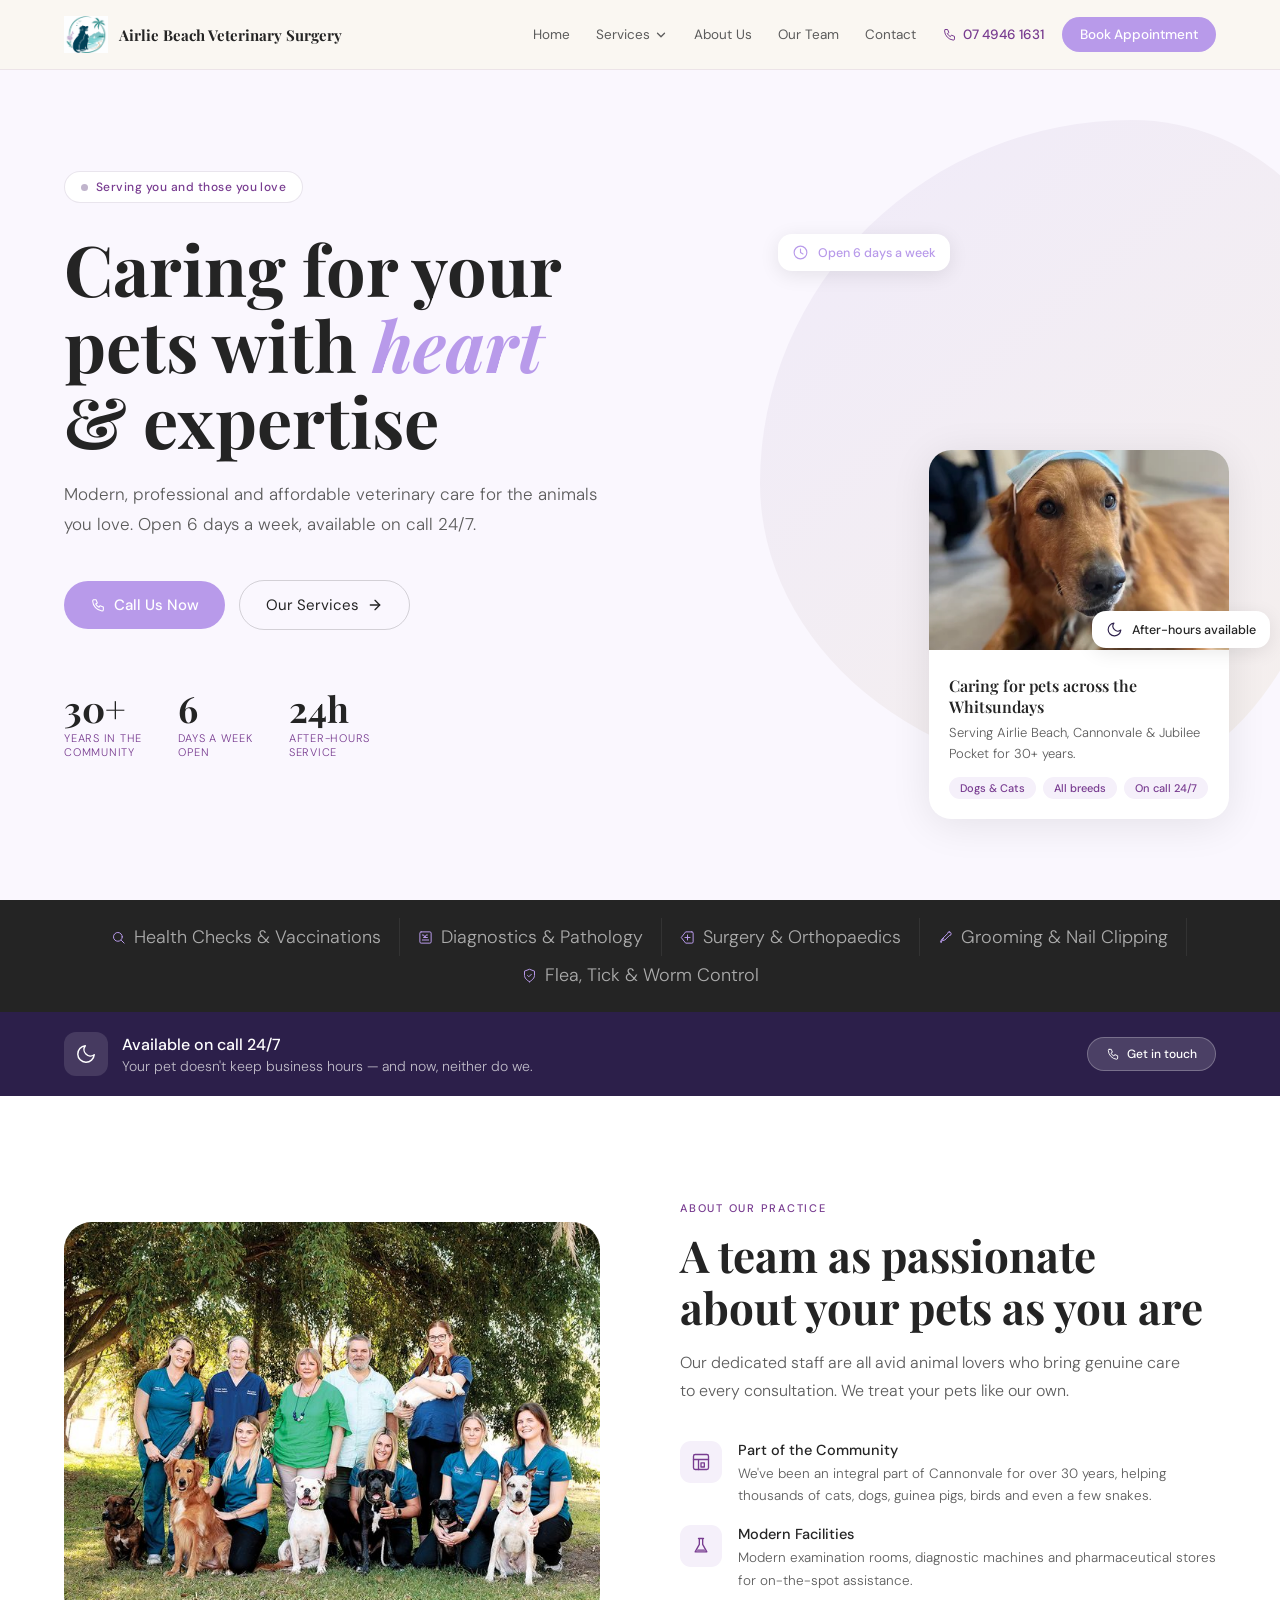
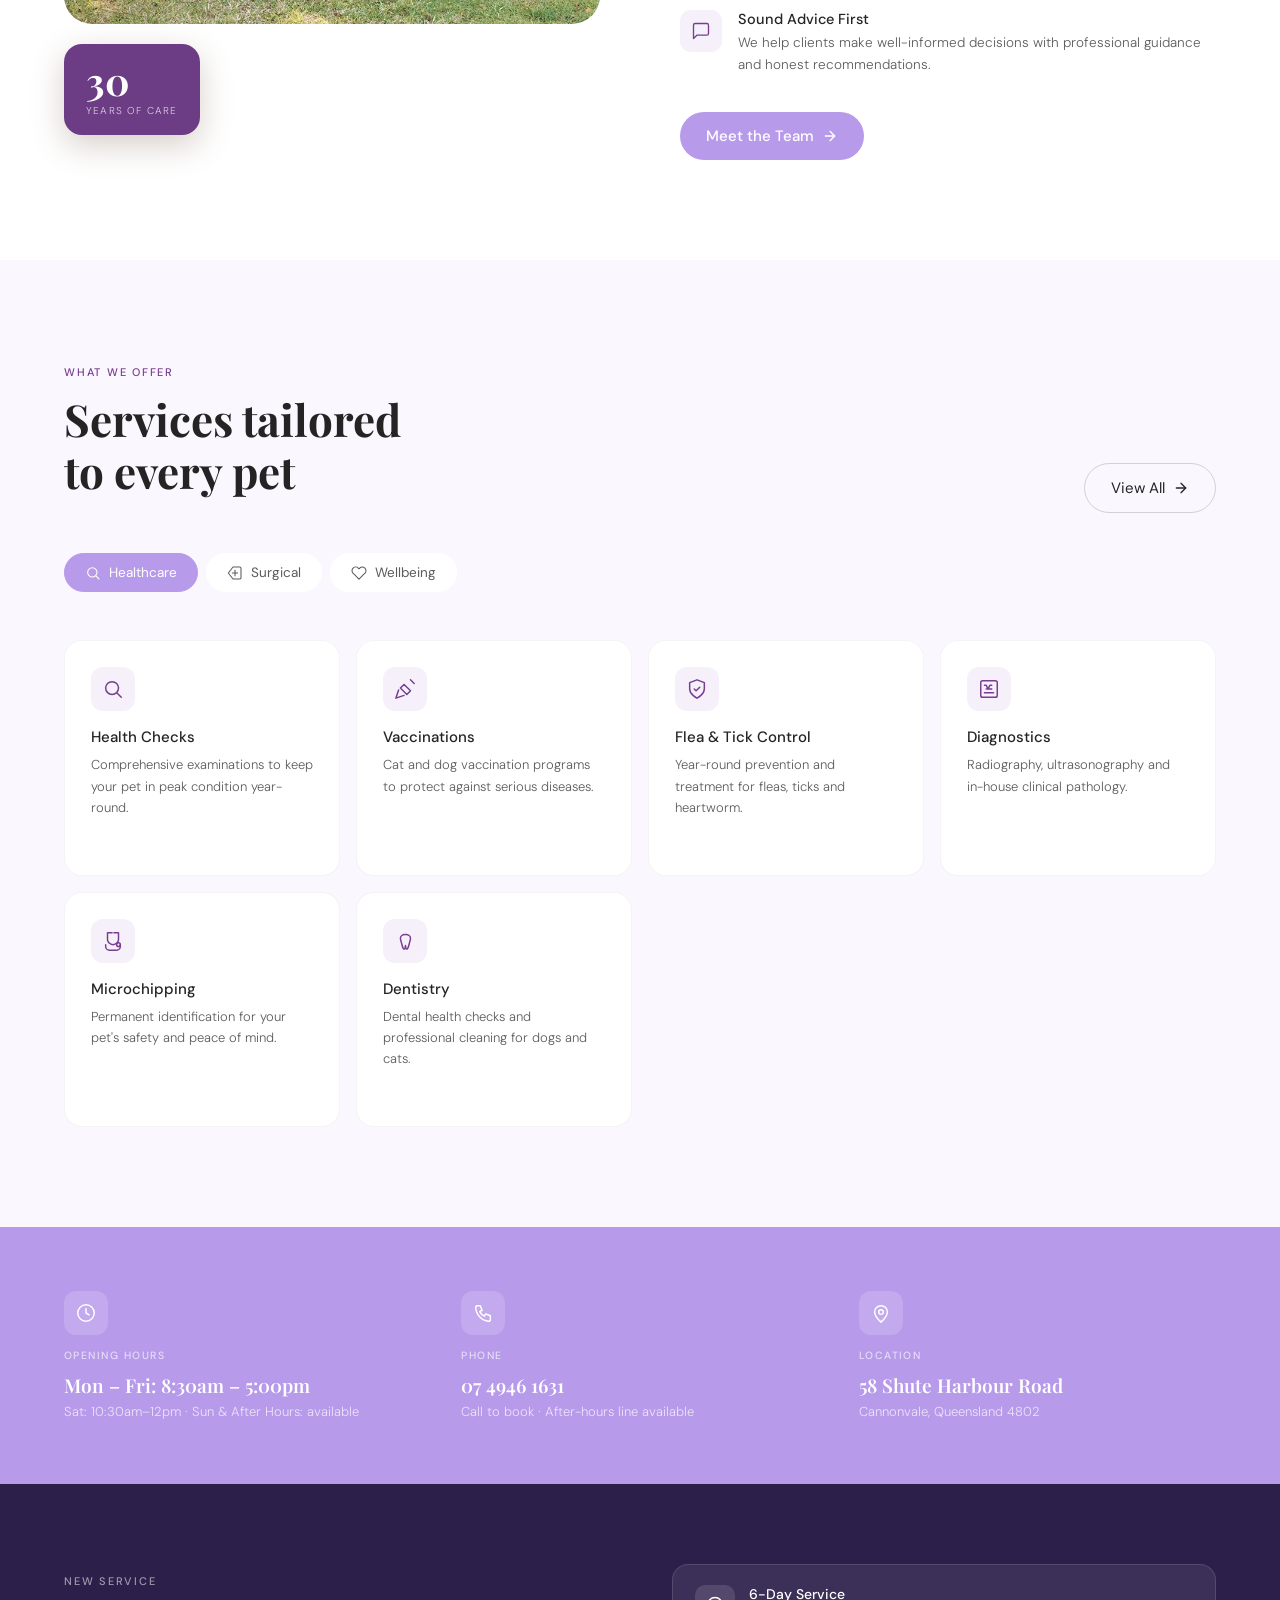
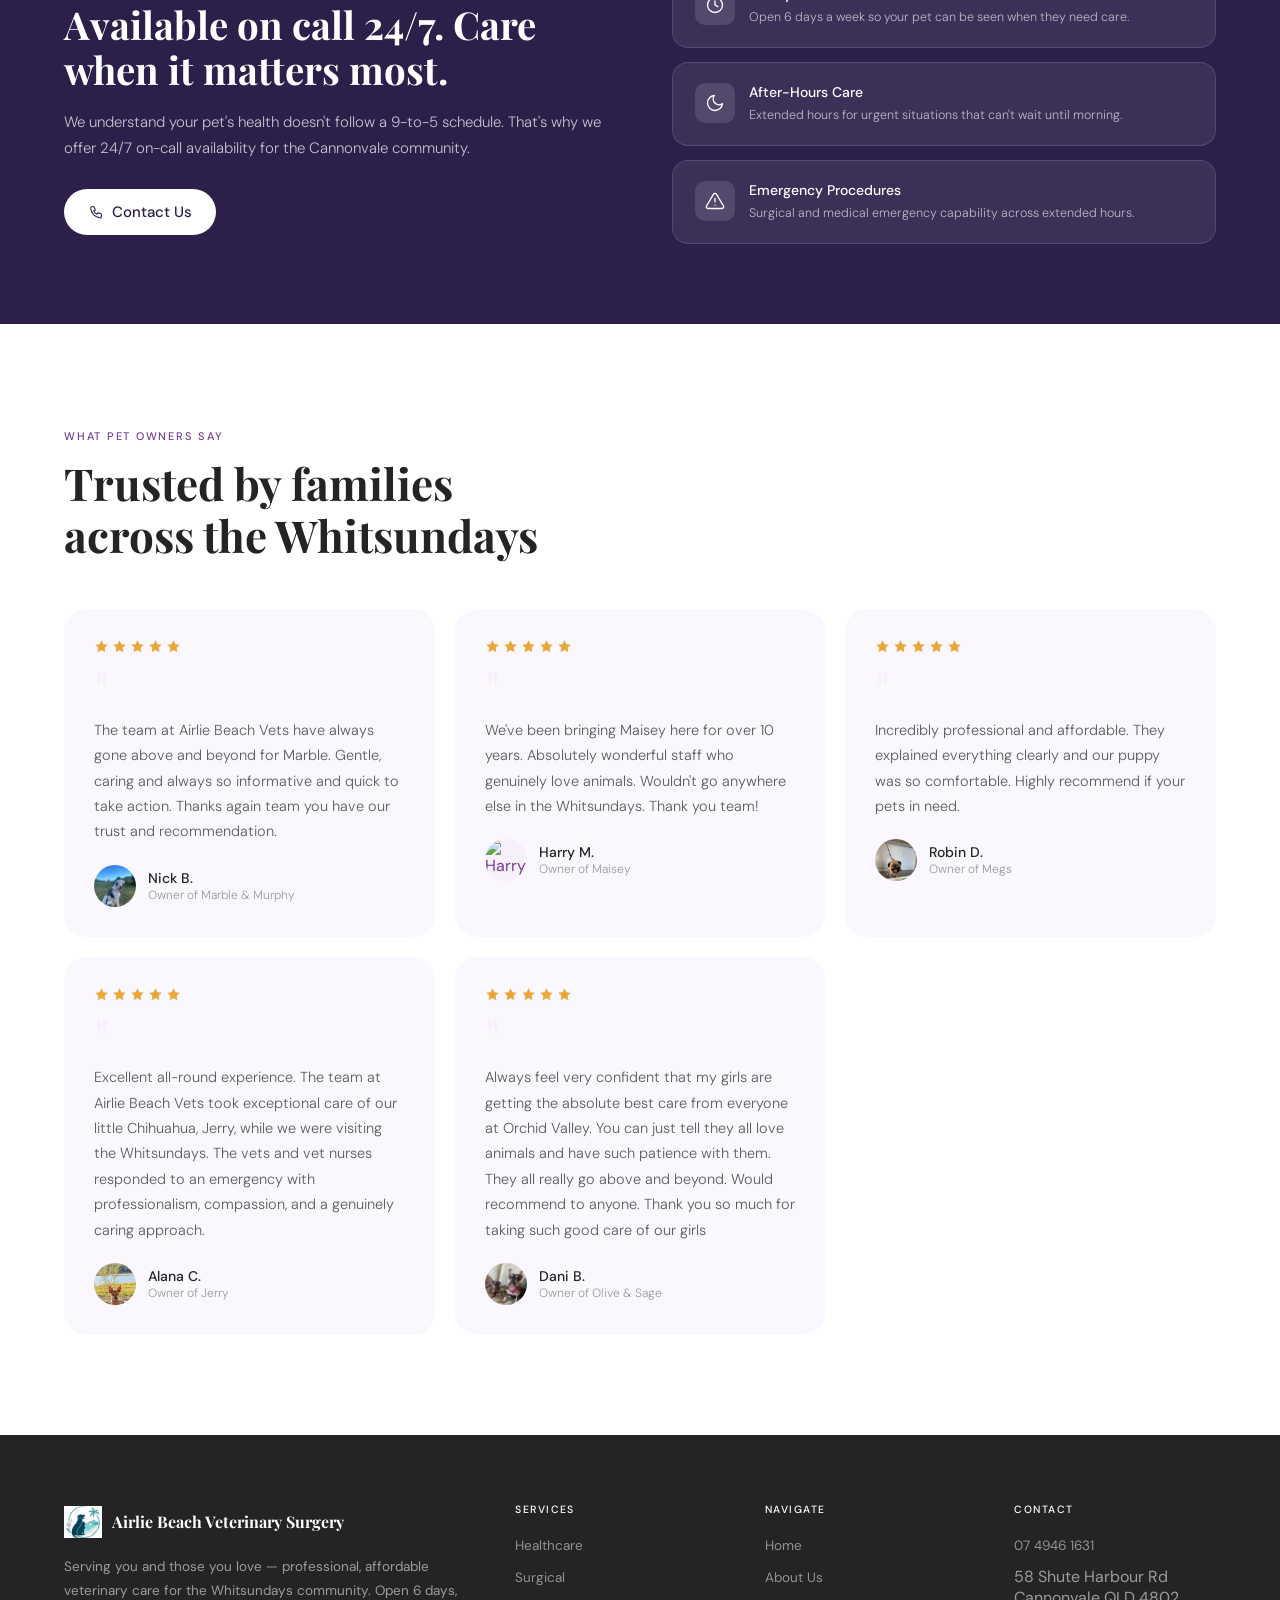
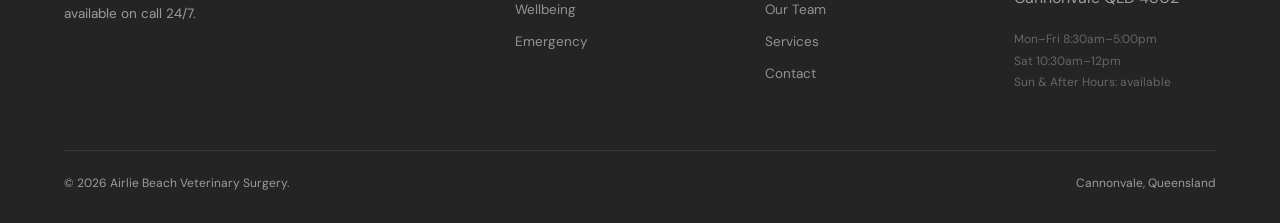
==== index.html @ ebb948a1 "Update index.html" ====
<!DOCTYPE html>
<html lang="en">
<head>
<meta charset="UTF-8">
<meta name="viewport" content="width=device-width, initial-scale=1.0">
<title>Vet Airlie Beach | Airlie Beach Veterinary Surgery | Cannonvale QLD</title>
<link rel="preconnect" href="https://fonts.googleapis.com">
<link href="https://fonts.googleapis.com/css2?family=Playfair+Display:ital,wght@0,400;0,600;0,700;1,400&family=DM+Sans:opsz,wght@9..40,300;9..40,400;9..40,500&display=swap" rel="stylesheet">
<link rel="stylesheet" href="css/global.css">
  <meta name="description" content="Trusted veterinary surgery serving Airlie Beach, Cannonvale, Jubilee Pocket & the Whitsundays. Expert care for dogs, cats & all pets. Open 6 days with 24/7 on-call availability. Call 07 4946 1631.">
  <meta name="keywords" content="vet Airlie Beach, veterinarian Airlie Beach, vet Cannonvale, vet Jubilee Pocket, vet Whitsundays, animal hospital Airlie Beach, after hours vet Whitsundays">
  <meta name="robots" content="index, follow">
  <meta name="author" content="Airlie Beach Veterinary Surgery">
  <link rel="canonical" href="https://www.airliebeachveterinarysurgery.com.au/">
  <meta property="og:type" content="website">
  <meta property="og:url" content="https://www.airliebeachveterinarysurgery.com.au/">
  <meta property="og:title" content="Vet Airlie Beach | Airlie Beach Veterinary Surgery | Cannonvale QLD">
  <meta property="og:description" content="Trusted veterinary surgery serving Airlie Beach, Cannonvale, Jubilee Pocket & the Whitsundays. Expert care for dogs, cats & all pets. Open 6 days with 24/7 on-call availability. Call 07 4946 1631.">
  <meta property="og:image" content="https://www.airliebeachveterinarysurgery.com.au/images/logo.png">
  <meta property="og:site_name" content="Airlie Beach Veterinary Surgery">
  <meta property="og:locale" content="en_AU">
  <meta name="twitter:card" content="summary_large_image">
  <meta name="twitter:title" content="Vet Airlie Beach | Airlie Beach Veterinary Surgery | Cannonvale QLD">
  <meta name="twitter:description" content="Trusted veterinary surgery serving Airlie Beach, Cannonvale, Jubilee Pocket & the Whitsundays. Expert care for dogs, cats & all pets. Open 6 days with 24/7 on-call availability. Call 07 4946 1631.">
  <meta name="twitter:image" content="https://www.airliebeachveterinarysurgery.com.au/images/logo.png">
  <meta name="geo.region" content="AU-QLD">
  <meta name="geo.placename" content="Airlie Beach, Cannonvale, Whitsundays">
  <meta name="geo.position" content="-20.2747;148.7024">
  <meta name="ICBM" content="-20.2747, 148.7024">
  <script type="application/ld+json">
  {
  "@context": "https://schema.org",
  "@type": "VeterinaryCare",
  "@id": "https://www.airliebeachveterinarysurgery.com.au/#business",
  "name": "Airlie Beach Veterinary Surgery",
  "description": "Airlie Beach Veterinary Surgery has been serving Airlie Beach, Cannonvale, Jubilee Pocket and the Whitsundays for over 30 years.",
  "url": "https://www.airliebeachveterinarysurgery.com.au/",
  "logo": "https://www.airliebeachveterinarysurgery.com.au/images/logo.png",
  "image": "https://www.airliebeachveterinarysurgery.com.au/images/logo.png",
  "telephone": "+61749461631",
  "priceRange": "$$",
  "address": {
    "@type": "PostalAddress",
    "streetAddress": "58 Shute Harbour Road",
    "addressLocality": "Cannonvale",
    "addressRegion": "QLD",
    "postalCode": "4802",
    "addressCountry": "AU"
  },
  "geo": {
    "@type": "GeoCoordinates",
    "latitude": -20.2747,
    "longitude": 148.7024
  },
  "areaServed": [
    {
      "@type": "City",
      "name": "Airlie Beach"
    },
    {
      "@type": "City",
      "name": "Cannonvale"
    },
    {
      "@type": "City",
      "name": "Jubilee Pocket"
    },
    {
      "@type": "City",
      "name": "Whitsundays"
    },
    {
      "@type": "City",
      "name": "Proserpine"
    },
    {
      "@type": "City",
      "name": "Bowen"
    }
  ],
  "openingHoursSpecification": [
    {
      "@type": "OpeningHoursSpecification",
      "dayOfWeek": [
        "Monday",
        "Tuesday",
        "Wednesday",
        "Thursday",
        "Friday"
      ],
      "opens": "08:30",
      "closes": "17:00"
    },
    {
      "@type": "OpeningHoursSpecification",
      "dayOfWeek": "Saturday",
      "opens": "10:30",
      "closes": "12:00"
    }
  ]
}
  </script>
  <script type="application/ld+json">
  {
  "@context": "https://schema.org",
  "@type": "FAQPage",
  "mainEntity": [
    {
      "@type": "Question",
      "name": "Is there a vet in Airlie Beach?",
      "acceptedAnswer": {
        "@type": "Answer",
        "text": "Yes \u2014 Airlie Beach Veterinary Surgery is at 58 Shute Harbour Road, Cannonvale, just minutes from Airlie Beach. Open Mon\u2013Fri 8:30am\u20135:00pm, Sat 10:30am\u201312pm, available on call 24/7. Call 07 4946 1631."
      }
    },
    {
      "@type": "Question",
      "name": "Is there an after-hours vet in the Whitsundays?",
      "acceptedAnswer": {
        "@type": "Answer",
        "text": "Yes. Airlie Beach Veterinary Surgery is available on call 24/7. Call 07 4946 1631 for urgent care."
      }
    },
    {
      "@type": "Question",
      "name": "What vet is closest to Airlie Beach?",
      "acceptedAnswer": {
        "@type": "Answer",
        "text": "Airlie Beach Veterinary Surgery at 58 Shute Harbour Road, Cannonvale is the closest vet to Airlie Beach."
      }
    }
  ]
}
  </script>
  <link rel="icon" type="image/x-icon" href="favicon.ico">
  <link rel="icon" type="image/png" sizes="32x32" href="images/favicon-32.png">
  <link rel="apple-touch-icon" sizes="180x180" href="images/favicon-180.png">
  <meta name="theme-color" content="#b89aea">
</head>
<body><nav class="main">
  <a href="/" class="nbrand">
    <img src="images/logo-icon.png" alt="Airlie Beach Veterinary Surgery" style="width:44px;height:44px;object-fit:contain;flex-shrink:0">
    <div><span class="nbname">Airlie Beach Veterinary Surgery</span></div>
  </a>
  <div class="nright">
    <ul class="nlist">
      <li class="nitem"><a href="/" class="nlink">Home</a></li>
      <li class="nitem ndrop">
        <button class="nlink">Services <span class="icon" style="width:14px;height:14px"><svg viewBox="0 0 24 24" fill="none" stroke="currentColor" stroke-width="2.2" stroke-linecap="round" stroke-linejoin="round"><polyline points="6 9 12 15 18 9"/></svg></span></button>
        <div class="ndmenu">
          <div class="ddsec"><div class="ddlbl">Healthcare</div>
            <a href="services/#healthcare" class="ddlnk"><span class="icon" style="width:15px;height:15px"><svg viewBox="0 0 24 24" fill="none" stroke="currentColor" stroke-width="1.6" stroke-linecap="round" stroke-linejoin="round"><circle cx="11" cy="11" r="7"/><line x1="21" y1="21" x2="16.65" y2="16.65"/></svg></span> Health Checks &amp; Diagnostics</a>
            <a href="services/#healthcare" class="ddlnk"><span class="icon" style="width:15px;height:15px"><svg viewBox="0 0 24 24" fill="none" stroke="currentColor" stroke-width="1.6" stroke-linecap="round" stroke-linejoin="round"><line x1="18" y1="2" x2="22" y2="6"/><path d="M7 11l4-4 7 7-4 4z"/><path d="M5 13L2 22l9-3"/></svg></span> Vaccinations &amp; Prevention</a>
            <a href="services/#healthcare" class="ddlnk"><span class="icon" style="width:15px;height:15px"><svg viewBox="0 0 24 24" fill="none" stroke="currentColor" stroke-width="1.6" stroke-linecap="round" stroke-linejoin="round"><path d="M6 3v7a6 6 0 006 6 6 6 0 006-6V3"/><path d="M11 3H7"/><path d="M17 3h-4"/><circle cx="18" cy="16" r="2"/><path d="M20 16v2a4 4 0 01-4 4H8a4 4 0 01-4-4v-2"/></svg></span> Microchipping</a>
          </div>
          <div class="ddsec"><div class="ddlbl">Surgical</div>
            <a href="services/#surgical" class="ddlnk"><span class="icon" style="width:15px;height:15px"><svg viewBox="0 0 24 24" fill="none" stroke="currentColor" stroke-width="1.6" stroke-linecap="round" stroke-linejoin="round"><path d="M19 3H9l-7 9 7 9h10a2 2 0 002-2V5a2 2 0 00-2-2z"/><line x1="12" y1="8" x2="12" y2="16"/><line x1="8" y1="12" x2="16" y2="12"/></svg></span> Desexing &amp; General Surgery</a>
            <a href="services/#surgical" class="ddlnk"><span class="icon" style="width:15px;height:15px"><svg viewBox="0 0 24 24" fill="none" stroke="currentColor" stroke-width="1.6" stroke-linecap="round" stroke-linejoin="round"><path d="M17 10c.7-.7 1-1.6 1-2.5a3.5 3.5 0 00-5-3.2A3.5 3.5 0 008 7.5c0 .9.3 1.8 1 2.5L6.5 12.5A3.5 3.5 0 007 19a3.5 3.5 0 004.5-1 3.5 3.5 0 004.5 1 3.5 3.5 0 00.5-6.5L17 10z"/></svg></span> Orthopaedic Surgery</a>
            <a href="services/#surgical" class="ddlnk"><span class="icon" style="width:15px;height:15px"><svg viewBox="0 0 24 24" fill="none" stroke="currentColor" stroke-width="1.6" stroke-linecap="round" stroke-linejoin="round"><path d="M10.29 3.86L1.82 18a2 2 0 001.71 3h16.94a2 2 0 001.71-3L13.71 3.86a2 2 0 00-3.42 0z"/><line x1="12" y1="9" x2="12" y2="13"/><line x1="12" y1="17" x2="12.01" y2="17"/></svg></span> Emergency Procedures</a>
          </div>
          <div class="ddsec"><div class="ddlbl">Wellbeing</div>
            <a href="services/#wellbeing" class="ddlnk"><span class="icon" style="width:15px;height:15px"><svg viewBox="0 0 24 24" fill="none" stroke="currentColor" stroke-width="1.6" stroke-linecap="round" stroke-linejoin="round"><path d="M18 3a3 3 0 00-3 3l-7 7-1 4 4-1 7-7a3 3 0 000-6z"/><path d="M5 18a1 1 0 100 2 1 1 0 000-2z"/><path d="M5 18c0-2.8 1.7-5 4-5"/></svg></span> Grooming &amp; Nail Clipping</a>
            <a href="services/#wellbeing" class="ddlnk"><span class="icon" style="width:15px;height:15px"><svg viewBox="0 0 24 24" fill="none" stroke="currentColor" stroke-width="1.6" stroke-linecap="round" stroke-linejoin="round"><path d="M21 15a2 2 0 01-2 2H7l-4 4V5a2 2 0 012-2h14a2 2 0 012 2z"/></svg></span> Behavioural &amp; Nutrition Advice</a>
          </div>
        </div>
      </li>
      <li class="nitem"><a href="about/" class="nlink">About Us</a></li>
      <li class="nitem"><a href="team/" class="nlink">Our Team</a></li>
      <li class="nitem"><a href="contact/" class="nlink">Contact</a></li>
    </ul>
    <a href="tel:0749461631" class="nphone"><span class="icon" style="width:15px;height:15px"><svg viewBox="0 0 24 24" fill="none" stroke="currentColor" stroke-width="1.6" stroke-linecap="round" stroke-linejoin="round"><path d="M5 4h4l2 5-2.5 1.5a11 11 0 005 5L15 13l5 2v4a2 2 0 01-2 2A16 16 0 014 6a2 2 0 012-2"/></svg></span> 07 4946 1631</a>
    <a href="contact/" class="ncta">Book Appointment</a>
  </div>
  <button class="nham" onclick="openDrawer()" aria-label="Open menu"><span class="icon" style="width:24px;height:24px"><svg viewBox="0 0 24 24" fill="none" stroke="currentColor" stroke-width="2" stroke-linecap="round" stroke-linejoin="round"><line x1="3" y1="6" x2="21" y2="6"/><line x1="3" y1="12" x2="21" y2="12"/><line x1="3" y1="18" x2="21" y2="18"/></svg></span></button>
</nav>

<div class="mdrawer" id="mdrawer" onclick="if(event.target===this)closeDrawer()">
  <div class="mpanel" id="mpanel">
    <div class="mphead">
      <a href="/" class="nbrand">
        <img src="images/logo-icon.png" alt="logo" style="width:36px;height:36px;object-fit:contain">
        <span class="nbname" style="font-size:13px">Airlie Beach Veterinary Surgery</span>
      </a>
      <button class="mpclose" onclick="closeDrawer()"><span class="icon" style="width:20px;height:20px"><svg viewBox="0 0 24 24" fill="none" stroke="currentColor" stroke-width="2.5" stroke-linecap="round" stroke-linejoin="round"><line x1="18" y1="6" x2="6" y2="18"/><line x1="6" y1="6" x2="18" y2="18"/></svg></span></button>
    </div>
    <div class="mplinks">
      <a href="/" class="mplink"><span class="icon" style="width:18px;height:18px"><svg viewBox="0 0 24 24" fill="none" stroke="currentColor" stroke-width="1.6" stroke-linecap="round" stroke-linejoin="round"><rect x="3" y="3" width="18" height="18" rx="2"/><path d="M3 9h18M9 21V9"/><rect x="12" y="13" width="4" height="5"/></svg></span> Home</a>
      <button class="mpacc" id="mpacc" onclick="this.classList.toggle('open');document.getElementById('mpsub').classList.toggle('open')">
        <span class="icon" style="width:18px;height:18px"><svg viewBox="0 0 24 24" fill="none" stroke="currentColor" stroke-width="1.6" stroke-linecap="round" stroke-linejoin="round"><path d="M19 3H9l-7 9 7 9h10a2 2 0 002-2V5a2 2 0 00-2-2z"/><line x1="12" y1="8" x2="12" y2="16"/><line x1="8" y1="12" x2="16" y2="12"/></svg></span> Services
        <span class="icon chev" style="width:16px;height:16px"><svg viewBox="0 0 24 24" fill="none" stroke="currentColor" stroke-width="2.2" stroke-linecap="round" stroke-linejoin="round"><polyline points="6 9 12 15 18 9"/></svg></span>
      </button>
      <div class="mpsub" id="mpsub">
        <a href="services/#healthcare"><span class="icon" style="width:14px;height:14px"><svg viewBox="0 0 24 24" fill="none" stroke="currentColor" stroke-width="1.6" stroke-linecap="round" stroke-linejoin="round"><circle cx="11" cy="11" r="7"/><line x1="21" y1="21" x2="16.65" y2="16.65"/></svg></span> Health Checks</a>
        <a href="services/#healthcare"><span class="icon" style="width:14px;height:14px"><svg viewBox="0 0 24 24" fill="none" stroke="currentColor" stroke-width="1.6" stroke-linecap="round" stroke-linejoin="round"><line x1="18" y1="2" x2="22" y2="6"/><path d="M7 11l4-4 7 7-4 4z"/><path d="M5 13L2 22l9-3"/></svg></span> Vaccinations</a>
        <a href="services/#surgical"><span class="icon" style="width:14px;height:14px"><svg viewBox="0 0 24 24" fill="none" stroke="currentColor" stroke-width="1.6" stroke-linecap="round" stroke-linejoin="round"><path d="M19 3H9l-7 9 7 9h10a2 2 0 002-2V5a2 2 0 00-2-2z"/><line x1="12" y1="8" x2="12" y2="16"/><line x1="8" y1="12" x2="16" y2="12"/></svg></span> Surgery</a>
        <a href="services/#surgical"><span class="icon" style="width:14px;height:14px"><svg viewBox="0 0 24 24" fill="none" stroke="currentColor" stroke-width="1.6" stroke-linecap="round" stroke-linejoin="round"><path d="M10.29 3.86L1.82 18a2 2 0 001.71 3h16.94a2 2 0 001.71-3L13.71 3.86a2 2 0 00-3.42 0z"/><line x1="12" y1="9" x2="12" y2="13"/><line x1="12" y1="17" x2="12.01" y2="17"/></svg></span> Emergency</a>
        <a href="services/#wellbeing"><span class="icon" style="width:14px;height:14px"><svg viewBox="0 0 24 24" fill="none" stroke="currentColor" stroke-width="1.6" stroke-linecap="round" stroke-linejoin="round"><path d="M18 3a3 3 0 00-3 3l-7 7-1 4 4-1 7-7a3 3 0 000-6z"/><path d="M5 18a1 1 0 100 2 1 1 0 000-2z"/><path d="M5 18c0-2.8 1.7-5 4-5"/></svg></span> Grooming</a>
      </div>
      <a href="about/" class="mplink"><span class="icon" style="width:18px;height:18px"><svg viewBox="0 0 24 24" fill="none" stroke="currentColor" stroke-width="1.6" stroke-linecap="round" stroke-linejoin="round"><path d="M20 21v-2a4 4 0 00-4-4H8a4 4 0 00-4 4v2"/><circle cx="12" cy="7" r="4"/></svg></span> About Us</a>
      <a href="team/" class="mplink"><span class="icon" style="width:18px;height:18px"><svg viewBox="0 0 24 24" fill="none" stroke="currentColor" stroke-width="1.6" stroke-linecap="round" stroke-linejoin="round"><ellipse cx="6" cy="7" rx="1.8" ry="2.5"/><ellipse cx="10.5" cy="5.2" rx="1.5" ry="2.1"/><ellipse cx="15" cy="5.5" rx="1.5" ry="2.1"/><ellipse cx="18.5" cy="8" rx="1.6" ry="2.2"/><path d="M12 22c-4 0-7-2.5-7-6 0-1.5.8-3 2-4l1.5-1.5c.8-.8 2-1.3 3.5-1.3s2.7.5 3.5 1.3L17 12c1.2 1 2 2.5 2 4 0 3.5-3 6-7 6z"/></svg></span> Our Team</a>
      <a href="contact/" class="mplink"><span class="icon" style="width:18px;height:18px"><svg viewBox="0 0 24 24" fill="none" stroke="currentColor" stroke-width="1.6" stroke-linecap="round" stroke-linejoin="round"><path d="M21 15a2 2 0 01-2 2H7l-4 4V5a2 2 0 012-2h14a2 2 0 012 2z"/></svg></span> Contact</a>
    </div>
    <div class="mpfooter">
      <a href="tel:0749461631" class="mptel"><span class="icon" style="width:16px;height:16px"><svg viewBox="0 0 24 24" fill="none" stroke="currentColor" stroke-width="1.6" stroke-linecap="round" stroke-linejoin="round"><path d="M5 4h4l2 5-2.5 1.5a11 11 0 005 5L15 13l5 2v4a2 2 0 01-2 2A16 16 0 014 6a2 2 0 012-2"/></svg></span> 07 4946 1631</a>
      <a href="contact/" class="btnp">Book Appointment</a>
    </div>
  </div>
</div>
<script>
function openDrawer(){document.getElementById('mdrawer').style.display='block';requestAnimationFrame(()=>document.getElementById('mdrawer').classList.add('open'));document.body.style.overflow='hidden'}
function closeDrawer(){var d=document.getElementById('mdrawer');d.classList.remove('open');setTimeout(()=>{d.style.display='none';document.body.style.overflow=''},280)}
</script>
<section class="hero">
  <div class="hblob"></div>
  <div class="hcont">
    <div class="hbadge"><div class="dot"></div>Serving you and those you love</div>
    <h1 class="hh">Caring for your<br>pets with <em>heart</em><br>&amp; expertise</h1>
    <p class="hsub">Modern, professional and affordable veterinary care for the animals you love. Open 6 days a week, available on call 24/7.</p>
    <div class="hact">
      <a href="tel:0749461631" class="btnp"><span class="icon" style="width:16px;height:16px"><svg viewBox="0 0 24 24" fill="none" stroke="currentColor" stroke-width="1.6" stroke-linecap="round" stroke-linejoin="round"><path d="M5 4h4l2 5-2.5 1.5a11 11 0 005 5L15 13l5 2v4a2 2 0 01-2 2A16 16 0 014 6a2 2 0 012-2"/></svg></span> Call Us Now</a>
      <a href="services/" class="btno">Our Services <span class="icon" style="width:16px;height:16px"><svg viewBox="0 0 24 24" fill="none" stroke="currentColor" stroke-width="2" stroke-linecap="round" stroke-linejoin="round"><line x1="5" y1="12" x2="19" y2="12"/><polyline points="12 5 19 12 12 19"/></svg></span></a>
    </div>
    <div class="hstats">
      <div><div class="hsn">30+</div><div class="hsl">Years in the<br>community</div></div>
      <div><div class="hsn">6</div><div class="hsl">Days a week<br>open</div></div>
      <div><div class="hsn">24h</div><div class="hsl">After-hours<br>service</div></div>
    </div>
  </div>
  <div class="hcard-area">
    <div class="hcard">
      <img src="images/dog-stethoscope.webp" alt="Golden retriever patient" style="width:100%;height:200px;object-fit:cover;object-position:center 30%">
      <div class="hcard-body">
        <div class="hcardtitle">Caring for pets across the Whitsundays</div>
        <div class="hcardsub">Serving Airlie Beach, Cannonvale &amp; Jubilee Pocket for 30+ years.</div>
        <div class="hctags"><span class="hctag">Dogs &amp; Cats</span><span class="hctag">All breeds</span><span class="hctag">On call 24/7</span></div>
      </div>
    </div>
  </div>
  <div class="hfloat hf1"><span class="icon" style="width:17px;height:17px"><svg viewBox="0 0 24 24" fill="none" stroke="currentColor" stroke-width="1.6" stroke-linecap="round" stroke-linejoin="round"><circle cx="12" cy="12" r="9"/><polyline points="12 7 12 12 15.5 14"/></svg></span> Open 6 days a week</div>
  <div class="hfloat hf2"><span class="icon" style="width:17px;height:17px"><svg viewBox="0 0 24 24" fill="none" stroke="currentColor" stroke-width="1.6" stroke-linecap="round" stroke-linejoin="round"><path d="M21 12.79A9 9 0 1111.21 3 7 7 0 0021 12.79z"/></svg></span> After-hours available</div>
</section>

<div class="strip">
  <div class="sitem"><span class="icon" style="width:15px;height:15px"><svg viewBox="0 0 24 24" fill="none" stroke="currentColor" stroke-width="1.6" stroke-linecap="round" stroke-linejoin="round"><circle cx="11" cy="11" r="7"/><line x1="21" y1="21" x2="16.65" y2="16.65"/></svg></span> Health Checks &amp; Vaccinations</div>
  <div class="sitem"><span class="icon" style="width:15px;height:15px"><svg viewBox="0 0 24 24" fill="none" stroke="currentColor" stroke-width="1.6" stroke-linecap="round" stroke-linejoin="round"><rect x="3" y="3" width="18" height="18" rx="2"/><path d="M7 8h2l2 4 2-4h2M7 16h10M9 12h6"/></svg></span> Diagnostics &amp; Pathology</div>
  <div class="sitem"><span class="icon" style="width:15px;height:15px"><svg viewBox="0 0 24 24" fill="none" stroke="currentColor" stroke-width="1.6" stroke-linecap="round" stroke-linejoin="round"><path d="M19 3H9l-7 9 7 9h10a2 2 0 002-2V5a2 2 0 00-2-2z"/><line x1="12" y1="8" x2="12" y2="16"/><line x1="8" y1="12" x2="16" y2="12"/></svg></span> Surgery &amp; Orthopaedics</div>
  <div class="sitem"><span class="icon" style="width:15px;height:15px"><svg viewBox="0 0 24 24" fill="none" stroke="currentColor" stroke-width="1.6" stroke-linecap="round" stroke-linejoin="round"><path d="M18 3a3 3 0 00-3 3l-7 7-1 4 4-1 7-7a3 3 0 000-6z"/><path d="M5 18a1 1 0 100 2 1 1 0 000-2z"/><path d="M5 18c0-2.8 1.7-5 4-5"/></svg></span> Grooming &amp; Nail Clipping</div>
  <div class="sitem"><span class="icon" style="width:15px;height:15px"><svg viewBox="0 0 24 24" fill="none" stroke="currentColor" stroke-width="1.6" stroke-linecap="round" stroke-linejoin="round"><path d="M12 22s8-4 8-10V5l-8-3-8 3v7c0 6 8 10 8 10z"/><polyline points="9 12 11 14 15 10"/></svg></span> Flea, Tick &amp; Worm Control</div>
</div>

<div class="ahban">
  <div class="ahbl"><div class="ahico"><span class="icon" style="width:22px;height:22px"><svg viewBox="0 0 24 24" fill="none" stroke="currentColor" stroke-width="1.6" stroke-linecap="round" stroke-linejoin="round"><path d="M21 12.79A9 9 0 1111.21 3 7 7 0 0021 12.79z"/></svg></span></div>
    <div><div class="ahtitle">Available on call 24/7</div><div class="ahsub">Your pet doesn't keep business hours — and now, neither do we.</div></div>
  </div>
  <a href="contact/" class="ahbadge"><span class="icon" style="width:14px;height:14px"><svg viewBox="0 0 24 24" fill="none" stroke="currentColor" stroke-width="1.6" stroke-linecap="round" stroke-linejoin="round"><path d="M5 4h4l2 5-2.5 1.5a11 11 0 005 5L15 13l5 2v4a2 2 0 01-2 2A16 16 0 014 6a2 2 0 012-2"/></svg></span> Get in touch</a>
</div>

<section class="about-home">
  <div class="agrid">
    <div>
      <div class="aframe"><img src="images/team-full.jpg" alt="Airlie Beach Veterinary Surgery team" loading="lazy"></div>
      <div class="abadge"><div class="n">30</div><div class="l">Years of care</div></div>
    </div>
    <div>
      <div class="slbl">About Our Practice</div>
      <h2 class="stitle">A team as passionate about your pets as you are</h2>
      <p class="ssub">Our dedicated staff are all avid animal lovers who bring genuine care to every consultation. We treat your pets like our own.</p>
      <div class="afeats">
        <div class="afeat"><div class="afico"><span class="icon" style="width:20px;height:20px"><svg viewBox="0 0 24 24" fill="none" stroke="currentColor" stroke-width="1.6" stroke-linecap="round" stroke-linejoin="round"><rect x="3" y="3" width="18" height="18" rx="2"/><path d="M3 9h18M9 21V9"/><rect x="12" y="13" width="4" height="5"/></svg></span></div><div><h4>Part of the Community</h4><p>We've been an integral part of Cannonvale for over 30 years, helping thousands of cats, dogs, guinea pigs, birds and even a few snakes.</p></div></div>
        <div class="afeat"><div class="afico"><span class="icon" style="width:20px;height:20px"><svg viewBox="0 0 24 24" fill="none" stroke="currentColor" stroke-width="1.6" stroke-linecap="round" stroke-linejoin="round"><path d="M9 3h6M10 3v7l-5 9h14L14 10V3"/><path d="M8 17h8"/></svg></span></div><div><h4>Modern Facilities</h4><p>Modern examination rooms, diagnostic machines and pharmaceutical stores for on-the-spot assistance.</p></div></div>
        <div class="afeat"><div class="afico"><span class="icon" style="width:20px;height:20px"><svg viewBox="0 0 24 24" fill="none" stroke="currentColor" stroke-width="1.6" stroke-linecap="round" stroke-linejoin="round"><path d="M21 15a2 2 0 01-2 2H7l-4 4V5a2 2 0 012-2h14a2 2 0 012 2z"/></svg></span></div><div><h4>Sound Advice First</h4><p>We help clients make well-informed decisions with professional guidance and honest recommendations.</p></div></div>
      </div>
      <div style="margin-top:36px"><a href="about/" class="btnp">Meet the Team <span class="icon" style="width:16px;height:16px"><svg viewBox="0 0 24 24" fill="none" stroke="currentColor" stroke-width="2" stroke-linecap="round" stroke-linejoin="round"><line x1="5" y1="12" x2="19" y2="12"/><polyline points="12 5 19 12 12 19"/></svg></span></a></div>
    </div>
  </div>
</section>

<section class="svcsec">
  <div class="svchdr">
    <div><div class="slbl">What We Offer</div><h2 class="stitle">Services tailored<br>to every pet</h2></div>
    <a href="services/" class="btno">View All <span class="icon" style="width:16px;height:16px"><svg viewBox="0 0 24 24" fill="none" stroke="currentColor" stroke-width="2" stroke-linecap="round" stroke-linejoin="round"><line x1="5" y1="12" x2="19" y2="12"/><polyline points="12 5 19 12 12 19"/></svg></span></a>
  </div>
  <div class="tabs">
    <button class="tab on" onclick="showTab('hc',this)"><span class="icon" style="width:16px;height:16px"><svg viewBox="0 0 24 24" fill="none" stroke="currentColor" stroke-width="1.6" stroke-linecap="round" stroke-linejoin="round"><circle cx="11" cy="11" r="7"/><line x1="21" y1="21" x2="16.65" y2="16.65"/></svg></span> Healthcare</button>
    <button class="tab" onclick="showTab('sx',this)"><span class="icon" style="width:16px;height:16px"><svg viewBox="0 0 24 24" fill="none" stroke="currentColor" stroke-width="1.6" stroke-linecap="round" stroke-linejoin="round"><path d="M19 3H9l-7 9 7 9h10a2 2 0 002-2V5a2 2 0 00-2-2z"/><line x1="12" y1="8" x2="12" y2="16"/><line x1="8" y1="12" x2="16" y2="12"/></svg></span> Surgical</button>
    <button class="tab" onclick="showTab('wb',this)"><span class="icon" style="width:16px;height:16px"><svg viewBox="0 0 24 24" fill="none" stroke="currentColor" stroke-width="1.6" stroke-linecap="round" stroke-linejoin="round"><path d="M20.84 4.61a5.5 5.5 0 00-7.78 0L12 5.67l-1.06-1.06a5.5 5.5 0 00-7.78 7.78l1.06 1.06L12 21.23l7.78-7.78 1.06-1.06a5.5 5.5 0 000-7.78z"/></svg></span> Wellbeing</button>
  </div>
  <div id="p-hc" class="panel on sgrid">
    <a href="services/#healthcare" class="sc"><div class="scico"><span class="icon" style="width:22px;height:22px"><svg viewBox="0 0 24 24" fill="none" stroke="currentColor" stroke-width="1.6" stroke-linecap="round" stroke-linejoin="round"><circle cx="11" cy="11" r="7"/><line x1="21" y1="21" x2="16.65" y2="16.65"/></svg></span></div><h3>Health Checks</h3><p>Comprehensive examinations to keep your pet in peak condition year-round.</p><div class="scarr">Learn more <span class="icon" style="width:14px;height:14px"><svg viewBox="0 0 24 24" fill="none" stroke="currentColor" stroke-width="2" stroke-linecap="round" stroke-linejoin="round"><line x1="5" y1="12" x2="19" y2="12"/><polyline points="12 5 19 12 12 19"/></svg></span></div></a>
    <a href="services/#healthcare" class="sc"><div class="scico"><span class="icon" style="width:22px;height:22px"><svg viewBox="0 0 24 24" fill="none" stroke="currentColor" stroke-width="1.6" stroke-linecap="round" stroke-linejoin="round"><line x1="18" y1="2" x2="22" y2="6"/><path d="M7 11l4-4 7 7-4 4z"/><path d="M5 13L2 22l9-3"/></svg></span></div><h3>Vaccinations</h3><p>Cat and dog vaccination programs to protect against serious diseases.</p><div class="scarr">Learn more <span class="icon" style="width:14px;height:14px"><svg viewBox="0 0 24 24" fill="none" stroke="currentColor" stroke-width="2" stroke-linecap="round" stroke-linejoin="round"><line x1="5" y1="12" x2="19" y2="12"/><polyline points="12 5 19 12 12 19"/></svg></span></div></a>
    <a href="services/#healthcare" class="sc"><div class="scico"><span class="icon" style="width:22px;height:22px"><svg viewBox="0 0 24 24" fill="none" stroke="currentColor" stroke-width="1.6" stroke-linecap="round" stroke-linejoin="round"><path d="M12 22s8-4 8-10V5l-8-3-8 3v7c0 6 8 10 8 10z"/><polyline points="9 12 11 14 15 10"/></svg></span></div><h3>Flea & Tick Control</h3><p>Year-round prevention and treatment for fleas, ticks and heartworm.</p><div class="scarr">Learn more <span class="icon" style="width:14px;height:14px"><svg viewBox="0 0 24 24" fill="none" stroke="currentColor" stroke-width="2" stroke-linecap="round" stroke-linejoin="round"><line x1="5" y1="12" x2="19" y2="12"/><polyline points="12 5 19 12 12 19"/></svg></span></div></a>
    <a href="services/#healthcare" class="sc"><div class="scico"><span class="icon" style="width:22px;height:22px"><svg viewBox="0 0 24 24" fill="none" stroke="currentColor" stroke-width="1.6" stroke-linecap="round" stroke-linejoin="round"><rect x="3" y="3" width="18" height="18" rx="2"/><path d="M7 8h2l2 4 2-4h2M7 16h10M9 12h6"/></svg></span></div><h3>Diagnostics</h3><p>Radiography, ultrasonography and in-house clinical pathology.</p><div class="scarr">Learn more <span class="icon" style="width:14px;height:14px"><svg viewBox="0 0 24 24" fill="none" stroke="currentColor" stroke-width="2" stroke-linecap="round" stroke-linejoin="round"><line x1="5" y1="12" x2="19" y2="12"/><polyline points="12 5 19 12 12 19"/></svg></span></div></a>
    <a href="services/#healthcare" class="sc"><div class="scico"><span class="icon" style="width:22px;height:22px"><svg viewBox="0 0 24 24" fill="none" stroke="currentColor" stroke-width="1.6" stroke-linecap="round" stroke-linejoin="round"><path d="M6 3v7a6 6 0 006 6 6 6 0 006-6V3"/><path d="M11 3H7"/><path d="M17 3h-4"/><circle cx="18" cy="16" r="2"/><path d="M20 16v2a4 4 0 01-4 4H8a4 4 0 01-4-4v-2"/></svg></span></div><h3>Microchipping</h3><p>Permanent identification for your pet's safety and peace of mind.</p><div class="scarr">Learn more <span class="icon" style="width:14px;height:14px"><svg viewBox="0 0 24 24" fill="none" stroke="currentColor" stroke-width="2" stroke-linecap="round" stroke-linejoin="round"><line x1="5" y1="12" x2="19" y2="12"/><polyline points="12 5 19 12 12 19"/></svg></span></div></a>
    <a href="services/#healthcare" class="sc"><div class="scico"><span class="icon" style="width:22px;height:22px"><svg viewBox="0 0 24 24" fill="none" stroke="currentColor" stroke-width="1.6" stroke-linecap="round" stroke-linejoin="round"><path d="M12 5c-2.5 0-5 1.5-5 4 0 1.5.5 3 1 4.5.5 1.8 1 4.5 2 6.5.3.7.7 1 1 1s.7-.3 1-1l.5-3 .5 3c.3.7.7 1 1 1s.7-.3 1-1c1-2 1.5-4.7 2-6.5.5-1.5 1-3 1-4.5 0-2.5-2.5-4-5-4z"/></svg></span></div><h3>Dentistry</h3><p>Dental health checks and professional cleaning for dogs and cats.</p><div class="scarr">Learn more <span class="icon" style="width:14px;height:14px"><svg viewBox="0 0 24 24" fill="none" stroke="currentColor" stroke-width="2" stroke-linecap="round" stroke-linejoin="round"><line x1="5" y1="12" x2="19" y2="12"/><polyline points="12 5 19 12 12 19"/></svg></span></div></a>
  </div>
  <div id="p-sx" class="panel sgrid">
    <a href="services/#surgical" class="sc"><div class="scico"><span class="icon" style="width:22px;height:22px"><svg viewBox="0 0 24 24" fill="none" stroke="currentColor" stroke-width="1.6" stroke-linecap="round" stroke-linejoin="round"><path d="M19 3H9l-7 9 7 9h10a2 2 0 002-2V5a2 2 0 00-2-2z"/><line x1="12" y1="8" x2="12" y2="16"/><line x1="8" y1="12" x2="16" y2="12"/></svg></span></div><h3>Desexing</h3><p>Safe and compassionate desexing procedures for cats and dogs.</p><div class="scarr">Learn more <span class="icon" style="width:14px;height:14px"><svg viewBox="0 0 24 24" fill="none" stroke="currentColor" stroke-width="2" stroke-linecap="round" stroke-linejoin="round"><line x1="5" y1="12" x2="19" y2="12"/><polyline points="12 5 19 12 12 19"/></svg></span></div></a>
    <a href="services/#surgical" class="sc"><div class="scico"><span class="icon" style="width:22px;height:22px"><svg viewBox="0 0 24 24" fill="none" stroke="currentColor" stroke-width="1.6" stroke-linecap="round" stroke-linejoin="round"><path d="M17 10c.7-.7 1-1.6 1-2.5a3.5 3.5 0 00-5-3.2A3.5 3.5 0 008 7.5c0 .9.3 1.8 1 2.5L6.5 12.5A3.5 3.5 0 007 19a3.5 3.5 0 004.5-1 3.5 3.5 0 004.5 1 3.5 3.5 0 00.5-6.5L17 10z"/></svg></span></div><h3>Orthopaedic Surgery</h3><p>Specialist bone and joint procedures to restore mobility and comfort.</p><div class="scarr">Learn more <span class="icon" style="width:14px;height:14px"><svg viewBox="0 0 24 24" fill="none" stroke="currentColor" stroke-width="2" stroke-linecap="round" stroke-linejoin="round"><line x1="5" y1="12" x2="19" y2="12"/><polyline points="12 5 19 12 12 19"/></svg></span></div></a>
    <a href="services/#surgical" class="sc"><div class="scico"><span class="icon" style="width:22px;height:22px"><svg viewBox="0 0 24 24" fill="none" stroke="currentColor" stroke-width="1.6" stroke-linecap="round" stroke-linejoin="round"><path d="M20.84 4.61a5.5 5.5 0 00-7.78 0L12 5.67l-1.06-1.06a5.5 5.5 0 00-7.78 7.78l1.06 1.06L12 21.23l7.78-7.78 1.06-1.06a5.5 5.5 0 000-7.78z"/></svg></span></div><h3>Soft Tissue Surgery</h3><p>A wide range of internal soft tissue surgical procedures.</p><div class="scarr">Learn more <span class="icon" style="width:14px;height:14px"><svg viewBox="0 0 24 24" fill="none" stroke="currentColor" stroke-width="2" stroke-linecap="round" stroke-linejoin="round"><line x1="5" y1="12" x2="19" y2="12"/><polyline points="12 5 19 12 12 19"/></svg></span></div></a>
    <a href="services/#surgical" class="sc"><div class="scico"><span class="icon" style="width:22px;height:22px"><svg viewBox="0 0 24 24" fill="none" stroke="currentColor" stroke-width="1.6" stroke-linecap="round" stroke-linejoin="round"><path d="M1 12s4-8 11-8 11 8 11 8-4 8-11 8-11-8-11-8z"/><circle cx="12" cy="12" r="3"/></svg></span></div><h3>Ophthalmic Surgery</h3><p>Eye surgery and treatments to preserve your pet's vision.</p><div class="scarr">Learn more <span class="icon" style="width:14px;height:14px"><svg viewBox="0 0 24 24" fill="none" stroke="currentColor" stroke-width="2" stroke-linecap="round" stroke-linejoin="round"><line x1="5" y1="12" x2="19" y2="12"/><polyline points="12 5 19 12 12 19"/></svg></span></div></a>
    <a href="services/#surgical" class="sc"><div class="scico"><span class="icon" style="width:22px;height:22px"><svg viewBox="0 0 24 24" fill="none" stroke="currentColor" stroke-width="1.6" stroke-linecap="round" stroke-linejoin="round"><path d="M12 5c-2.5 0-5 1.5-5 4 0 1.5.5 3 1 4.5.5 1.8 1 4.5 2 6.5.3.7.7 1 1 1s.7-.3 1-1l.5-3 .5 3c.3.7.7 1 1 1s.7-.3 1-1c1-2 1.5-4.7 2-6.5.5-1.5 1-3 1-4.5 0-2.5-2.5-4-5-4z"/></svg></span></div><h3>Dental Surgery</h3><p>Extractions and advanced dental procedures under anaesthesia.</p><div class="scarr">Learn more <span class="icon" style="width:14px;height:14px"><svg viewBox="0 0 24 24" fill="none" stroke="currentColor" stroke-width="2" stroke-linecap="round" stroke-linejoin="round"><line x1="5" y1="12" x2="19" y2="12"/><polyline points="12 5 19 12 12 19"/></svg></span></div></a>
    <a href="services/#surgical" class="sc"><div class="scico"><span class="icon" style="width:22px;height:22px"><svg viewBox="0 0 24 24" fill="none" stroke="currentColor" stroke-width="1.6" stroke-linecap="round" stroke-linejoin="round"><path d="M10.29 3.86L1.82 18a2 2 0 001.71 3h16.94a2 2 0 001.71-3L13.71 3.86a2 2 0 00-3.42 0z"/><line x1="12" y1="9" x2="12" y2="13"/><line x1="12" y1="17" x2="12.01" y2="17"/></svg></span></div><h3>Emergency Procedures</h3><p>Urgent surgical intervention when your pet needs it — any day.</p><div class="scarr">Learn more <span class="icon" style="width:14px;height:14px"><svg viewBox="0 0 24 24" fill="none" stroke="currentColor" stroke-width="2" stroke-linecap="round" stroke-linejoin="round"><line x1="5" y1="12" x2="19" y2="12"/><polyline points="12 5 19 12 12 19"/></svg></span></div></a>
  </div>
  <div id="p-wb" class="panel sgrid">
    <a href="services/#wellbeing" class="sc"><div class="scico"><span class="icon" style="width:22px;height:22px"><svg viewBox="0 0 24 24" fill="none" stroke="currentColor" stroke-width="1.6" stroke-linecap="round" stroke-linejoin="round"><path d="M18 3a3 3 0 00-3 3l-7 7-1 4 4-1 7-7a3 3 0 000-6z"/><path d="M5 18a1 1 0 100 2 1 1 0 000-2z"/><path d="M5 18c0-2.8 1.7-5 4-5"/></svg></span></div><h3>Washing & Grooming</h3><p>Professional grooming to keep your pet clean, healthy and comfortable.</p><div class="scarr">Learn more <span class="icon" style="width:14px;height:14px"><svg viewBox="0 0 24 24" fill="none" stroke="currentColor" stroke-width="2" stroke-linecap="round" stroke-linejoin="round"><line x1="5" y1="12" x2="19" y2="12"/><polyline points="12 5 19 12 12 19"/></svg></span></div></a>
    <a href="services/#wellbeing" class="sc"><div class="scico"><span class="icon" style="width:22px;height:22px"><svg viewBox="0 0 24 24" fill="none" stroke="currentColor" stroke-width="1.6" stroke-linecap="round" stroke-linejoin="round"><path d="M6 3h4v12l-2 4-2-4V3zM14 3h4v12l-2 4-2-4V3z"/><line x1="6" y1="7" x2="10" y2="7"/><line x1="14" y1="7" x2="18" y2="7"/></svg></span></div><h3>Nail Clipping</h3><p>Safe and stress-free nail trimming for dogs and cats of all sizes.</p><div class="scarr">Learn more <span class="icon" style="width:14px;height:14px"><svg viewBox="0 0 24 24" fill="none" stroke="currentColor" stroke-width="2" stroke-linecap="round" stroke-linejoin="round"><line x1="5" y1="12" x2="19" y2="12"/><polyline points="12 5 19 12 12 19"/></svg></span></div></a>
    <a href="services/#wellbeing" class="sc"><div class="scico"><span class="icon" style="width:22px;height:22px"><svg viewBox="0 0 24 24" fill="none" stroke="currentColor" stroke-width="1.6" stroke-linecap="round" stroke-linejoin="round"><path d="M9.5 2A2.5 2.5 0 007 4.5v.5H6a4 4 0 000 8h.5v.5a3.5 3.5 0 006.5 1.8 3.5 3.5 0 006.5-1.8V13H20a4 4 0 000-8h-1v-.5A2.5 2.5 0 0016.5 2h-7z"/></svg></span></div><h3>Behavioural Advice</h3><p>Expert guidance on managing behavioural challenges in your pet.</p><div class="scarr">Learn more <span class="icon" style="width:14px;height:14px"><svg viewBox="0 0 24 24" fill="none" stroke="currentColor" stroke-width="2" stroke-linecap="round" stroke-linejoin="round"><line x1="5" y1="12" x2="19" y2="12"/><polyline points="12 5 19 12 12 19"/></svg></span></div></a>
    <a href="services/#wellbeing" class="sc"><div class="scico"><span class="icon" style="width:22px;height:22px"><svg viewBox="0 0 24 24" fill="none" stroke="currentColor" stroke-width="1.6" stroke-linecap="round" stroke-linejoin="round"><path d="M17 8C8 10 5.9 16.17 3.82 19.34L2 21l1-.5C5 19 8.5 17.5 12 17.5c5 0 9-3 9-9 0-3-1-5-4-8z"/><path d="M2 21l8-8"/></svg></span></div><h3>Nutritional Advice</h3><p>Tailored dietary recommendations for every life stage and condition.</p><div class="scarr">Learn more <span class="icon" style="width:14px;height:14px"><svg viewBox="0 0 24 24" fill="none" stroke="currentColor" stroke-width="2" stroke-linecap="round" stroke-linejoin="round"><line x1="5" y1="12" x2="19" y2="12"/><polyline points="12 5 19 12 12 19"/></svg></span></div></a>
    <a href="services/#wellbeing" class="sc"><div class="scico"><span class="icon" style="width:22px;height:22px"><svg viewBox="0 0 24 24" fill="none" stroke="currentColor" stroke-width="1.6" stroke-linecap="round" stroke-linejoin="round"><path d="M10 5.5A2.5 2.5 0 015 5.5V4l1.5-1h7L15 4v1.5A2.5 2.5 0 0110 8v1"/><path d="M10 9c-4.4 0-7 2.9-7 7v1h14v-1c0-4.1-2.6-7-7-7z"/><circle cx="8" cy="13" r=".6" fill="currentColor"/><circle cx="12" cy="13" r=".6" fill="currentColor"/></svg></span></div><h3>Dog Care</h3><p>Holistic dog care guidance from puppies through to senior years.</p><div class="scarr">Learn more <span class="icon" style="width:14px;height:14px"><svg viewBox="0 0 24 24" fill="none" stroke="currentColor" stroke-width="2" stroke-linecap="round" stroke-linejoin="round"><line x1="5" y1="12" x2="19" y2="12"/><polyline points="12 5 19 12 12 19"/></svg></span></div></a>
    <a href="services/#wellbeing" class="sc"><div class="scico"><span class="icon" style="width:22px;height:22px"><svg viewBox="0 0 24 24" fill="none" stroke="currentColor" stroke-width="1.6" stroke-linecap="round" stroke-linejoin="round"><path d="M5 5L3 3v5c0 3.3 2.7 6 6 6h6c3.3 0 6-2.7 6-6V3l-2 2"/><path d="M12 14v7M9 21h6"/><circle cx="9" cy="10" r=".6" fill="currentColor"/><circle cx="15" cy="10" r=".6" fill="currentColor"/></svg></span></div><h3>Cat Care</h3><p>Specialist advice tailored to the unique needs of cats at every age.</p><div class="scarr">Learn more <span class="icon" style="width:14px;height:14px"><svg viewBox="0 0 24 24" fill="none" stroke="currentColor" stroke-width="2" stroke-linecap="round" stroke-linejoin="round"><line x1="5" y1="12" x2="19" y2="12"/><polyline points="12 5 19 12 12 19"/></svg></span></div></a>
  </div>
</section>

<div class="iband">
  <div class="ibitem"><div class="ibico"><span class="icon" style="width:22px;height:22px"><svg viewBox="0 0 24 24" fill="none" stroke="currentColor" stroke-width="1.6" stroke-linecap="round" stroke-linejoin="round"><circle cx="12" cy="12" r="9"/><polyline points="12 7 12 12 15.5 14"/></svg></span></div><div class="iblbl">Opening Hours</div><div class="ibval">Mon – Fri: 8:30am – 5:00pm</div><div class="ibsub">Sat: 10:30am–12pm · Sun &amp; After Hours: available</div></div>
  <div class="ibitem"><div class="ibico"><span class="icon" style="width:22px;height:22px"><svg viewBox="0 0 24 24" fill="none" stroke="currentColor" stroke-width="1.6" stroke-linecap="round" stroke-linejoin="round"><path d="M5 4h4l2 5-2.5 1.5a11 11 0 005 5L15 13l5 2v4a2 2 0 01-2 2A16 16 0 014 6a2 2 0 012-2"/></svg></span></div><div class="iblbl">Phone</div><div class="ibval"><a href="tel:0749461631">07 4946 1631</a></div><div class="ibsub">Call to book · After-hours line available</div></div>
  <div class="ibitem"><div class="ibico"><span class="icon" style="width:22px;height:22px"><svg viewBox="0 0 24 24" fill="none" stroke="currentColor" stroke-width="1.6" stroke-linecap="round" stroke-linejoin="round"><path d="M12 22s-7-6.2-7-11a7 7 0 1114 0c0 4.8-7 11-7 11z"/><circle cx="12" cy="11" r="2.5"/></svg></span></div><div class="iblbl">Location</div><div class="ibval">58 Shute Harbour Road</div><div class="ibsub">Cannonvale, Queensland 4802</div></div>
</div>

<div class="ahfeat">
  <div class="ahftxt">
    <span class="ahflbl">New Service</span>
    <h2>Available on call 24/7. Care when it matters most.</h2>
    <p>We understand your pet's health doesn't follow a 9-to-5 schedule. That's why we offer 24/7 on-call availability for the Cannonvale community.</p>
    <a href="contact/" class="btnw" style="color:var(--ah)"><span class="icon" style="width:16px;height:16px"><svg viewBox="0 0 24 24" fill="none" stroke="currentColor" stroke-width="1.6" stroke-linecap="round" stroke-linejoin="round"><path d="M5 4h4l2 5-2.5 1.5a11 11 0 005 5L15 13l5 2v4a2 2 0 01-2 2A16 16 0 014 6a2 2 0 012-2"/></svg></span> Contact Us</a>
  </div>
  <div class="ahfcards">
    <div class="ahfcard"><div class="ahfcico"><span class="icon" style="width:20px;height:20px"><svg viewBox="0 0 24 24" fill="none" stroke="currentColor" stroke-width="1.6" stroke-linecap="round" stroke-linejoin="round"><circle cx="12" cy="12" r="9"/><polyline points="12 7 12 12 15.5 14"/></svg></span></div><div><h4>6-Day Service</h4><p>Open 6 days a week so your pet can be seen when they need care.</p></div></div>
    <div class="ahfcard"><div class="ahfcico"><span class="icon" style="width:20px;height:20px"><svg viewBox="0 0 24 24" fill="none" stroke="currentColor" stroke-width="1.6" stroke-linecap="round" stroke-linejoin="round"><path d="M21 12.79A9 9 0 1111.21 3 7 7 0 0021 12.79z"/></svg></span></div><div><h4>After-Hours Care</h4><p>Extended hours for urgent situations that can't wait until morning.</p></div></div>
    <div class="ahfcard"><div class="ahfcico"><span class="icon" style="width:20px;height:20px"><svg viewBox="0 0 24 24" fill="none" stroke="currentColor" stroke-width="1.6" stroke-linecap="round" stroke-linejoin="round"><path d="M10.29 3.86L1.82 18a2 2 0 001.71 3h16.94a2 2 0 001.71-3L13.71 3.86a2 2 0 00-3.42 0z"/><line x1="12" y1="9" x2="12" y2="13"/><line x1="12" y1="17" x2="12.01" y2="17"/></svg></span></div><div><h4>Emergency Procedures</h4><p>Surgical and medical emergency capability across extended hours.</p></div></div>
  </div>
</div>

<section class="testi">
  <div class="slbl">What Pet Owners Say</div>
  <h2 class="stitle">Trusted by families<br>across the Whitsundays</h2>
  <div class="tgrid">
    <div class="tcard"><div class="tstars"><span class="icon" style="width:15px;height:15px"><svg viewBox="0 0 24 24" fill="currentColor" stroke="none"><polygon points="12 2 15.09 8.26 22 9.27 17 14.14 18.18 21.02 12 17.77 5.82 21.02 7 14.14 2 9.27 8.91 8.26 12 2"/></svg></span><span class="icon" style="width:15px;height:15px"><svg viewBox="0 0 24 24" fill="currentColor" stroke="none"><polygon points="12 2 15.09 8.26 22 9.27 17 14.14 18.18 21.02 12 17.77 5.82 21.02 7 14.14 2 9.27 8.91 8.26 12 2"/></svg></span><span class="icon" style="width:15px;height:15px"><svg viewBox="0 0 24 24" fill="currentColor" stroke="none"><polygon points="12 2 15.09 8.26 22 9.27 17 14.14 18.18 21.02 12 17.77 5.82 21.02 7 14.14 2 9.27 8.91 8.26 12 2"/></svg></span><span class="icon" style="width:15px;height:15px"><svg viewBox="0 0 24 24" fill="currentColor" stroke="none"><polygon points="12 2 15.09 8.26 22 9.27 17 14.14 18.18 21.02 12 17.77 5.82 21.02 7 14.14 2 9.27 8.91 8.26 12 2"/></svg></span><span class="icon" style="width:15px;height:15px"><svg viewBox="0 0 24 24" fill="currentColor" stroke="none"><polygon points="12 2 15.09 8.26 22 9.27 17 14.14 18.18 21.02 12 17.77 5.82 21.02 7 14.14 2 9.27 8.91 8.26 12 2"/></svg></span></div><div class="tq">"</div><p class="ttxt">The team at Airlie Beach Vets have always gone above and beyond for Marble. Gentle, caring and always so informative and quick to take action. Thanks again team you have our trust and recommendation.</p><div class="tauth"><div class="tav"><img src="images/marble.jpg" alt="Nick B." style="object-position:center 20%"></div><div><div class="tname">Nick B.</div><div class="tpet">Owner of Marble &amp; Murphy</div></div></div></div>
    <div class="tcard"><div class="tstars"><span class="icon" style="width:15px;height:15px"><svg viewBox="0 0 24 24" fill="currentColor" stroke="none"><polygon points="12 2 15.09 8.26 22 9.27 17 14.14 18.18 21.02 12 17.77 5.82 21.02 7 14.14 2 9.27 8.91 8.26 12 2"/></svg></span><span class="icon" style="width:15px;height:15px"><svg viewBox="0 0 24 24" fill="currentColor" stroke="none"><polygon points="12 2 15.09 8.26 22 9.27 17 14.14 18.18 21.02 12 17.77 5.82 21.02 7 14.14 2 9.27 8.91 8.26 12 2"/></svg></span><span class="icon" style="width:15px;height:15px"><svg viewBox="0 0 24 24" fill="currentColor" stroke="none"><polygon points="12 2 15.09 8.26 22 9.27 17 14.14 18.18 21.02 12 17.77 5.82 21.02 7 14.14 2 9.27 8.91 8.26 12 2"/></svg></span><span class="icon" style="width:15px;height:15px"><svg viewBox="0 0 24 24" fill="currentColor" stroke="none"><polygon points="12 2 15.09 8.26 22 9.27 17 14.14 18.18 21.02 12 17.77 5.82 21.02 7 14.14 2 9.27 8.91 8.26 12 2"/></svg></span><span class="icon" style="width:15px;height:15px"><svg viewBox="0 0 24 24" fill="currentColor" stroke="none"><polygon points="12 2 15.09 8.26 22 9.27 17 14.14 18.18 21.02 12 17.77 5.82 21.02 7 14.14 2 9.27 8.91 8.26 12 2"/></svg></span></div><div class="tq">"</div><p class="ttxt">We've been bringing Maisey here for over 10 years. Absolutely wonderful staff who genuinely love animals. Wouldn't go anywhere else in the Whitsundays. Thank you team!</p><div class="tauth"><div class="tav"><img src="images/maisey.jpg" alt="Harry M." style="object-position:center 15%"></div><div><div class="tname">Harry M.</div><div class="tpet">Owner of Maisey</div></div></div></div>
    <div class="tcard"><div class="tstars"><span class="icon" style="width:15px;height:15px"><svg viewBox="0 0 24 24" fill="currentColor" stroke="none"><polygon points="12 2 15.09 8.26 22 9.27 17 14.14 18.18 21.02 12 17.77 5.82 21.02 7 14.14 2 9.27 8.91 8.26 12 2"/></svg></span><span class="icon" style="width:15px;height:15px"><svg viewBox="0 0 24 24" fill="currentColor" stroke="none"><polygon points="12 2 15.09 8.26 22 9.27 17 14.14 18.18 21.02 12 17.77 5.82 21.02 7 14.14 2 9.27 8.91 8.26 12 2"/></svg></span><span class="icon" style="width:15px;height:15px"><svg viewBox="0 0 24 24" fill="currentColor" stroke="none"><polygon points="12 2 15.09 8.26 22 9.27 17 14.14 18.18 21.02 12 17.77 5.82 21.02 7 14.14 2 9.27 8.91 8.26 12 2"/></svg></span><span class="icon" style="width:15px;height:15px"><svg viewBox="0 0 24 24" fill="currentColor" stroke="none"><polygon points="12 2 15.09 8.26 22 9.27 17 14.14 18.18 21.02 12 17.77 5.82 21.02 7 14.14 2 9.27 8.91 8.26 12 2"/></svg></span><span class="icon" style="width:15px;height:15px"><svg viewBox="0 0 24 24" fill="currentColor" stroke="none"><polygon points="12 2 15.09 8.26 22 9.27 17 14.14 18.18 21.02 12 17.77 5.82 21.02 7 14.14 2 9.27 8.91 8.26 12 2"/></svg></span></div><div class="tq">"</div><p class="ttxt">Incredibly professional and affordable. They explained everything clearly and our puppy was so comfortable. Highly recommend if your pets in need.</p><div class="tauth"><div class="tav"><img src="images/megs.jpg" alt="Robin D." style="object-position:center 10%"></div><div><div class="tname">Robin D.</div><div class="tpet">Owner of Megs</div></div></div></div>
    <div class="tcard"><div class="tstars"><span class="icon" style="width:15px;height:15px"><svg viewBox="0 0 24 24" fill="currentColor" stroke="none"><polygon points="12 2 15.09 8.26 22 9.27 17 14.14 18.18 21.02 12 17.77 5.82 21.02 7 14.14 2 9.27 8.91 8.26 12 2"/></svg></span><span class="icon" style="width:15px;height:15px"><svg viewBox="0 0 24 24" fill="currentColor" stroke="none"><polygon points="12 2 15.09 8.26 22 9.27 17 14.14 18.18 21.02 12 17.77 5.82 21.02 7 14.14 2 9.27 8.91 8.26 12 2"/></svg></span><span class="icon" style="width:15px;height:15px"><svg viewBox="0 0 24 24" fill="currentColor" stroke="none"><polygon points="12 2 15.09 8.26 22 9.27 17 14.14 18.18 21.02 12 17.77 5.82 21.02 7 14.14 2 9.27 8.91 8.26 12 2"/></svg></span><span class="icon" style="width:15px;height:15px"><svg viewBox="0 0 24 24" fill="currentColor" stroke="none"><polygon points="12 2 15.09 8.26 22 9.27 17 14.14 18.18 21.02 12 17.77 5.82 21.02 7 14.14 2 9.27 8.91 8.26 12 2"/></svg></span><span class="icon" style="width:15px;height:15px"><svg viewBox="0 0 24 24" fill="currentColor" stroke="none"><polygon points="12 2 15.09 8.26 22 9.27 17 14.14 18.18 21.02 12 17.77 5.82 21.02 7 14.14 2 9.27 8.91 8.26 12 2"/></svg></span></div><div class="tq">"</div><p class="ttxt">Excellent all-round experience. The team at Airlie Beach Vets took exceptional care of our little Chihuahua, Jerry, while we were visiting the Whitsundays. The vets and vet nurses responded to an emergency with professionalism, compassion, and a genuinely caring approach.</p><div class="tauth"><div class="tav"><img src="images/jerry.jpg" alt="Alana C." style="object-position:center 10%"></div><div><div class="tname">Alana C.</div><div class="tpet">Owner of Jerry</div></div></div></div>
    <div class="tcard"><div class="tstars"><span class="icon" style="width:15px;height:15px"><svg viewBox="0 0 24 24" fill="currentColor" stroke="none"><polygon points="12 2 15.09 8.26 22 9.27 17 14.14 18.18 21.02 12 17.77 5.82 21.02 7 14.14 2 9.27 8.91 8.26 12 2"/></svg></span><span class="icon" style="width:15px;height:15px"><svg viewBox="0 0 24 24" fill="currentColor" stroke="none"><polygon points="12 2 15.09 8.26 22 9.27 17 14.14 18.18 21.02 12 17.77 5.82 21.02 7 14.14 2 9.27 8.91 8.26 12 2"/></svg></span><span class="icon" style="width:15px;height:15px"><svg viewBox="0 0 24 24" fill="currentColor" stroke="none"><polygon points="12 2 15.09 8.26 22 9.27 17 14.14 18.18 21.02 12 17.77 5.82 21.02 7 14.14 2 9.27 8.91 8.26 12 2"/></svg></span><span class="icon" style="width:15px;height:15px"><svg viewBox="0 0 24 24" fill="currentColor" stroke="none"><polygon points="12 2 15.09 8.26 22 9.27 17 14.14 18.18 21.02 12 17.77 5.82 21.02 7 14.14 2 9.27 8.91 8.26 12 2"/></svg></span><span class="icon" style="width:15px;height:15px"><svg viewBox="0 0 24 24" fill="currentColor" stroke="none"><polygon points="12 2 15.09 8.26 22 9.27 17 14.14 18.18 21.02 12 17.77 5.82 21.02 7 14.14 2 9.27 8.91 8.26 12 2"/></svg></span></div><div class="tq">"</div><p class="ttxt">Always feel very confident that my girls are getting the absolute best care from everyone at Orchid Valley. You can just tell they all love animals and have such patience with them. They all really go above and beyond. Would recommend to anyone. Thank you so much for taking such good care of our girls</p><div class="tauth"><div class="tav"><img src="images/olive.jpg" alt="Dani B." style="object-position:center 10%"></div><div><div class="tname">Dani B.</div><div class="tpet">Owner of Olive &  Sage</div></div></div></div>
  </div>
</section>

<script>
function showTab(id,btn){document.querySelectorAll('.panel').forEach(p=>p.classList.remove('on'));document.querySelectorAll('.tab').forEach(b=>b.classList.remove('on'));document.getElementById('p-'+id).classList.add('on');btn.classList.add('on');}
</script><footer>
  <div class="fgrid">
    <div>
      <div class="flogo">
        <img src="images/logo-icon.png" alt="Airlie Beach Veterinary Surgery" style="width:38px;height:38px;object-fit:contain">
        <span class="fbrand">Airlie Beach Veterinary Surgery</span>
      </div>
      <p class="fdesc">Serving you and those you love — professional, affordable veterinary care for the Whitsundays community. Open 6 days, available on call 24/7.</p>
    </div>
    <div><div class="fhd">Services</div><ul class="flinks"><li><a href="services/#healthcare">Healthcare</a></li><li><a href="services/#surgical">Surgical</a></li><li><a href="services/#wellbeing">Wellbeing</a></li><li><a href="services/#surgical">Emergency</a></li></ul></div>
    <div><div class="fhd">Navigate</div><ul class="flinks"><li><a href="/">Home</a></li><li><a href="about/">About Us</a></li><li><a href="team/">Our Team</a></li><li><a href="services/">Services</a></li><li><a href="contact/">Contact</a></li></ul></div>
    <div><div class="fhd">Contact</div><ul class="flinks"><li><a href="tel:0749461631">07 4946 1631</a></li><li>58 Shute Harbour Rd<br>Cannonvale QLD 4802</li><li style="margin-top:10px;color:rgba(255,255,255,.3);font-size:12px;line-height:1.8">Mon–Fri 8:30am–5:00pm<br>Sat 10:30am–12pm<br>Sun &amp; After Hours: available</li></ul></div>
  </div>
  <div class="fbot"><span>&copy; 2026 Airlie Beach Veterinary Surgery.</span><span>Cannonvale, Queensland</span></div>
</footer>
</body></html>
---- css/global.css ----
:root {
  --sage:    #b89aea;   /* primary lilac — buttons, nav CTA, active */
  --sagl:    #9b6edc;   /* hover / deeper lilac */
  --sagp:    #f0ebfa;   /* pale lilac tint — card bg, icon bg */
  --crm:     #faf7fe;   /* page background — very slight purple warmth */
  --ww:      #fdf9ff;   /* section background */
  --bark:    #6c3c84;   /* stat badge, deep orchid */
  --ch:      #242424;
  --mid:     #5c5c5c;
  --lt:      #9a9a9a;
  --sand:    #f0e8da;
  --ah:      #2c1f4a;   /* after-hours band — deep purple-navy */
  --lilacd:  #783c90;   /* deep accent — section labels, role text, tags */
  --lilacp:  #f5f0fa;   /* pale accent — icon bg, chip bg */
  --orchid:  #c0b4cc;   /* soft mid lilac */
}

*, *::before, *::after { margin: 0; padding: 0; box-sizing: border-box; }
html { scroll-behavior: smooth; }
body { font-family: 'DM Sans', sans-serif; background: var(--ww); color: var(--ch); overflow-x: hidden; }
.icon { display: inline-flex; align-items: center; justify-content: center; flex-shrink: 0; }
.icon svg { width: 100%; height: 100%; }

/* ── NAV ── */
nav.main { position: fixed; top: 0; left: 0; right: 0; z-index: 500; background: rgba(250,247,242,.97); backdrop-filter: blur(16px); -webkit-backdrop-filter: blur(16px); border-bottom: 1px solid rgba(120,60,144,.1); height: 70px; display: flex; align-items: center; padding: 0 5%; justify-content: space-between; }
.nbrand { display: flex; align-items: center; gap: 11px; text-decoration: none; flex-shrink: 0; }
.nbname { font-family: 'Playfair Display', serif; font-size: 15px; font-weight: 700; color: var(--ch); display: block; line-height: 1.2; }
.nbsub  { font-size: 10px; font-weight: 300; color: var(--lt); letter-spacing: .14em; text-transform: uppercase; display: block; }
.nright { display: flex; align-items: center; gap: 2px; }
.nlist  { display: flex; align-items: center; gap: 2px; list-style: none; }
.nitem  { position: relative; list-style: none; }
.nlink  { display: flex; align-items: center; gap: 4px; font-size: 13.5px; font-weight: 400; color: var(--mid); text-decoration: none; padding: 8px 12px; border-radius: 8px; transition: color .18s, background .18s; background: none; border: none; cursor: pointer; font-family: 'DM Sans', sans-serif; white-space: nowrap; }
.nlink:hover { color: var(--sage); background: var(--sagp); }
.chev   { width: 14px; height: 14px; transition: transform .2s; flex-shrink: 0; }
.ndrop  { position: relative; }
.ndmenu { position: absolute; top: calc(100% + 10px); left: 0; background: #fff; border: 1px solid rgba(120,60,144,.12); border-radius: 14px; box-shadow: 0 10px 40px rgba(0,0,0,.1); padding: 8px; min-width: 230px; opacity: 0; visibility: hidden; transform: translateY(-6px); transition: opacity .2s, transform .2s, visibility .2s; z-index: 600; pointer-events: none; }
.ndrop:hover .ndmenu, .ndrop:focus-within .ndmenu { opacity: 1; visibility: visible; transform: translateY(0); pointer-events: auto; }
.ndrop:hover .chev { transform: rotate(180deg); }
.ddsec  { padding: 4px 0; }
.ddsec + .ddsec { border-top: 1px solid rgba(0,0,0,.05); margin-top: 4px; padding-top: 8px; }
.ddlbl  { font-size: 10px; font-weight: 500; letter-spacing: .12em; text-transform: uppercase; color: var(--lilacd); padding: 2px 10px 6px; }
.ddlnk  { display: flex; align-items: center; gap: 10px; font-size: 13px; color: var(--mid); text-decoration: none; padding: 8px 10px; border-radius: 8px; transition: color .15s, background .15s; }
.ddlnk:hover { color: var(--sage); background: var(--sagp); }
.ddlnk .icon { width: 15px; height: 15px; color: var(--lt); }
.ddlnk:hover .icon { color: var(--sage); }
.nphone { font-size: 13.5px; font-weight: 500; color: var(--lilacd); text-decoration: none; display: flex; align-items: center; gap: 6px; padding: 8px 12px; border-radius: 8px; transition: background .18s; white-space: nowrap; }
.nphone:hover { background: var(--lilacp); }
.nphone .icon { width: 15px; height: 15px; }
.ncta   { display: inline-flex; align-items: center; gap: 7px; background: var(--sage); color: #fff; font-size: 13.5px; font-weight: 500; padding: 9px 18px; border-radius: 100px; text-decoration: none; transition: background .2s; margin-left: 4px; white-space: nowrap; }
.ncta:hover { background: var(--sagl); }
.nham   { display: none; width: 44px; height: 44px; background: none; border: none; cursor: pointer; align-items: center; justify-content: center; color: var(--ch); border-radius: 10px; flex-shrink: 0; }
.nham:hover { background: var(--sagp); }
.nham .icon { width: 24px; height: 24px; }

/* Mobile drawer */
.mdrawer { display: none; position: fixed; top: 0; left: 0; right: 0; bottom: 0; z-index: 490; background: rgba(0,0,0,.4); opacity: 0; transition: opacity .25s; }
.mdrawer.open { opacity: 1; }
.mpanel  { position: fixed; top: 0; right: 0; bottom: 0; width: min(300px,88vw); background: #fff; box-shadow: -4px 0 40px rgba(0,0,0,.15); transform: translateX(100%); transition: transform .28s cubic-bezier(.4,0,.2,1); overflow-y: auto; z-index: 700; display: flex; flex-direction: column; }
.mdrawer.open .mpanel { transform: translateX(0); }
.mphead  { display: flex; align-items: center; justify-content: space-between; padding: 18px 20px; border-bottom: 1px solid rgba(0,0,0,.07); }
.mpclose { width: 40px; height: 40px; background: none; border: none; cursor: pointer; display: flex; align-items: center; justify-content: center; color: var(--mid); border-radius: 8px; }
.mpclose:hover { background: var(--sagp); }
.mpclose .icon { width: 20px; height: 20px; }
.mplinks { padding: 12px 12px 20px; flex: 1; }
.mplink  { display: flex; align-items: center; gap: 10px; font-size: 15px; font-weight: 400; color: var(--ch); text-decoration: none; padding: 12px 14px; border-radius: 10px; transition: background .15s; }
.mplink:hover { background: var(--sagp); color: var(--sage); }
.mplink .icon { width: 18px; height: 18px; color: var(--sagl); }
.mpacc   { width: 100%; background: none; border: none; cursor: pointer; font-family: 'DM Sans', sans-serif; display: flex; align-items: center; justify-content: space-between; font-size: 15px; font-weight: 400; color: var(--ch); padding: 12px 14px; border-radius: 10px; transition: background .15s; }
.mpacc:hover { background: var(--sagp); color: var(--sage); }
.mpacc .icon { width: 18px; height: 18px; color: var(--sagl); }
.mpacc .chev { margin-left: auto; transition: transform .2s; }
.mpacc.open .chev { transform: rotate(180deg); }
.mpsub   { display: none; padding: 4px 0 4px 14px; margin-top: 2px; border-left: 2px solid var(--sagp); margin-left: 14px; }
.mpsub.open { display: block; }
.mpsub a { display: flex; align-items: center; gap: 8px; font-size: 14px; color: var(--mid); text-decoration: none; padding: 9px 10px; border-radius: 8px; transition: background .15s; }
.mpsub a:hover { background: var(--sagp); color: var(--sage); }
.mpsub .icon { width: 14px; height: 14px; color: var(--sagl); }
.mpfooter { padding: 16px 20px; border-top: 1px solid rgba(0,0,0,.07); display: flex; flex-direction: column; gap: 10px; }
.mpfooter .btnp { width: 100%; justify-content: center; padding: 13px; }
.mptel   { display: flex; align-items: center; gap: 8px; font-size: 15px; font-weight: 500; color: var(--lilacd); text-decoration: none; justify-content: center; }
.mptel .icon { width: 16px; height: 16px; }

/* ── UTILITIES ── */
.slbl   { display: inline-block; font-size: 11px; font-weight: 500; letter-spacing: .16em; text-transform: uppercase; color: var(--lilacd); margin-bottom: 14px; }
.stitle { font-family: 'Playfair Display', serif; font-size: clamp(28px,3.5vw,44px); font-weight: 700; line-height: 1.18; color: var(--ch); margin-bottom: 16px; }
.stitle em { font-style: italic; color: var(--sage); }
.ssub   { font-size: 16px; font-weight: 300; line-height: 1.75; color: var(--mid); max-width: 500px; }
.btnp   { display: inline-flex; align-items: center; gap: 8px; background: var(--sage); color: #fff; font-family: 'DM Sans', sans-serif; font-size: 15px; font-weight: 500; padding: 14px 26px; border-radius: 100px; text-decoration: none; transition: background .2s, transform .2s, box-shadow .2s; border: none; cursor: pointer; }
.btnp:hover { background: var(--sagl); transform: translateY(-2px); box-shadow: 0 8px 24px rgba(120,60,144,.28); }
.btnp .icon { width: 16px; height: 16px; }
.btno   { display: inline-flex; align-items: center; gap: 8px; background: transparent; color: var(--ch); font-family: 'DM Sans', sans-serif; font-size: 15px; font-weight: 400; padding: 14px 26px; border-radius: 100px; text-decoration: none; border: 1.5px solid rgba(36,36,36,.18); transition: border-color .2s, color .2s; }
.btno:hover { border-color: var(--sage); color: var(--sage); }
.btno .icon { width: 16px; height: 16px; }
.btnw   { display: inline-flex; align-items: center; gap: 8px; background: #fff; font-family: 'DM Sans', sans-serif; font-size: 15px; font-weight: 500; padding: 13px 24px; border-radius: 100px; text-decoration: none; transition: transform .2s, box-shadow .2s; }
.btnw:hover { transform: translateY(-2px); box-shadow: 0 8px 24px rgba(0,0,0,.18); }
.btnw .icon { width: 16px; height: 16px; }
.btn-ghost { display: inline-flex; align-items: center; gap: 8px; background: transparent; color: #fff; font-family: 'DM Sans', sans-serif; font-size: 15px; font-weight: 400; padding: 13px 24px; border-radius: 100px; text-decoration: none; border: 1.5px solid rgba(255,255,255,.4); transition: border-color .2s; }
.btn-ghost:hover { border-color: #fff; }

/* ── SECTION PATTERNS ── */
.phdr   { padding: 130px 5% 72px; text-align: center; background: linear-gradient(135deg, var(--sand) 0%, var(--crm) 55%, var(--sagp) 100%); }
.phdr h1 { font-family: 'Playfair Display', serif; font-size: clamp(30px,4.5vw,52px); font-weight: 700; line-height: 1.12; color: var(--ch); margin-bottom: 16px; }
.phdr p  { font-size: 16px; font-weight: 300; color: var(--mid); line-height: 1.7; max-width: 540px; margin: 0 auto; }
.phdr .slbl { color: var(--lilacd); }

/* Image hero variant */
.phdr-img-wrap { position: relative; overflow: hidden; }
.phdr-img-wrap .phdr { position: relative; z-index: 2; }
.phdr-img-wrap .phdr h1 { color: #fff; }
.phdr-img-wrap .phdr p  { color: rgba(255,255,255,.82); }
.phdr-img-wrap .phdr .slbl { color: rgba(255,255,255,.6); }
.phdr-bg { position: absolute; inset: 0; width: 100%; height: 100%; object-fit: cover; object-position: center 25%; z-index: 0; }
.phdr-overlay { position: absolute; inset: 0; background: linear-gradient(135deg,rgba(10,61,79,.85) 0%,rgba(120,60,144,.5) 100%); z-index: 1; }

.breadcrumb { display: flex; align-items: center; gap: 8px; justify-content: center; margin-bottom: 16px; }
.breadcrumb a { color: rgba(255,255,255,.55); text-decoration: none; font-size: 12.5px; font-weight: 300; transition: color .15s; }
.breadcrumb a:hover { color: #fff; }
.breadcrumb span { color: rgba(255,255,255,.3); font-size: 12px; }

/* CTA band */
.cta-sage  { background: var(--sage); padding: 72px 5%; text-align: center; color: #fff; }
.cta-lilac { background: var(--lilacd); padding: 72px 5%; text-align: center; color: #fff; }
.cta-dark  { background: var(--ah); padding: 72px 5%; text-align: center; color: #fff; }
.cta-sage h2, .cta-lilac h2, .cta-dark h2 { font-family: 'Playfair Display', serif; font-size: clamp(26px,3vw,40px); font-weight: 700; margin-bottom: 12px; }
.cta-sage p, .cta-lilac p, .cta-dark p { font-size: 15.5px; font-weight: 300; opacity: .8; margin-bottom: 30px; max-width: 460px; margin-left: auto; margin-right: auto; }
.cta-btns { display: flex; align-items: center; justify-content: center; gap: 14px; flex-wrap: wrap; }

/* Values strip */
.vals-strip { background: var(--sagp); padding: 48px 5%; display: grid; grid-template-columns: repeat(4,1fr); gap: 24px; }
.vs-item { display: flex; align-items: flex-start; gap: 12px; }
.vs-ico  { width: 38px; height: 38px; min-width: 38px; background: #fff; border-radius: 10px; display: flex; align-items: center; justify-content: center; color: var(--sage); }
.vs-ico .icon { width: 18px; height: 18px; }
.vs-item h4 { font-size: 14px; font-weight: 500; color: var(--ch); margin-bottom: 3px; }
.vs-item p  { font-size: 13px; font-weight: 300; color: var(--mid); line-height: 1.6; }

/* Info band */
.iband { background: var(--sage); padding: 64px 5%; display: grid; grid-template-columns: repeat(3,1fr); gap: 40px; }
.ibitem { color: #fff; }
.ibico  { width: 44px; height: 44px; background: rgba(255,255,255,.15); border-radius: 12px; display: flex; align-items: center; justify-content: center; margin-bottom: 14px; }
.ibico .icon { width: 22px; height: 22px; }
.iblbl  { font-size: 10.5px; font-weight: 500; letter-spacing: .14em; text-transform: uppercase; opacity: .65; margin-bottom: 10px; }
.ibval  { font-family: 'Playfair Display', serif; font-size: 19px; font-weight: 600; line-height: 1.4; }
.ibsub  { font-size: 13px; font-weight: 300; opacity: .72; margin-top: 5px; }
.ibitem a { color: #fff; text-decoration: none; }
.ibitem a:hover { text-decoration: underline; }

/* After-hours feature */
.ahfeat  { background: var(--ah); padding: 80px 5%; display: grid; grid-template-columns: 1fr 1fr; gap: 64px; align-items: center; }
.ahftxt  { color: #fff; }
.ahflbl  { font-size: 11px; font-weight: 500; letter-spacing: .16em; text-transform: uppercase; color: rgba(255,255,255,.55); margin-bottom: 14px; display: block; }
.ahftxt h2 { font-family: 'Playfair Display', serif; font-size: clamp(26px,3vw,40px); font-weight: 700; line-height: 1.18; color: #fff; margin-bottom: 16px; }
.ahftxt p  { font-size: 15px; font-weight: 300; line-height: 1.75; color: rgba(255,255,255,.72); margin-bottom: 28px; }
.ahfcards { display: flex; flex-direction: column; gap: 14px; }
.ahfcard  { background: rgba(255,255,255,.08); border: 1px solid rgba(255,255,255,.12); border-radius: 16px; padding: 20px 22px; display: flex; align-items: flex-start; gap: 14px; }
.ahfcico  { width: 40px; height: 40px; min-width: 40px; background: rgba(255,255,255,.12); border-radius: 10px; display: flex; align-items: center; justify-content: center; color: #fff; }
.ahfcico .icon { width: 20px; height: 20px; }
.ahfcard h4 { font-size: 14px; font-weight: 500; color: #fff; margin-bottom: 4px; }
.ahfcard p  { font-size: 12.5px; font-weight: 300; color: rgba(255,255,255,.65); line-height: 1.6; }

/* ── FOOTER ── */
footer  { background: var(--ch); padding: 68px 5% 32px; color: rgba(255,255,255,.55); }
.fgrid  { display: grid; grid-template-columns: 2fr 1fr 1fr 1fr; gap: 48px; margin-bottom: 56px; }
.flogo  { display: flex; align-items: center; gap: 10px; margin-bottom: 14px; }
.fbrand { font-family: 'Playfair Display', serif; font-size: 16px; font-weight: 700; color: #fff; }
.fdesc  { font-size: 13.5px; line-height: 1.75; }
.fhd    { font-size: 10.5px; font-weight: 500; letter-spacing: .14em; text-transform: uppercase; color: #fff; margin-bottom: 18px; }
.flinks { list-style: none; display: flex; flex-direction: column; gap: 11px; }
.flinks a { font-size: 13.5px; color: rgba(255,255,255,.5); text-decoration: none; transition: color .18s; }
.flinks a:hover { color: var(--sagl); }
.fbot   { border-top: 1px solid rgba(255,255,255,.08); padding-top: 24px; display: flex; justify-content: space-between; flex-wrap: wrap; gap: 12px; font-size: 12px; }

/* ── HOMEPAGE ── */
.hero   { min-height: 100vh; padding: 110px 5% 80px; display: flex; align-items: center; position: relative; overflow: hidden; background: var(--crm); }
.hblob  { position: absolute; right: -80px; top: 50%; transform: translateY(-50%); width: 600px; height: 660px; background: linear-gradient(140deg, var(--sagp) 0%, rgba(240,232,218,.5) 100%); border-radius: 62% 38% 40% 60%/55% 35% 65% 45%; animation: blob 12s ease-in-out infinite; pointer-events: none; }
@keyframes blob { 0%,100%{border-radius:62% 38% 40% 60%/55% 35% 65% 45%}33%{border-radius:40% 60% 60% 40%/40% 60% 40% 60%}66%{border-radius:55% 45% 35% 65%/60% 40% 60% 40%} }
.hcont  { position: relative; z-index: 2; max-width: 560px; }
.hbadge { display: inline-flex; align-items: center; gap: 8px; background: #fff; border: 1px solid rgba(192,180,204,.35); border-radius: 100px; padding: 7px 16px; font-size: 12px; font-weight: 500; color: var(--lilacd); letter-spacing: .04em; margin-bottom: 28px; animation: riseup .6s ease both; }
.dot    { width: 7px; height: 7px; background: var(--orchid); border-radius: 50%; animation: breathe 2.2s ease infinite; flex-shrink: 0; }
@keyframes breathe { 0%,100%{opacity:1;transform:scale(1)}50%{opacity:.5;transform:scale(1.4)} }
h1.hh   { font-family: 'Playfair Display', serif; font-size: clamp(40px,5.5vw,70px); font-weight: 700; line-height: 1.08; color: var(--ch); margin-bottom: 22px; animation: riseup .6s .08s ease both; }
h1.hh em { font-style: italic; color: var(--sage); }
.hsub   { font-size: 17px; font-weight: 300; line-height: 1.75; color: var(--mid); margin-bottom: 40px; animation: riseup .6s .16s ease both; }
.hact   { display: flex; align-items: center; gap: 14px; flex-wrap: wrap; animation: riseup .6s .24s ease both; }
.hstats { display: flex; gap: 36px; margin-top: 60px; animation: riseup .6s .32s ease both; }
.hsn    { font-family: 'Playfair Display', serif; font-size: 36px; font-weight: 700; color: var(--ch); line-height: 1; }
.hsl    { font-size: 11px; font-weight: 300; color: var(--lilacd); letter-spacing: .07em; text-transform: uppercase; margin-top: 5px; }
.hcard-area { position: absolute; right: 4%; top: 50%; transform: translateY(-50%); width: 300px; z-index: 2; animation: riseup .8s .2s ease both; }
.hcard  { background: #fff; border-radius: 22px; overflow: hidden; box-shadow: 0 6px 40px rgba(0,0,0,.09); }
.hcard-body { padding: 20px; }
.hcardtitle { font-family: 'Playfair Display', serif; font-size: 16px; font-weight: 600; color: var(--ch); margin-bottom: 6px; }
.hcardsub   { font-size: 13px; font-weight: 300; color: var(--mid); line-height: 1.6; }
.hctags { display: flex; gap: 7px; flex-wrap: wrap; margin-top: 12px; }
.hctag  { background: var(--lilacp); color: var(--lilacd); font-size: 11px; font-weight: 500; padding: 4px 11px; border-radius: 100px; }
.hfloat { position: absolute; background: #fff; border-radius: 14px; padding: 10px 14px; box-shadow: 0 4px 20px rgba(0,0,0,.09); display: flex; align-items: center; gap: 9px; font-size: 12.5px; font-weight: 500; color: var(--ch); z-index: 3; }
.hfloat .icon { width: 17px; height: 17px; }
.hf1    { right: 330px; top: 26%; animation: bob 3.5s ease-in-out infinite; color: var(--sage); }
.hf1 .icon { color: var(--sage); }
.hf2    { right: 10px; bottom: 28%; animation: bob 3.5s 1.8s ease-in-out infinite; }
.hf2 .icon { color: var(--ah); }
@keyframes bob { 0%,100%{transform:translateY(0)}50%{transform:translateY(-9px)} }
@keyframes riseup { from{opacity:0;transform:translateY(22px)}to{opacity:1;transform:translateY(0)} }
.strip  { background: var(--ch); padding: 18px 5%; display: flex; align-items: center; justify-content: center; flex-wrap: wrap; }
.sitem  { display: flex; align-items: center; gap: 8px; color: rgba(255,255,255,.62); font-size: 18px; font-weight: 300; padding: 7px 18px; border-right: 1px solid rgba(255,255,255,.07); }
.sitem:last-child { border-right: none; }
.sitem .icon { width: 15px; height: 15px; color: #b89aea; }
.ahban  { background: var(--ah); padding: 20px 5%; display: flex; align-items: center; justify-content: space-between; gap: 20px; flex-wrap: wrap; }
.ahbl   { display: flex; align-items: center; gap: 14px; }
.ahico  { width: 44px; height: 44px; min-width: 44px; background: rgba(255,255,255,.12); border-radius: 12px; display: flex; align-items: center; justify-content: center; color: #fff; }
.ahico .icon { width: 22px; height: 22px; }
.ahtitle { font-size: 16px; font-weight: 500; color: #fff; margin-bottom: 2px; }
.ahsub   { font-size: 14px; font-weight: 300; color: rgba(255,255,255,.7); }
.ahbadge { background: rgba(255,255,255,.15); color: #fff; font-size: 12px; font-weight: 500; padding: 8px 18px; border-radius: 100px; border: 1px solid rgba(255,255,255,.25); white-space: nowrap; display: flex; align-items: center; gap: 7px; text-decoration: none; }
.ahbadge .icon { width: 14px; height: 14px; }

/* About section on homepage */
.about-home { background: #fff; padding: 100px 5%; }
.agrid  { display: grid; grid-template-columns: 1fr 1fr; gap: 80px; align-items: center; }
.aframe { border-radius: 28px; overflow: hidden; aspect-ratio: 4/3; }
.aframe img { width: 100%; height: 100%; object-fit: cover; }
.abadge { background: var(--bark); color: #fff; border-radius: 18px; padding: 18px 22px; box-shadow: 0 10px 32px rgba(107,79,58,.28); display: inline-block; margin-top: 20px; }
.abadge .n { font-family: 'Playfair Display', serif; font-size: 38px; font-weight: 700; line-height: 1; }
.abadge .l { font-size: 10px; font-weight: 300; letter-spacing: .12em; text-transform: uppercase; opacity: .75; margin-top: 4px; }
.afeats { margin-top: 36px; display: flex; flex-direction: column; gap: 18px; }
.afeat  { display: flex; gap: 16px; align-items: flex-start; }
.afico  { width: 42px; height: 42px; min-width: 42px; background: var(--lilacp); border-radius: 11px; display: flex; align-items: center; justify-content: center; color: var(--lilacd); }
.afico .icon { width: 20px; height: 20px; }
.afeat h4 { font-size: 14.5px; font-weight: 500; color: var(--ch); margin-bottom: 4px; }
.afeat p  { font-size: 13.5px; font-weight: 300; color: var(--mid); line-height: 1.65; }

/* Services section on homepage */
.svcsec { background: var(--crm); padding: 100px 5%; }
.svchdr { display: flex; justify-content: space-between; align-items: flex-end; flex-wrap: wrap; gap: 24px; margin-bottom: 40px; }
.tabs   { display: flex; gap: 8px; margin-bottom: 48px; flex-wrap: wrap; }
.tab    { display: flex; align-items: center; gap: 8px; padding: 10px 20px; border-radius: 100px; font-size: 13.5px; font-weight: 400; cursor: pointer; border: 1.5px solid transparent; background: #fff; color: var(--mid); font-family: 'DM Sans', sans-serif; transition: all .2s; }
.tab .icon { width: 16px; height: 16px; }
.tab.on { background: var(--sage); color: #fff; border-color: var(--sage); }
.tab:hover:not(.on) { border-color: var(--lilacd); color: var(--lilacd); }
.sgrid  { display: grid; grid-template-columns: repeat(auto-fill,minmax(220px,1fr)); gap: 16px; }
.panel  { display: none; }
.panel.on { display: grid; }
.sc     { background: #fff; border-radius: 18px; padding: 26px; border: 1px solid rgba(0,0,0,.045); transition: transform .22s, box-shadow .22s, border-color .22s; text-decoration: none; color: inherit; display: block; }
.sc:hover { transform: translateY(-4px); box-shadow: 0 14px 44px rgba(0,0,0,.08); border-color: rgba(120,60,144,.22); }
.scico  { width: 44px; height: 44px; background: var(--lilacp); border-radius: 12px; display: flex; align-items: center; justify-content: center; color: var(--lilacd); margin-bottom: 16px; transition: background .2s; }
.sc:hover .scico { background: var(--sage); color: #fff; }
.scico .icon { width: 22px; height: 22px; }
.sc h3  { font-size: 15px; font-weight: 500; color: var(--ch); margin-bottom: 7px; }
.sc p   { font-size: 13px; font-weight: 300; color: var(--mid); line-height: 1.65; }
.scarr  { margin-top: 14px; color: var(--sage); display: flex; align-items: center; gap: 5px; font-size: 12px; font-weight: 500; opacity: 0; transition: opacity .2s; }
.scarr .icon { width: 14px; height: 14px; }
.sc:hover .scarr { opacity: 1; }

/* Testimonials */
.testi  { background: #fff; padding: 100px 5%; }
.tgrid  { display: grid; grid-template-columns: repeat(auto-fill,minmax(280px,1fr)); gap: 20px; margin-top: 48px; }
.tcard  { background: var(--crm); border-radius: 22px; padding: 30px; }
.tstars { display: flex; gap: 3px; margin-bottom: 14px; }
.tstars .icon { width: 15px; height: 15px; color: #e8a838; }
.tq     { font-family: 'Playfair Display', serif; font-size: 52px; line-height: .8; color: var(--lilacp); margin-bottom: 8px; }
.ttxt   { font-size: 14.5px; font-weight: 300; line-height: 1.75; color: var(--mid); margin-bottom: 20px; }
.tauth  { display: flex; align-items: center; gap: 12px; }
.tav    { width: 42px; height: 42px; border-radius: 50%; overflow: hidden; background: var(--lilacp); display: flex; align-items: center; justify-content: center; color: var(--lilacd); flex-shrink: 0; }
.tav img { width: 100%; height: 100%; object-fit: cover; object-position: center 15%; }
.tav .icon { width: 22px; height: 22px; }
.tname  { font-size: 14px; font-weight: 500; color: var(--ch); }
.tpet   { font-size: 12px; font-weight: 300; color: var(--lt); }

/* ── SERVICES PAGE ── */
.snav   { position: sticky; top: 70px; z-index: 90; background: #fff; border-bottom: 1px solid rgba(0,0,0,.06); padding: 0 5%; display: flex; overflow-x: auto; -webkit-overflow-scrolling: touch; }
.snav a { display: inline-flex; align-items: center; gap: 8px; font-size: 13.5px; font-weight: 400; color: var(--mid); text-decoration: none; padding: 16px 20px; border-bottom: 2.5px solid transparent; transition: all .2s; white-space: nowrap; }
.snav a:hover { color: var(--sage); border-color: var(--sage); }
.snav .icon { width: 16px; height: 16px; flex-shrink: 0; }
.svcblock { padding: 80px 5%; }
.svcblock:nth-child(odd)  { background: #fff; }
.svcblock:nth-child(even) { background: var(--crm); }
.sbhdr  { display: flex; align-items: flex-end; justify-content: space-between; margin-bottom: 48px; padding-bottom: 24px; border-bottom: 1px solid rgba(0,0,0,.06); flex-wrap: wrap; gap: 16px; }
.sico   { width: 52px; height: 52px; background: var(--lilacp); border-radius: 16px; display: flex; align-items: center; justify-content: center; color: var(--lilacd); flex-shrink: 0; }
.sico .icon { width: 28px; height: 28px; }
.sgrid2 { display: grid; grid-template-columns: repeat(auto-fill,minmax(260px,1fr)); gap: 20px; }
.sc2    { background: #fff; border-radius: 18px; padding: 28px; border: 1px solid rgba(0,0,0,.045); transition: transform .22s, box-shadow .22s, border-color .22s; }
.sc2:hover { transform: translateY(-4px); box-shadow: 0 14px 44px rgba(0,0,0,.08); border-color: rgba(120,60,144,.22); }
.svcblock:nth-child(even) .sc2 { background: #fff; }
.sc2ico { width: 46px; height: 46px; background: var(--lilacp); border-radius: 12px; display: flex; align-items: center; justify-content: center; color: var(--lilacd); margin-bottom: 16px; transition: background .2s; }
.sc2:hover .sc2ico { background: var(--sage); color: #fff; }
.sc2ico .icon { width: 23px; height: 23px; }
.sc2 h3 { font-size: 16px; font-weight: 500; color: var(--ch); margin-bottom: 8px; }
.sc2 p  { font-size: 13.5px; font-weight: 300; color: var(--mid); line-height: 1.65; }
.sc2tag { display: inline-block; margin-top: 14px; background: var(--lilacp); color: var(--lilacd); font-size: 11px; font-weight: 500; padding: 4px 11px; border-radius: 100px; }

/* ── ABOUT PAGE ── */
.about-phdr { padding: 120px 5% 72px; background: linear-gradient(135deg,var(--sand) 0%,var(--crm) 55%,var(--sagp) 100%); text-align: center; }
.about-phdr .slbl { color: var(--lilacd); }
.about-phdr h1 { font-family: 'Playfair Display', serif; font-size: clamp(32px,4.5vw,54px); font-weight: 700; line-height: 1.12; color: var(--ch); margin-bottom: 16px; }
.about-phdr p { font-size: 16.5px; font-weight: 300; color: var(--mid); line-height: 1.75; max-width: 540px; margin: 0 auto; }
.story-sec  { padding: 88px 5%; background: #fff; }
.story-grid { display: grid; grid-template-columns: 1fr 1fr; gap: 72px; align-items: center; }
.story-frame { border-radius: 24px; overflow: hidden; aspect-ratio: 4/3; }
.story-frame img { width: 100%; height: 100%; object-fit: cover; }
.story-text p { font-size: 15.5px; font-weight: 300; color: var(--mid); line-height: 1.8; margin-bottom: 16px; }
.values-sec { padding: 88px 5%; background: var(--crm); }
.values-grid { display: grid; grid-template-columns: repeat(auto-fill,minmax(260px,1fr)); gap: 24px; margin-top: 56px; }
.val-card { background: #fff; border-radius: 20px; padding: 30px; border: 1px solid rgba(0,0,0,.04); }
.val-ico  { width: 48px; height: 48px; background: var(--lilacp); border-radius: 14px; display: flex; align-items: center; justify-content: center; color: var(--lilacd); margin-bottom: 18px; }
.val-ico .icon { width: 24px; height: 24px; }
.val-card h3 { font-family: 'Playfair Display', serif; font-size: 18px; font-weight: 600; color: var(--ch); margin-bottom: 10px; }
.val-card p  { font-size: 13.5px; font-weight: 300; color: var(--mid); line-height: 1.7; }
.pets-sec { padding: 72px 5%; background: #fff; }
.photo-grid { display: grid; grid-template-columns: repeat(3,1fr); gap: 12px; margin-bottom: 40px; }
.photo-grid-item { border-radius: 12px; overflow: hidden; aspect-ratio: 1; }
.photo-grid-item img { width: 100%; height: 100%; object-fit: cover; }
.pet-chips { display: flex; gap: 12px; flex-wrap: wrap; }
.pet-chip  { display: flex; align-items: center; gap: 9px; background: var(--lilacp); border-radius: 100px; padding: 11px 18px; font-size: 14px; font-weight: 400; color: var(--lilacd); }
.pet-chip .icon { width: 20px; height: 20px; }
.photo-pair { display: grid; grid-template-columns: 1fr 1fr; gap: 16px; margin-top: 40px; }
.photo-pair-item { border-radius: 18px; overflow: hidden; aspect-ratio: 3/4; }
.photo-pair-item img { width: 100%; height: 100%; object-fit: cover; object-position: center 8%; }

/* ── TEAM PAGE ── */
.team-phdr { padding: 130px 5% 72px; position: relative; overflow: hidden; text-align: center; }
.team-phdr-img { position: absolute; inset: 0; width: 100%; height: 100%; object-fit: cover; object-position: center 25%; }
.team-phdr-overlay { position: absolute; inset: 0; background: linear-gradient(135deg,rgba(10,61,79,.85) 0%,rgba(120,60,144,.5) 100%); }
.team-phdr-content { position: relative; z-index: 2; }
.team-phdr .slbl { color: rgba(255,255,255,.55); }
.team-phdr h1 { font-family: 'Playfair Display', serif; font-size: clamp(30px,4.5vw,52px); font-weight: 700; line-height: 1.12; color: #fff; margin-bottom: 14px; }
.team-phdr h1 em { font-style: italic; }
.team-phdr p { font-size: 16px; font-weight: 300; color: rgba(255,255,255,.8); line-height: 1.7; max-width: 520px; margin: 0 auto; }
.team-sec   { padding: 72px 5%; }
.team-sec:nth-child(odd)  { background: #fff; }
.team-sec:nth-child(even) { background: var(--crm); }
.sec-label  { font-size: 10px; font-weight: 500; letter-spacing: .18em; text-transform: uppercase; color: var(--lilacd); margin-bottom: 8px; display: block; }
.sec-title  { font-family: 'Playfair Display', serif; font-size: clamp(24px,2.8vw,36px); font-weight: 700; color: var(--ch); margin-bottom: 8px; line-height: 1.2; }
.sec-title em { font-style: italic; color: var(--sage); }
.sec-div    { width: 48px; height: 3px; background: linear-gradient(90deg,var(--orchid),var(--lilacd)); border-radius: 2px; margin: 12px 0 36px; }
.team-grid  { display: grid; gap: 24px; }
.team-grid.vets   { grid-template-columns: repeat(4,1fr); }
.team-grid.nurses { grid-template-columns: repeat(4,1fr); }
.tc { background: var(--crm); border-radius: 20px; overflow: hidden; border: 1px solid rgba(0,0,0,.05); transition: transform .22s, box-shadow .22s, border-color .22s; }
.team-sec:nth-child(even) .tc { background: #fff; }
.tc:hover { transform: translateY(-5px); box-shadow: 0 16px 48px rgba(0,0,0,.09); border-color: rgba(120,60,144,.2); }
.tc-photo { height: 340px; position: relative; overflow: hidden; background: var(--sagp); }
.tc-photo img { width: 100%; height: 100%; object-fit: cover; object-position: center 15%; transition: transform .4s; }
.tc:hover .tc-photo img { transform: scale(1.04); }
.tc-placeholder { width: 100%; height: 100%; display: flex; flex-direction: column; align-items: center; justify-content: center; gap: 12px; background: linear-gradient(135deg,var(--sagp) 0%,var(--lilacp) 100%); }
.tc-placeholder .ph-ico { width: 64px; height: 64px; background: rgba(255,255,255,.6); border-radius: 50%; display: flex; align-items: center; justify-content: center; color: var(--sage); }
.tc-placeholder .ph-ico .icon { width: 32px; height: 32px; }
.tc-placeholder p { font-size: 12px; font-weight: 400; color: var(--mid); letter-spacing: .04em; }
.tc-badge { position: absolute; bottom: 12px; left: 12px; font-size: 10.5px; font-weight: 500; letter-spacing: .06em; padding: 5px 12px; border-radius: 100px; backdrop-filter: blur(8px); }
.tc-badge.vet     { background: rgba(10,61,79,.82);   color: #fff; }
.tc-badge.nurse   { background: rgba(120,60,144,.82); color: #fff; }
.tc-badge.locum   { background: rgba(120,60,144,.82); color: #fff; }
.tc-badge.manager { background: rgba(107,79,58,.82);  color: #fff; }
.tc-body  { padding: 20px 22px 24px; }
.tc-name  { font-family: 'Playfair Display', serif; font-size: 20px; font-weight: 700; color: var(--ch); margin-bottom: 3px; }
.tc-role  { font-size: 11px; font-weight: 500; color: var(--lilacd); letter-spacing: .1em; text-transform: uppercase; margin-bottom: 12px; }
.tc-bio   { font-size: 13.5px; font-weight: 300; color: var(--mid); line-height: 1.72; }
.tc-tags  { display: flex; flex-wrap: wrap; gap: 6px; margin-top: 14px; }
.tc-tag   { background: var(--lilacp); color: var(--lilacd); font-size: 11px; font-weight: 500; padding: 3px 10px; border-radius: 100px; }
.tc-tag.tl { background: var(--sagp); color: var(--sage); }
.gallery-sec { padding: 64px 5%; background: var(--crm); }
.gal-grid { display: grid; grid-template-columns: repeat(3,1fr); gap: 14px; margin-top: 40px; }
.gal-img  { border-radius: 16px; overflow: hidden; aspect-ratio: 3/4; }
.gal-img img { width: 100%; height: 100%; object-fit: cover; object-position: center 8%; transition: transform .4s; }
.gal-img:hover img { transform: scale(1.04); }

/* ── LOCATION PAGES ── */
.loc-phdr { padding: 130px 5% 72px; position: relative; overflow: hidden; text-align: center; }
.loc-phdr-img { position: absolute; inset: 0; width: 100%; height: 100%; object-fit: cover; }
.loc-phdr-overlay { position: absolute; inset: 0; background: linear-gradient(135deg,rgba(10,61,79,.82) 0%,rgba(120,60,144,.6) 100%); }
.loc-phdr-content { position: relative; z-index: 2; }
.loc-phdr .slbl { color: rgba(255,255,255,.6); }
.loc-phdr h1 { font-family: 'Playfair Display', serif; font-size: clamp(30px,4.5vw,52px); font-weight: 700; line-height: 1.12; color: #fff; margin-bottom: 14px; }
.loc-phdr h1 em { font-style: italic; }
.loc-phdr p  { font-size: 16px; font-weight: 300; color: rgba(255,255,255,.82); line-height: 1.7; max-width: 540px; margin: 0 auto; }
.prose-sec  { padding: 80px 5%; background: #fff; }
.prose-grid { display: grid; grid-template-columns: 1fr 1fr; gap: 72px; align-items: center; }
.prose-img  { border-radius: 22px; overflow: hidden; aspect-ratio: 4/3; }
.prose-img img { width: 100%; height: 100%; object-fit: cover; }
.prose p    { font-size: 15.5px; font-weight: 300; color: var(--mid); line-height: 1.8; margin-bottom: 16px; }
.loc-svc    { padding: 72px 5%; background: var(--crm); }
.loc-grid   { display: grid; grid-template-columns: repeat(auto-fill,minmax(220px,1fr)); gap: 16px; margin-top: 40px; }
.loc-card   { background: #fff; border-radius: 18px; padding: 24px; border: 1px solid rgba(0,0,0,.045); display: flex; gap: 14px; align-items: flex-start; }
.lc-ico     { width: 40px; height: 40px; min-width: 40px; background: var(--lilacp); border-radius: 10px; display: flex; align-items: center; justify-content: center; color: var(--lilacd); flex-shrink: 0; }
.lc-ico .icon { width: 20px; height: 20px; }
.loc-card h3 { font-size: 14.5px; font-weight: 500; color: var(--ch); margin-bottom: 4px; }
.loc-card p  { font-size: 13px; font-weight: 300; color: var(--mid); line-height: 1.6; }
.map-sec    { padding: 64px 5%; background: var(--crm); }
.map-grid   { display: grid; grid-template-columns: 1fr 1fr; gap: 32px; align-items: center; margin-bottom: 0; }
.map-box    { background: var(--sagp); border-radius: 22px; height: 280px; display: flex; flex-direction: column; align-items: center; justify-content: center; gap: 12px; border: 2px dashed rgba(120,60,144,.2); }
.map-box .icon { width: 40px; height: 40px; color: var(--sage); }
.map-box p  { font-size: 14.5px; font-weight: 300; color: var(--mid); }
.map-box a  { font-size: 13.5px; font-weight: 500; color: var(--sage); text-decoration: none; }
.map-box a:hover { text-decoration: underline; }
.nearby-sec { padding: 64px 5%; background: #fff; }
.nearby-grid { display: grid; grid-template-columns: repeat(auto-fill,minmax(200px,1fr)); gap: 14px; margin-top: 32px; }
.nearby-card { background: var(--crm); border-radius: 14px; padding: 20px; text-decoration: none; display: flex; align-items: center; gap: 12px; transition: transform .2s, box-shadow .2s; border: 1px solid rgba(0,0,0,.04); }
.nearby-card:hover { transform: translateY(-3px); box-shadow: 0 8px 28px rgba(0,0,0,.07); }
.nearby-card .icon { width: 20px; height: 20px; color: var(--sage); flex-shrink: 0; }
.nearby-card span { font-size: 14px; font-weight: 500; color: var(--ch); }

/* ── 404 PAGE ── */
.page404 { min-height: 100vh; display: flex; flex-direction: column; align-items: center; justify-content: center; padding: 120px 5% 80px; text-align: center; background: var(--crm); position: relative; overflow: hidden; }
.bbl    { position: absolute; left: -120px; top: 10%; width: 400px; height: 400px; background: var(--sagp); border-radius: 60% 40% 50% 50%/50% 60% 40% 50%; animation: bbl 14s ease-in-out infinite; pointer-events: none; }
.bbr    { position: absolute; right: -100px; bottom: 5%; width: 360px; height: 360px; background: linear-gradient(140deg,var(--lilacp) 0%,var(--sand) 100%); border-radius: 40% 60% 60% 40%/60% 30% 70% 40%; animation: bbr 11s ease-in-out infinite; pointer-events: none; }
@keyframes bbl { 0%,100%{border-radius:60% 40% 50% 50%/50% 60% 40% 50%;transform:translateY(0)}50%{border-radius:40% 60% 40% 60%/60% 40% 60% 40%;transform:translateY(-20px)} }
@keyframes bbr { 0%,100%{border-radius:40% 60% 60% 40%/60% 30% 70% 40%;transform:translateY(0)}50%{border-radius:60% 40% 40% 60%/40% 60% 40% 60%;transform:translateY(16px)} }
.c404   { position: relative; z-index: 2; max-width: 560px; }
.numwrap { position: relative; display: inline-flex; align-items: center; justify-content: center; margin-bottom: 8px; }
.num404 { font-family: 'Playfair Display', serif; font-size: clamp(100px,20vw,180px); font-weight: 700; line-height: 1; color: transparent; -webkit-text-stroke: 3px var(--lilacp); letter-spacing: -4px; user-select: none; pointer-events: none; }
.pawmid { position: absolute; left: 50%; top: 50%; transform: translate(-50%,-52%); color: var(--sagl); animation: pawbob 3s ease-in-out infinite; }
.pawmid .icon { width: clamp(60px,10vw,88px); height: clamp(60px,10vw,88px); }
@keyframes pawbob { 0%,100%{transform:translate(-50%,-52%) rotate(-6deg) scale(1)}50%{transform:translate(-50%,-56%) rotate(6deg) scale(1.08)} }
.tag404 { display: inline-flex; align-items: center; gap: 8px; background: #fff; border: 1px solid rgba(192,180,204,.35); border-radius: 100px; padding: 7px 18px; font-size: 12px; font-weight: 500; color: var(--lilacd); letter-spacing: .06em; text-transform: uppercase; margin-bottom: 22px; }
.tagdot { width: 7px; height: 7px; background: var(--orchid); border-radius: 50%; animation: breathe 2.2s ease infinite; }
h1.h404 { font-family: 'Playfair Display', serif; font-size: clamp(28px,4vw,42px); font-weight: 700; line-height: 1.18; color: var(--ch); margin-bottom: 16px; }
h1.h404 em { font-style: italic; color: var(--sagl); }
.sub404 { font-size: 16px; font-weight: 300; line-height: 1.75; color: var(--mid); margin-bottom: 40px; max-width: 440px; margin-left: auto; margin-right: auto; }
.act404 { display: flex; align-items: center; justify-content: center; gap: 14px; flex-wrap: wrap; margin-bottom: 64px; }
.qllbl  { font-size: 11px; font-weight: 500; letter-spacing: .16em; text-transform: uppercase; color: var(--lt); margin-bottom: 18px; }
.qlinks { display: flex; align-items: stretch; justify-content: center; gap: 14px; flex-wrap: wrap; }
.qlink  { display: flex; flex-direction: column; align-items: center; gap: 10px; background: #fff; border-radius: 18px; padding: 22px 20px; width: 136px; text-decoration: none; border: 1px solid rgba(0,0,0,.05); transition: transform .2s, box-shadow .2s, border-color .2s; }
.qlink:hover { transform: translateY(-4px); box-shadow: 0 12px 36px rgba(0,0,0,.08); border-color: rgba(192,180,204,.4); }
.qlico  { width: 44px; height: 44px; background: var(--lilacp); border-radius: 12px; display: flex; align-items: center; justify-content: center; color: var(--lilacd); transition: background .2s; }
.qlink:hover .qlico { background: var(--sage); color: #fff; }
.qlico .icon { width: 22px; height: 22px; }
.qllabel { font-size: 13px; font-weight: 500; color: var(--ch); margin-top: 2px; }
.qlsub  { font-size: 11.5px; font-weight: 300; color: var(--lt); text-align: center; line-height: 1.4; }
.dogfloat { position: absolute; bottom: 12%; left: 8%; background: #fff; border-radius: 16px; padding: 12px 18px; box-shadow: 0 6px 28px rgba(0,0,0,.09); display: flex; align-items: center; gap: 10px; font-size: 13px; font-weight: 400; color: var(--mid); z-index: 3; animation: dfloat 4s ease-in-out infinite; white-space: nowrap; }
.dogfloat .icon { width: 22px; height: 22px; color: var(--sagl); flex-shrink: 0; }
@keyframes dfloat { 0%,100%{transform:translateY(0) rotate(-2deg)}50%{transform:translateY(-10px) rotate(2deg)} }

/* ── RESPONSIVE ── */
@media (max-width: 900px) {
  .nright { display: none; }
  .nham   { display: flex; }
  .mdrawer { display: block; }
  .vals-strip { grid-template-columns: repeat(2,1fr); }
  .team-grid.vets   { grid-template-columns: repeat(2,1fr); }
  .team-grid.nurses { grid-template-columns: repeat(2,1fr); }
}
@media (max-width: 768px) {
  .fgrid  { grid-template-columns: 1fr 1fr; }
  .agrid, .story-grid, .prose-grid, .ahfeat, .map-grid { grid-template-columns: 1fr; gap: 40px; }
  .iband  { grid-template-columns: 1fr; padding: 48px 5%; }
  .hact   { flex-direction: column; align-items: stretch; }
  .hact a { justify-content: center; }
  .hcard-area, .hfloat { display: none; }
  .hblob  { right: -200px; }
  .svchdr { flex-direction: column; align-items: flex-start; }
  .sgrid  { grid-template-columns: 1fr 1fr; }
  .photo-grid { grid-template-columns: 1fr 1fr; }
  .gal-grid { grid-template-columns: 1fr 1fr; }
  .ahban  { flex-direction: column; align-items: flex-start; }
  .cta-btns { flex-direction: column; align-items: stretch; }
  .cta-btns a { justify-content: center; }
  .phdr, .about-phdr { padding: 110px 5% 56px; }
}
@media (max-width: 480px) {
  .team-grid.vets   { grid-template-columns: 1fr; }
  .team-grid.nurses { grid-template-columns: 1fr; }
  .sgrid  { grid-template-columns: 1fr; }
  .tabs   { gap: 6px; }
  .tab    { padding: 9px 14px; font-size: 13px; }
  .fgrid  { grid-template-columns: 1fr; }
  .nearby-grid { grid-template-columns: 1fr 1fr; }
  .act404 { flex-direction: column; align-items: stretch; }
  .act404 a { justify-content: center; }
  .qlink  { width: calc(50% - 7px); max-width: 160px; }
  .dogfloat { display: none; }
  .vals-strip { grid-template-columns: 1fr 1fr; padding: 36px 5%; }
}
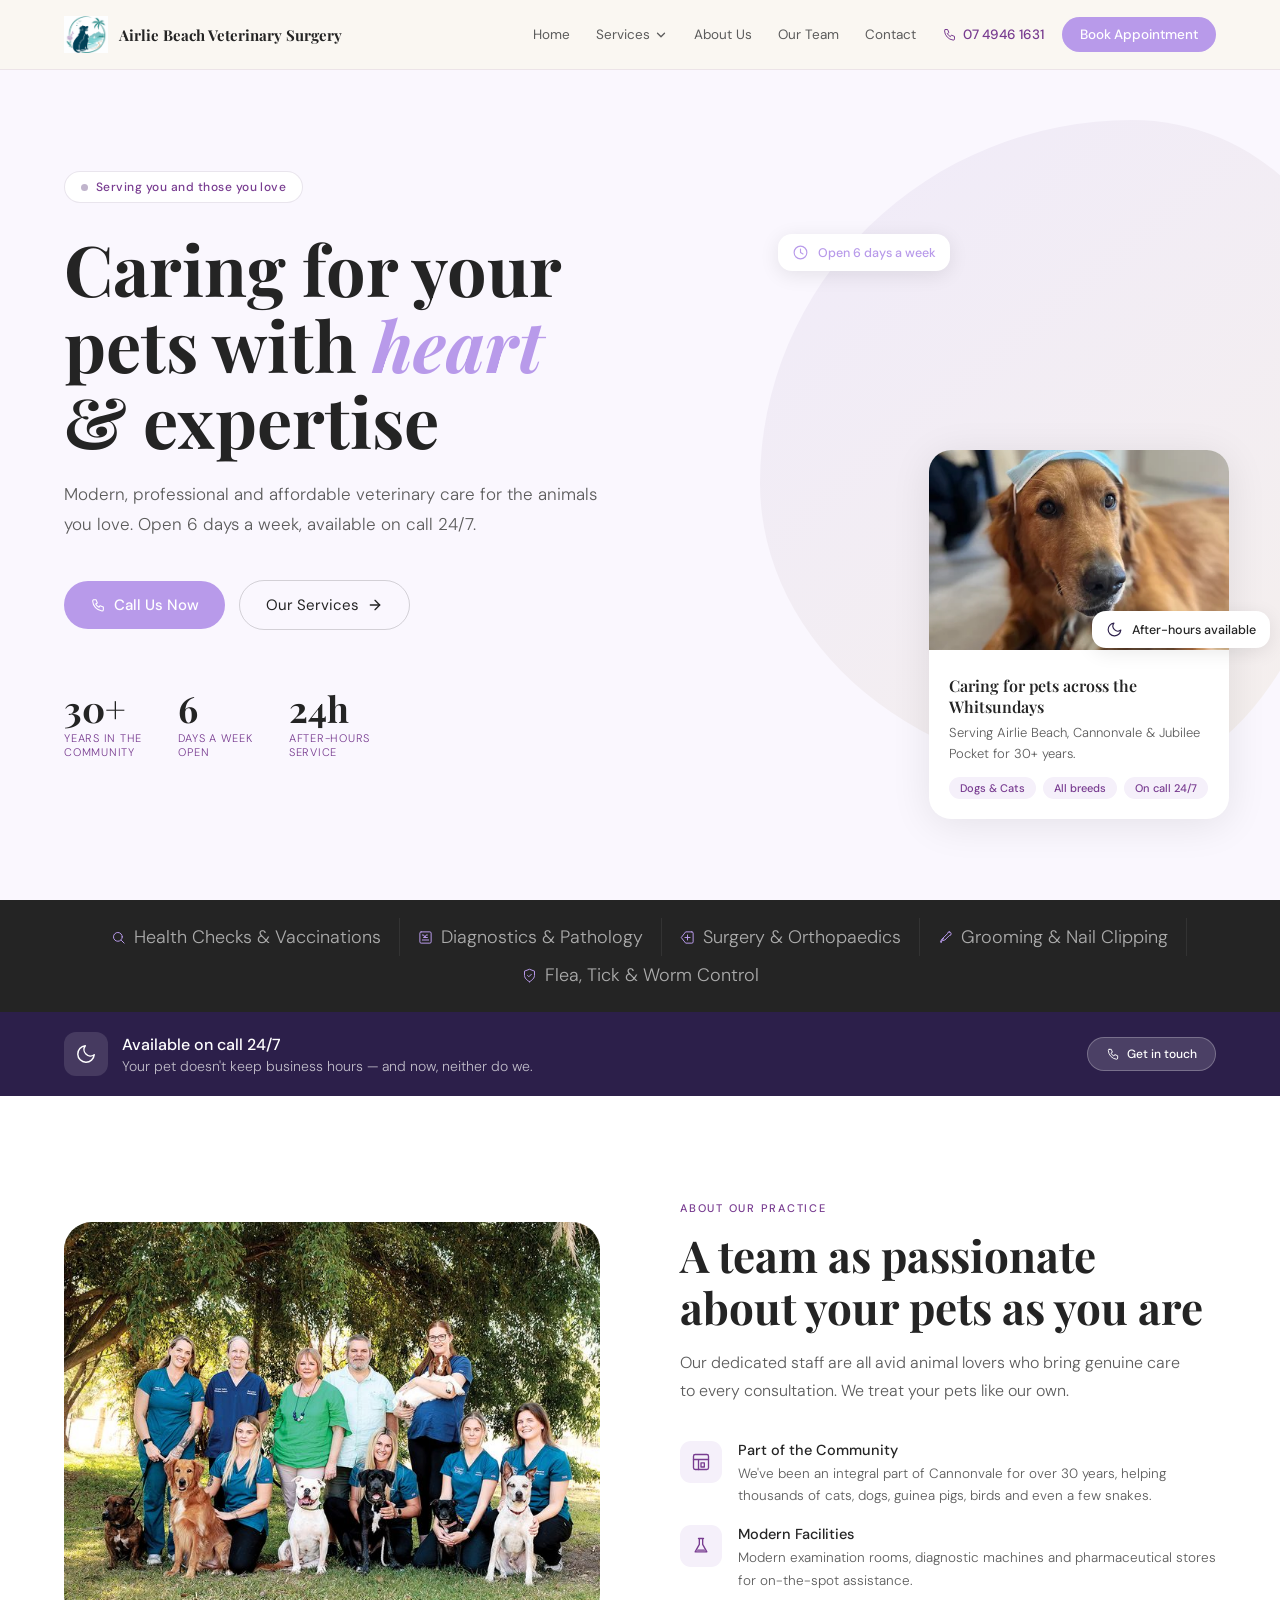
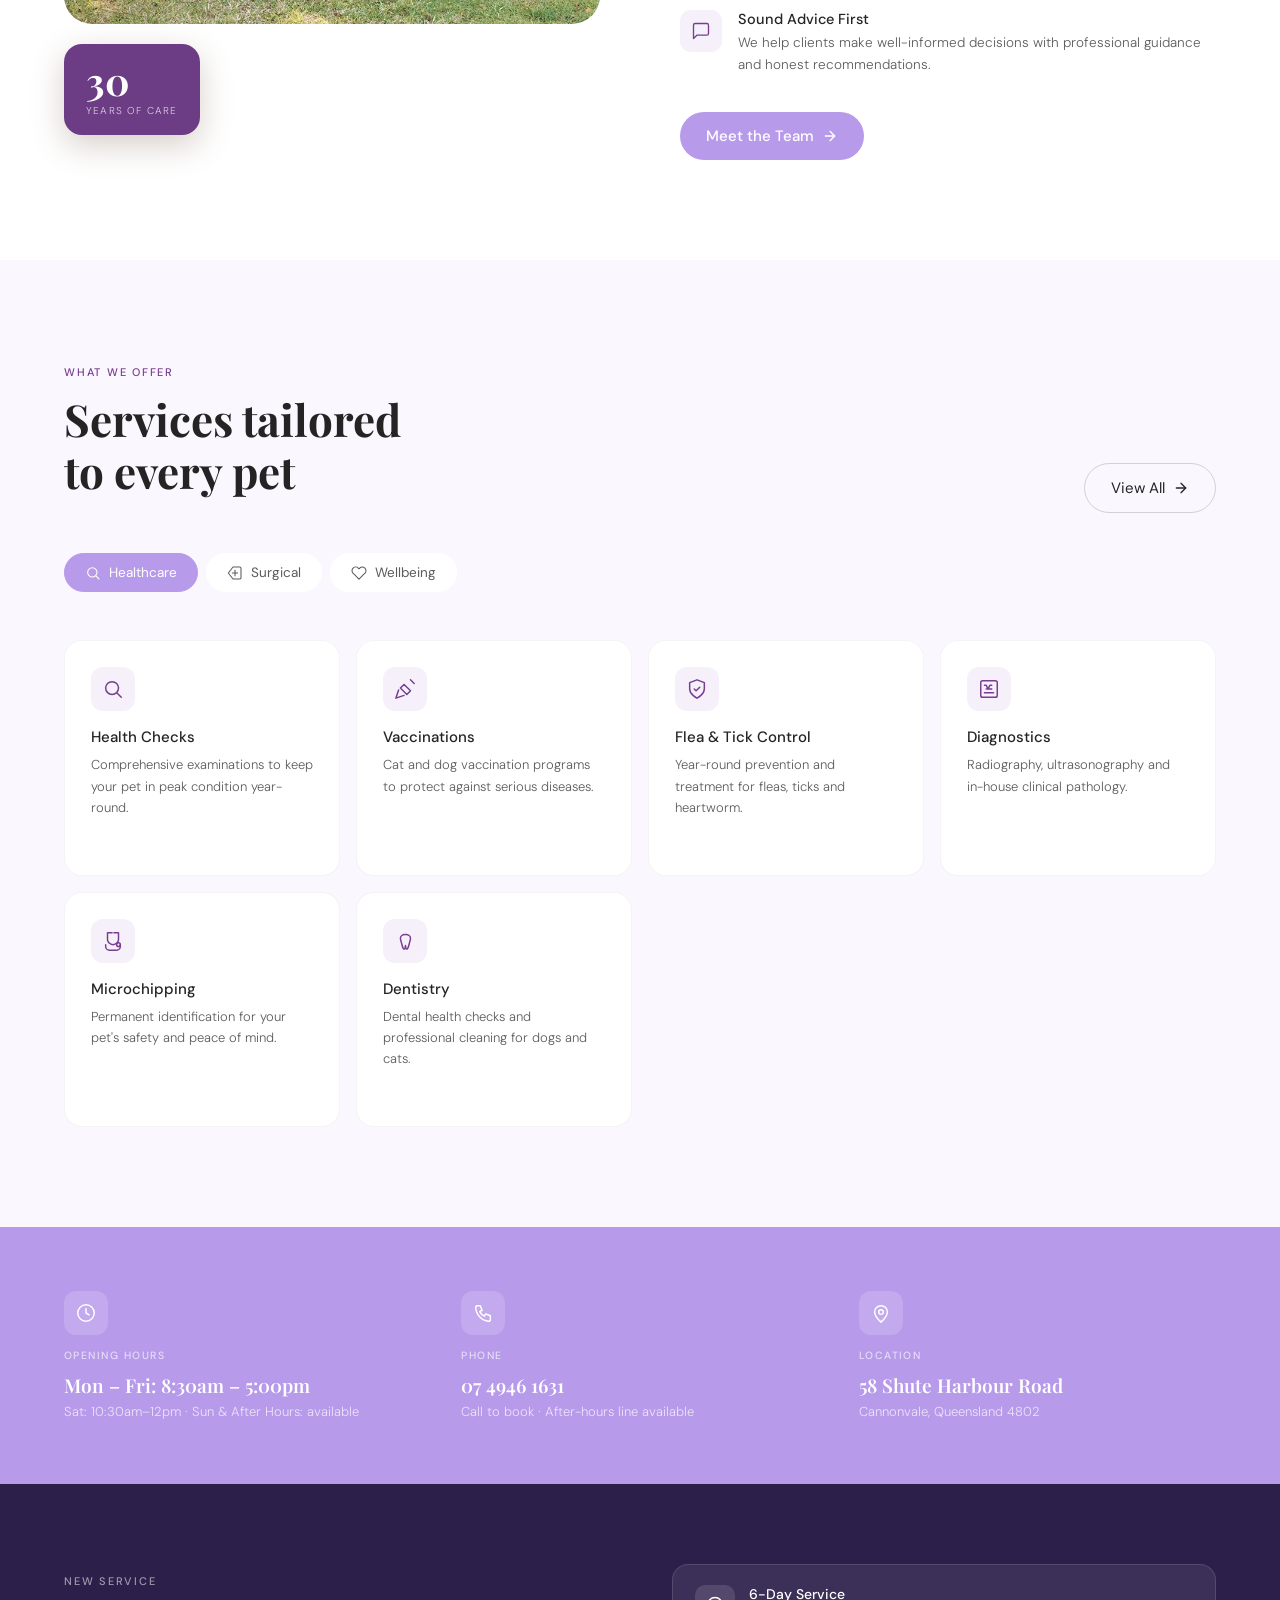
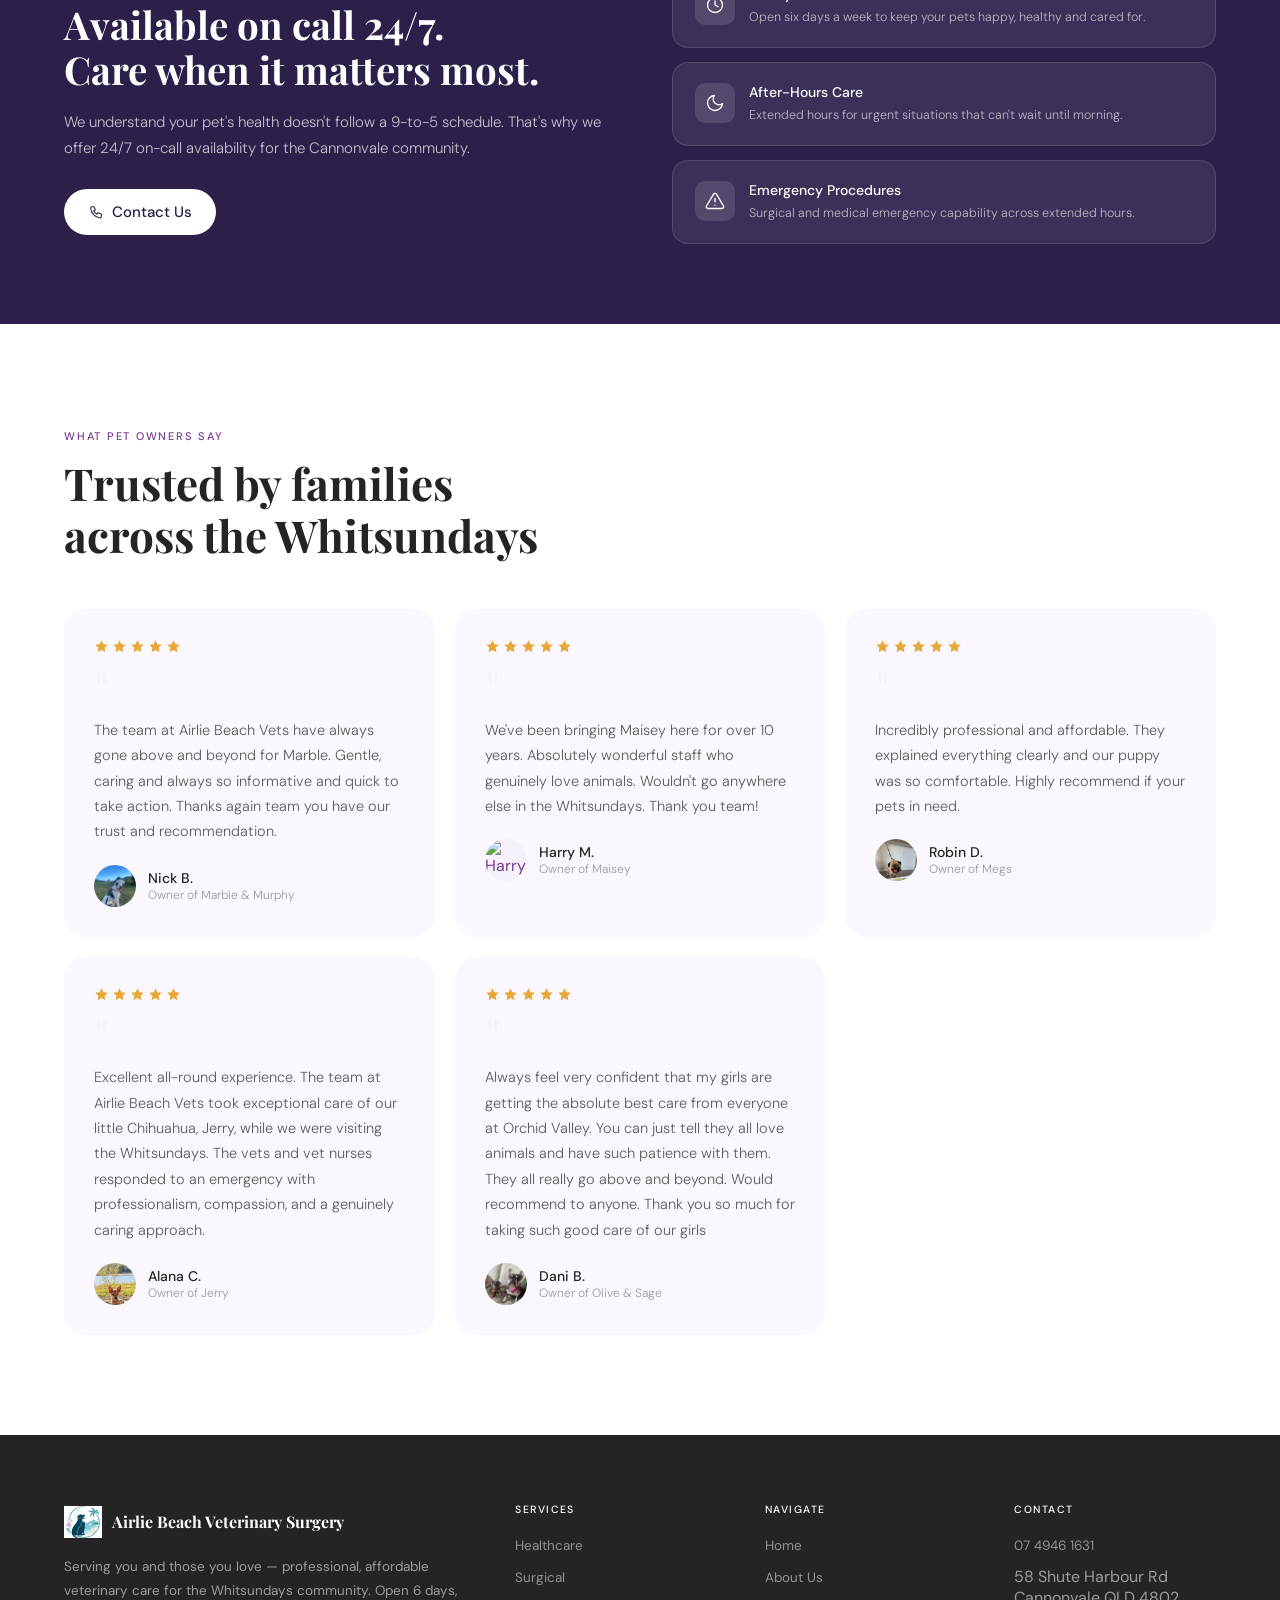
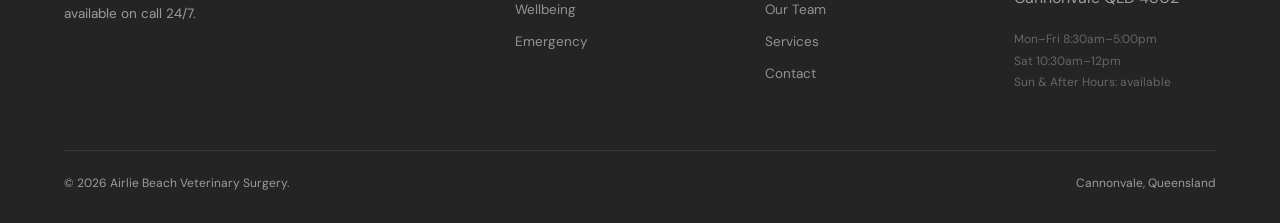
==== commit e498967a: "Update index.html" ====
--- a/index.html
+++ b/index.html
@@ -320,12 +320,12 @@
 <div class="ahfeat">
   <div class="ahftxt">
     <span class="ahflbl">New Service</span>
-    <h2>Available on call 24/7. Care when it matters most.</h2>
+    <h2>Available on call 24/7. <br>Care when it matters most.</h2>
     <p>We understand your pet's health doesn't follow a 9-to-5 schedule. That's why we offer 24/7 on-call availability for the Cannonvale community.</p>
     <a href="contact/" class="btnw" style="color:var(--ah)"><span class="icon" style="width:16px;height:16px"><svg viewBox="0 0 24 24" fill="none" stroke="currentColor" stroke-width="1.6" stroke-linecap="round" stroke-linejoin="round"><path d="M5 4h4l2 5-2.5 1.5a11 11 0 005 5L15 13l5 2v4a2 2 0 01-2 2A16 16 0 014 6a2 2 0 012-2"/></svg></span> Contact Us</a>
   </div>
   <div class="ahfcards">
-    <div class="ahfcard"><div class="ahfcico"><span class="icon" style="width:20px;height:20px"><svg viewBox="0 0 24 24" fill="none" stroke="currentColor" stroke-width="1.6" stroke-linecap="round" stroke-linejoin="round"><circle cx="12" cy="12" r="9"/><polyline points="12 7 12 12 15.5 14"/></svg></span></div><div><h4>6-Day Service</h4><p>Open 6 days a week so your pet can be seen when they need care.</p></div></div>
+    <div class="ahfcard"><div class="ahfcico"><span class="icon" style="width:20px;height:20px"><svg viewBox="0 0 24 24" fill="none" stroke="currentColor" stroke-width="1.6" stroke-linecap="round" stroke-linejoin="round"><circle cx="12" cy="12" r="9"/><polyline points="12 7 12 12 15.5 14"/></svg></span></div><div><h4>6-Day Service</h4><p>Open six days a week to keep your pets happy, healthy and cared for.</p></div></div>
     <div class="ahfcard"><div class="ahfcico"><span class="icon" style="width:20px;height:20px"><svg viewBox="0 0 24 24" fill="none" stroke="currentColor" stroke-width="1.6" stroke-linecap="round" stroke-linejoin="round"><path d="M21 12.79A9 9 0 1111.21 3 7 7 0 0021 12.79z"/></svg></span></div><div><h4>After-Hours Care</h4><p>Extended hours for urgent situations that can't wait until morning.</p></div></div>
     <div class="ahfcard"><div class="ahfcico"><span class="icon" style="width:20px;height:20px"><svg viewBox="0 0 24 24" fill="none" stroke="currentColor" stroke-width="1.6" stroke-linecap="round" stroke-linejoin="round"><path d="M10.29 3.86L1.82 18a2 2 0 001.71 3h16.94a2 2 0 001.71-3L13.71 3.86a2 2 0 00-3.42 0z"/><line x1="12" y1="9" x2="12" y2="13"/><line x1="12" y1="17" x2="12.01" y2="17"/></svg></span></div><div><h4>Emergency Procedures</h4><p>Surgical and medical emergency capability across extended hours.</p></div></div>
   </div>
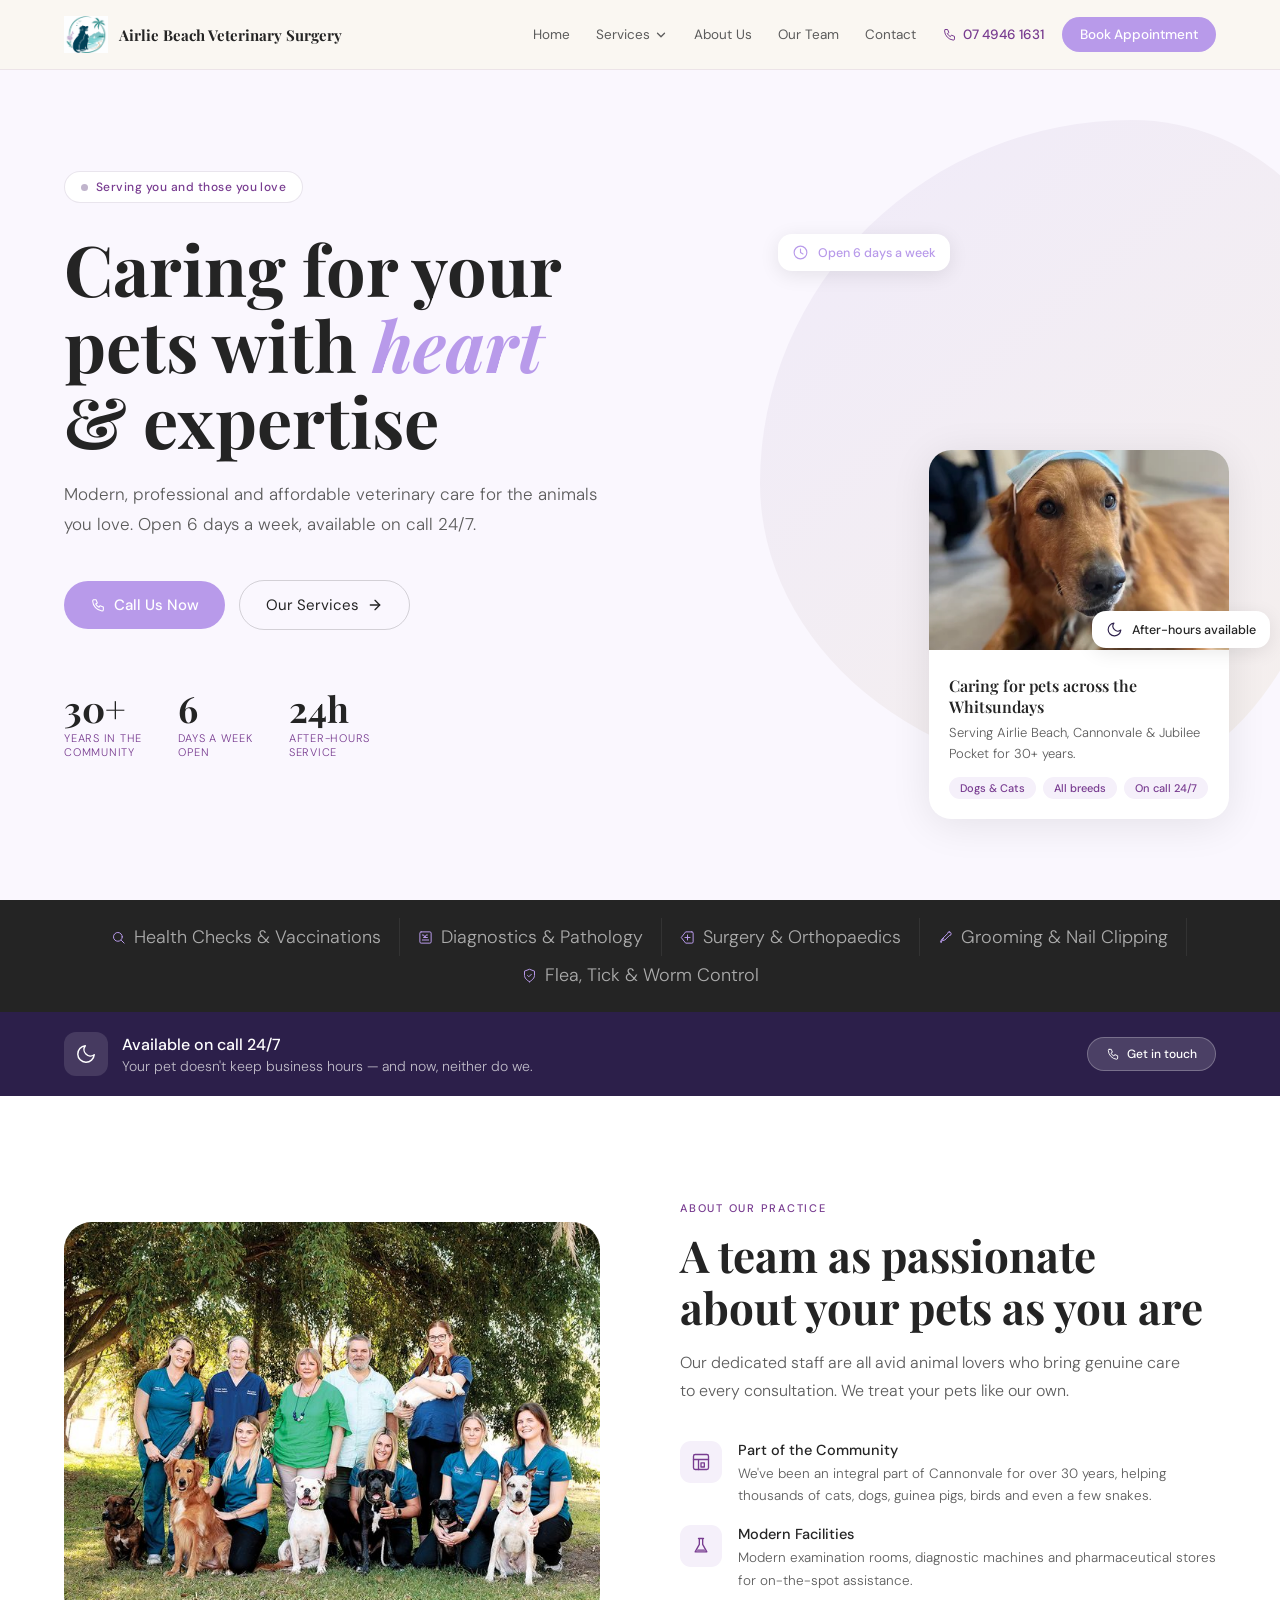
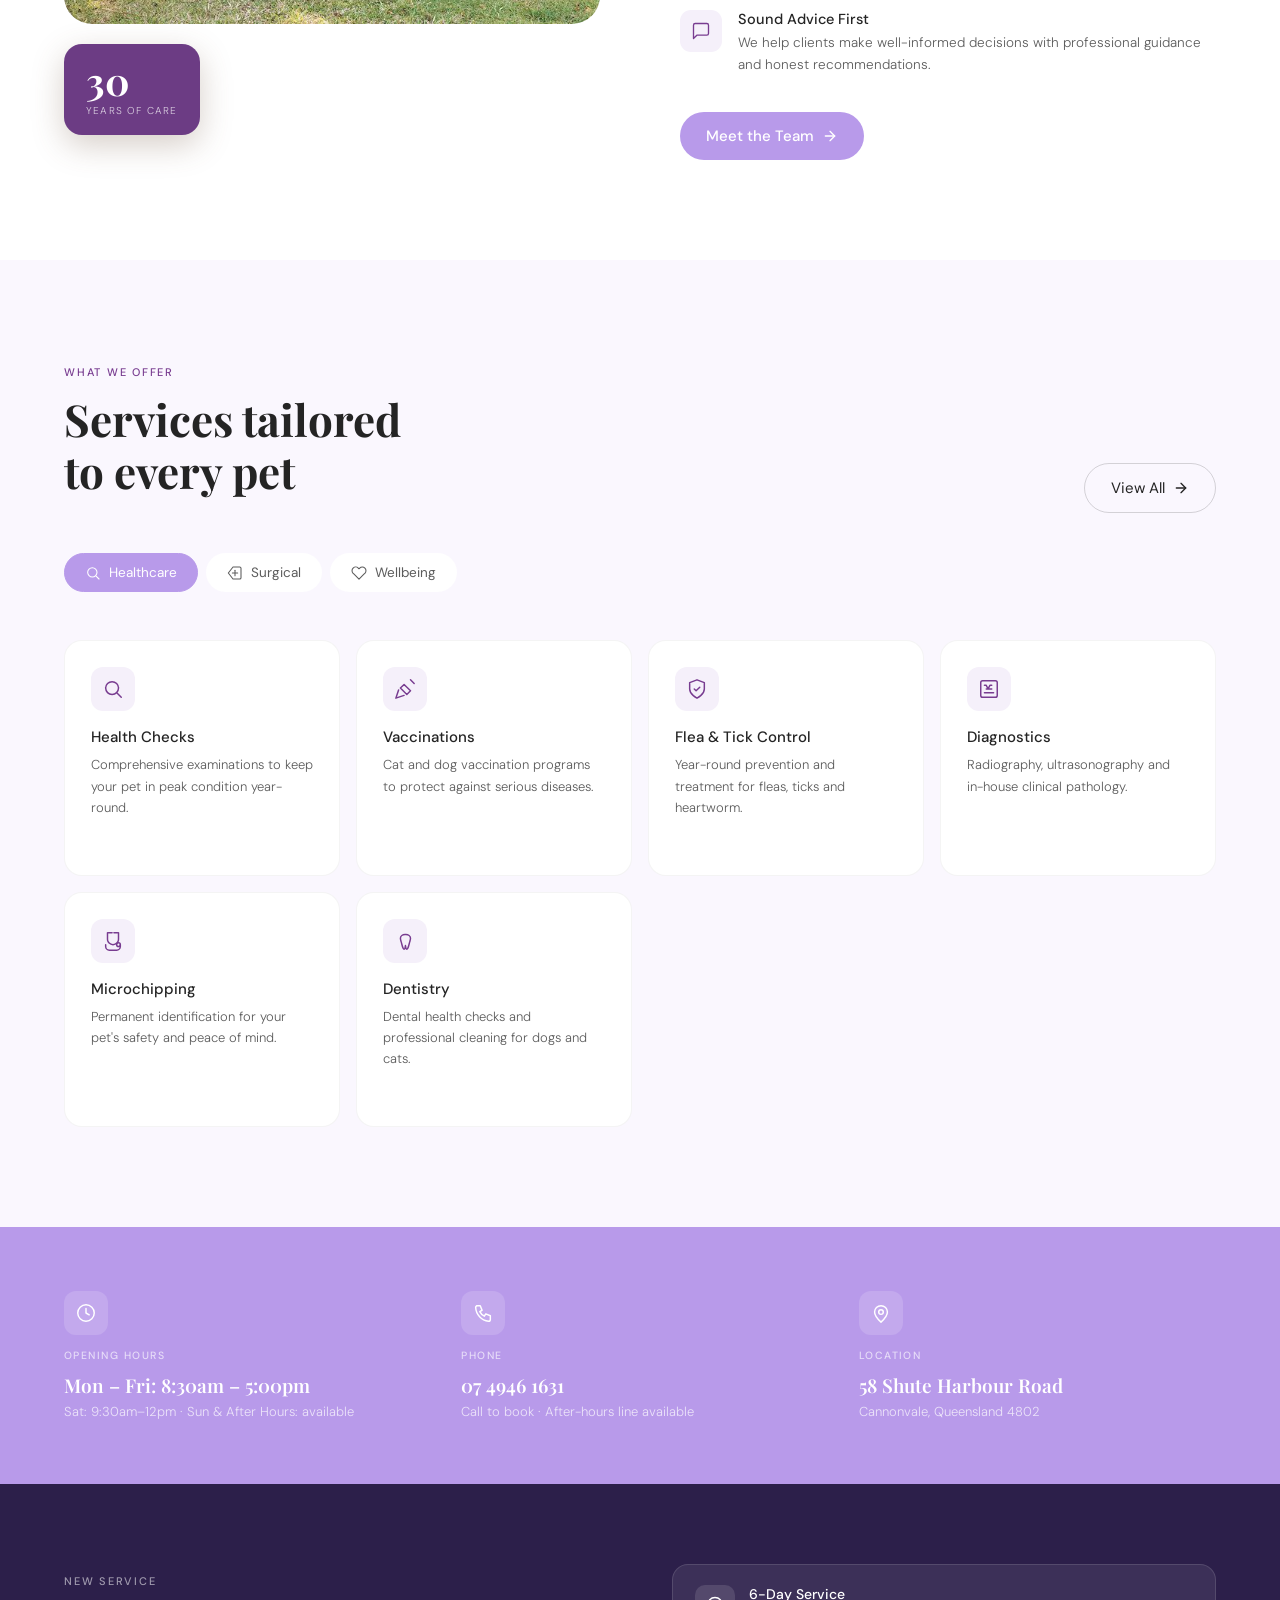
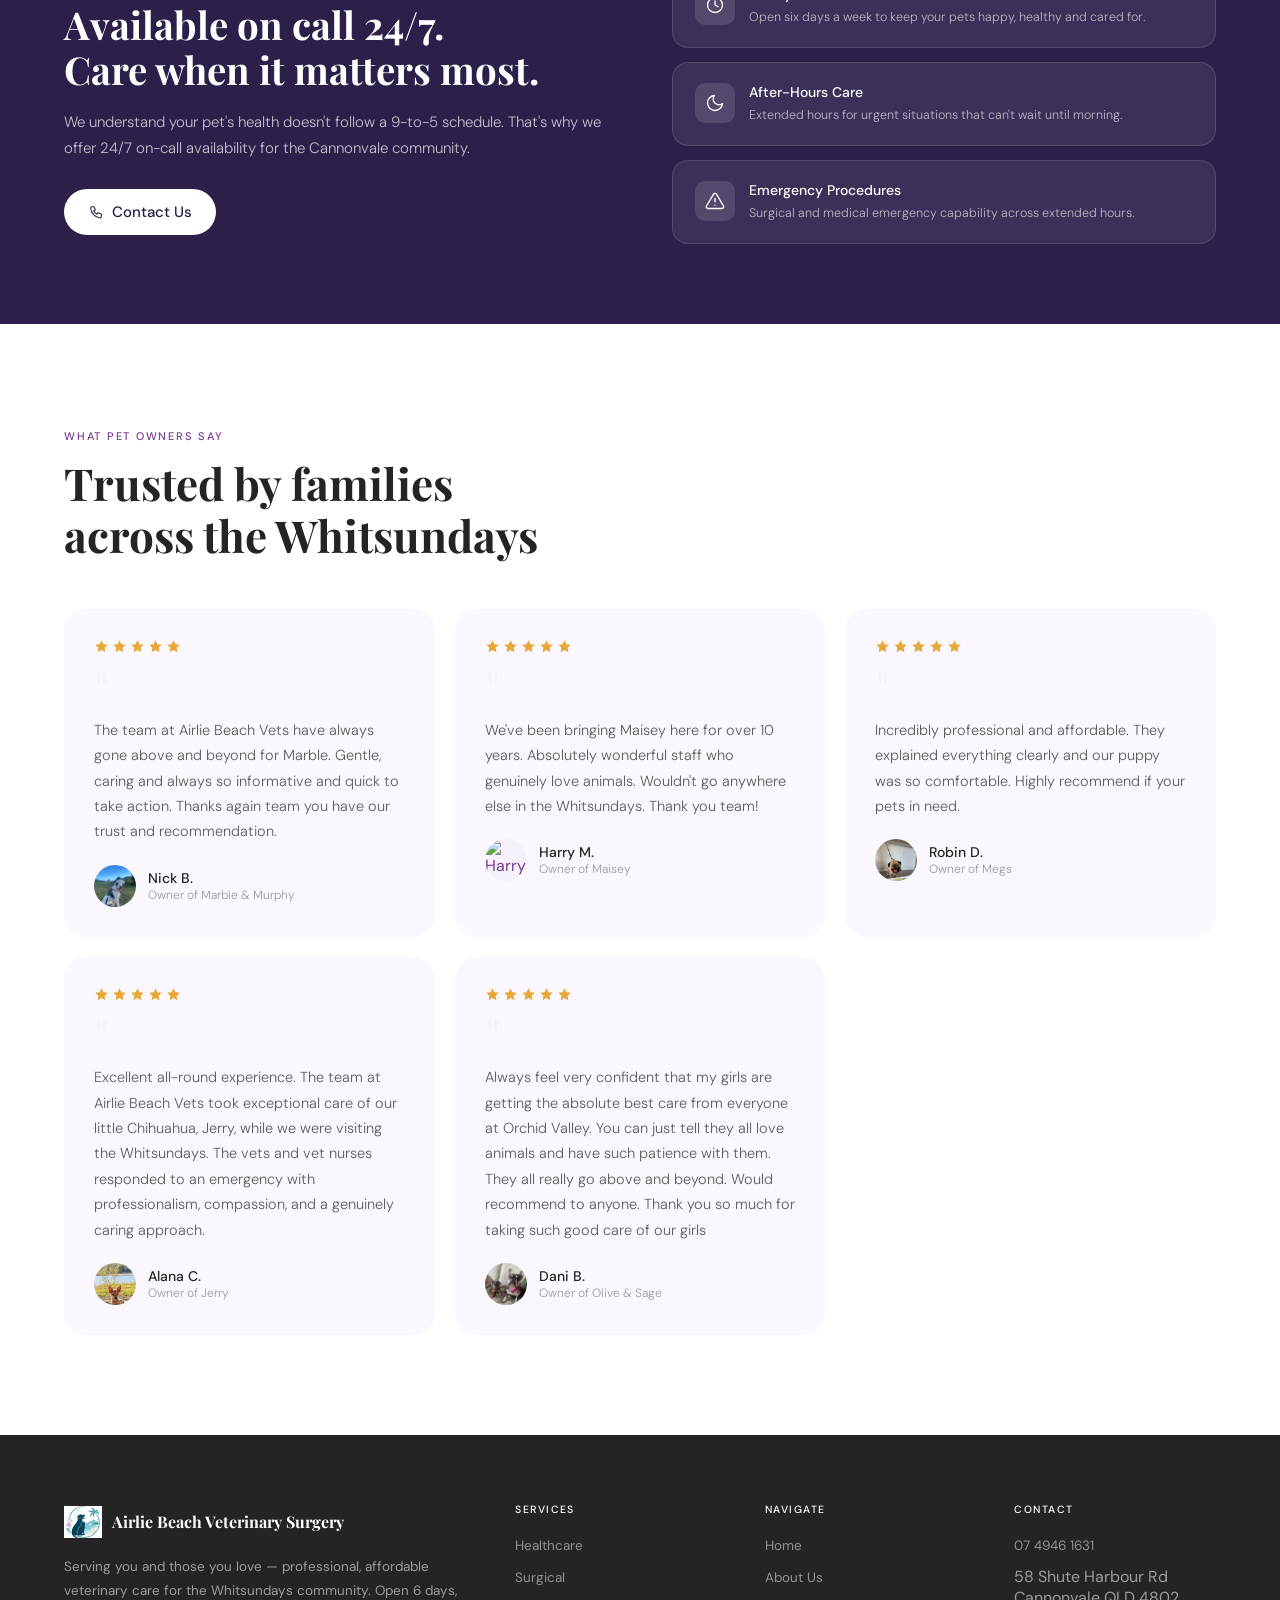
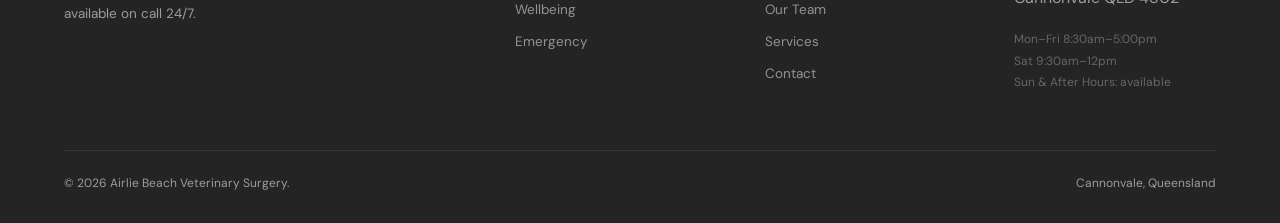
==== commit c4403ff1: "Update index.html" ====
--- a/index.html
+++ b/index.html
@@ -312,7 +312,7 @@
 </section>
 
 <div class="iband">
-  <div class="ibitem"><div class="ibico"><span class="icon" style="width:22px;height:22px"><svg viewBox="0 0 24 24" fill="none" stroke="currentColor" stroke-width="1.6" stroke-linecap="round" stroke-linejoin="round"><circle cx="12" cy="12" r="9"/><polyline points="12 7 12 12 15.5 14"/></svg></span></div><div class="iblbl">Opening Hours</div><div class="ibval">Mon – Fri: 8:30am – 5:00pm</div><div class="ibsub">Sat: 10:30am–12pm · Sun &amp; After Hours: available</div></div>
+  <div class="ibitem"><div class="ibico"><span class="icon" style="width:22px;height:22px"><svg viewBox="0 0 24 24" fill="none" stroke="currentColor" stroke-width="1.6" stroke-linecap="round" stroke-linejoin="round"><circle cx="12" cy="12" r="9"/><polyline points="12 7 12 12 15.5 14"/></svg></span></div><div class="iblbl">Opening Hours</div><div class="ibval">Mon – Fri: 8:30am – 5:00pm</div><div class="ibsub">Sat: 9:30am–12pm · Sun &amp; After Hours: available</div></div>
   <div class="ibitem"><div class="ibico"><span class="icon" style="width:22px;height:22px"><svg viewBox="0 0 24 24" fill="none" stroke="currentColor" stroke-width="1.6" stroke-linecap="round" stroke-linejoin="round"><path d="M5 4h4l2 5-2.5 1.5a11 11 0 005 5L15 13l5 2v4a2 2 0 01-2 2A16 16 0 014 6a2 2 0 012-2"/></svg></span></div><div class="iblbl">Phone</div><div class="ibval"><a href="tel:0749461631">07 4946 1631</a></div><div class="ibsub">Call to book · After-hours line available</div></div>
   <div class="ibitem"><div class="ibico"><span class="icon" style="width:22px;height:22px"><svg viewBox="0 0 24 24" fill="none" stroke="currentColor" stroke-width="1.6" stroke-linecap="round" stroke-linejoin="round"><path d="M12 22s-7-6.2-7-11a7 7 0 1114 0c0 4.8-7 11-7 11z"/><circle cx="12" cy="11" r="2.5"/></svg></span></div><div class="iblbl">Location</div><div class="ibval">58 Shute Harbour Road</div><div class="ibsub">Cannonvale, Queensland 4802</div></div>
 </div>
@@ -356,7 +356,7 @@
     </div>
     <div><div class="fhd">Services</div><ul class="flinks"><li><a href="services/#healthcare">Healthcare</a></li><li><a href="services/#surgical">Surgical</a></li><li><a href="services/#wellbeing">Wellbeing</a></li><li><a href="services/#surgical">Emergency</a></li></ul></div>
     <div><div class="fhd">Navigate</div><ul class="flinks"><li><a href="/">Home</a></li><li><a href="about/">About Us</a></li><li><a href="team/">Our Team</a></li><li><a href="services/">Services</a></li><li><a href="contact/">Contact</a></li></ul></div>
-    <div><div class="fhd">Contact</div><ul class="flinks"><li><a href="tel:0749461631">07 4946 1631</a></li><li>58 Shute Harbour Rd<br>Cannonvale QLD 4802</li><li style="margin-top:10px;color:rgba(255,255,255,.3);font-size:12px;line-height:1.8">Mon–Fri 8:30am–5:00pm<br>Sat 10:30am–12pm<br>Sun &amp; After Hours: available</li></ul></div>
+    <div><div class="fhd">Contact</div><ul class="flinks"><li><a href="tel:0749461631">07 4946 1631</a></li><li>58 Shute Harbour Rd<br>Cannonvale QLD 4802</li><li style="margin-top:10px;color:rgba(255,255,255,.3);font-size:12px;line-height:1.8">Mon–Fri 8:30am–5:00pm<br>Sat 9:30am–12pm<br>Sun &amp; After Hours: available</li></ul></div>
   </div>
   <div class="fbot"><span>&copy; 2026 Airlie Beach Veterinary Surgery.</span><span>Cannonvale, Queensland</span></div>
 </footer>
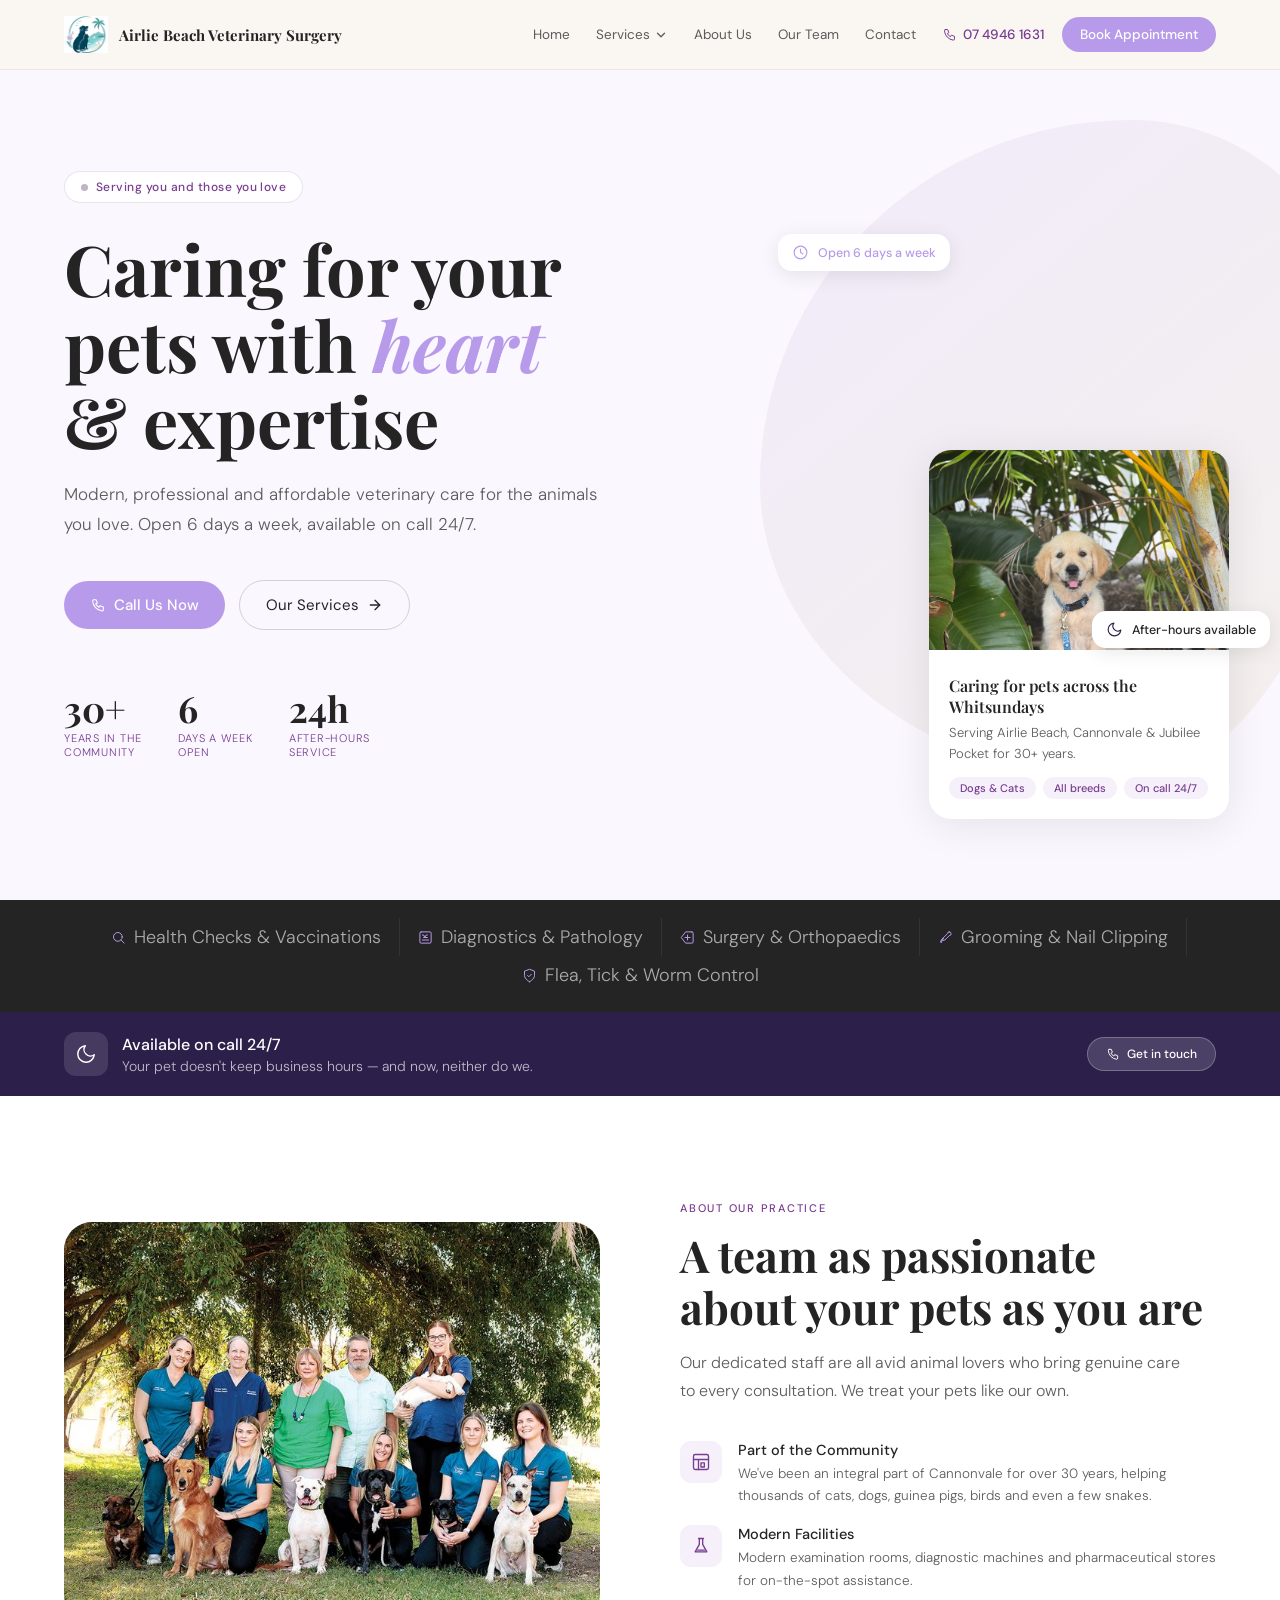
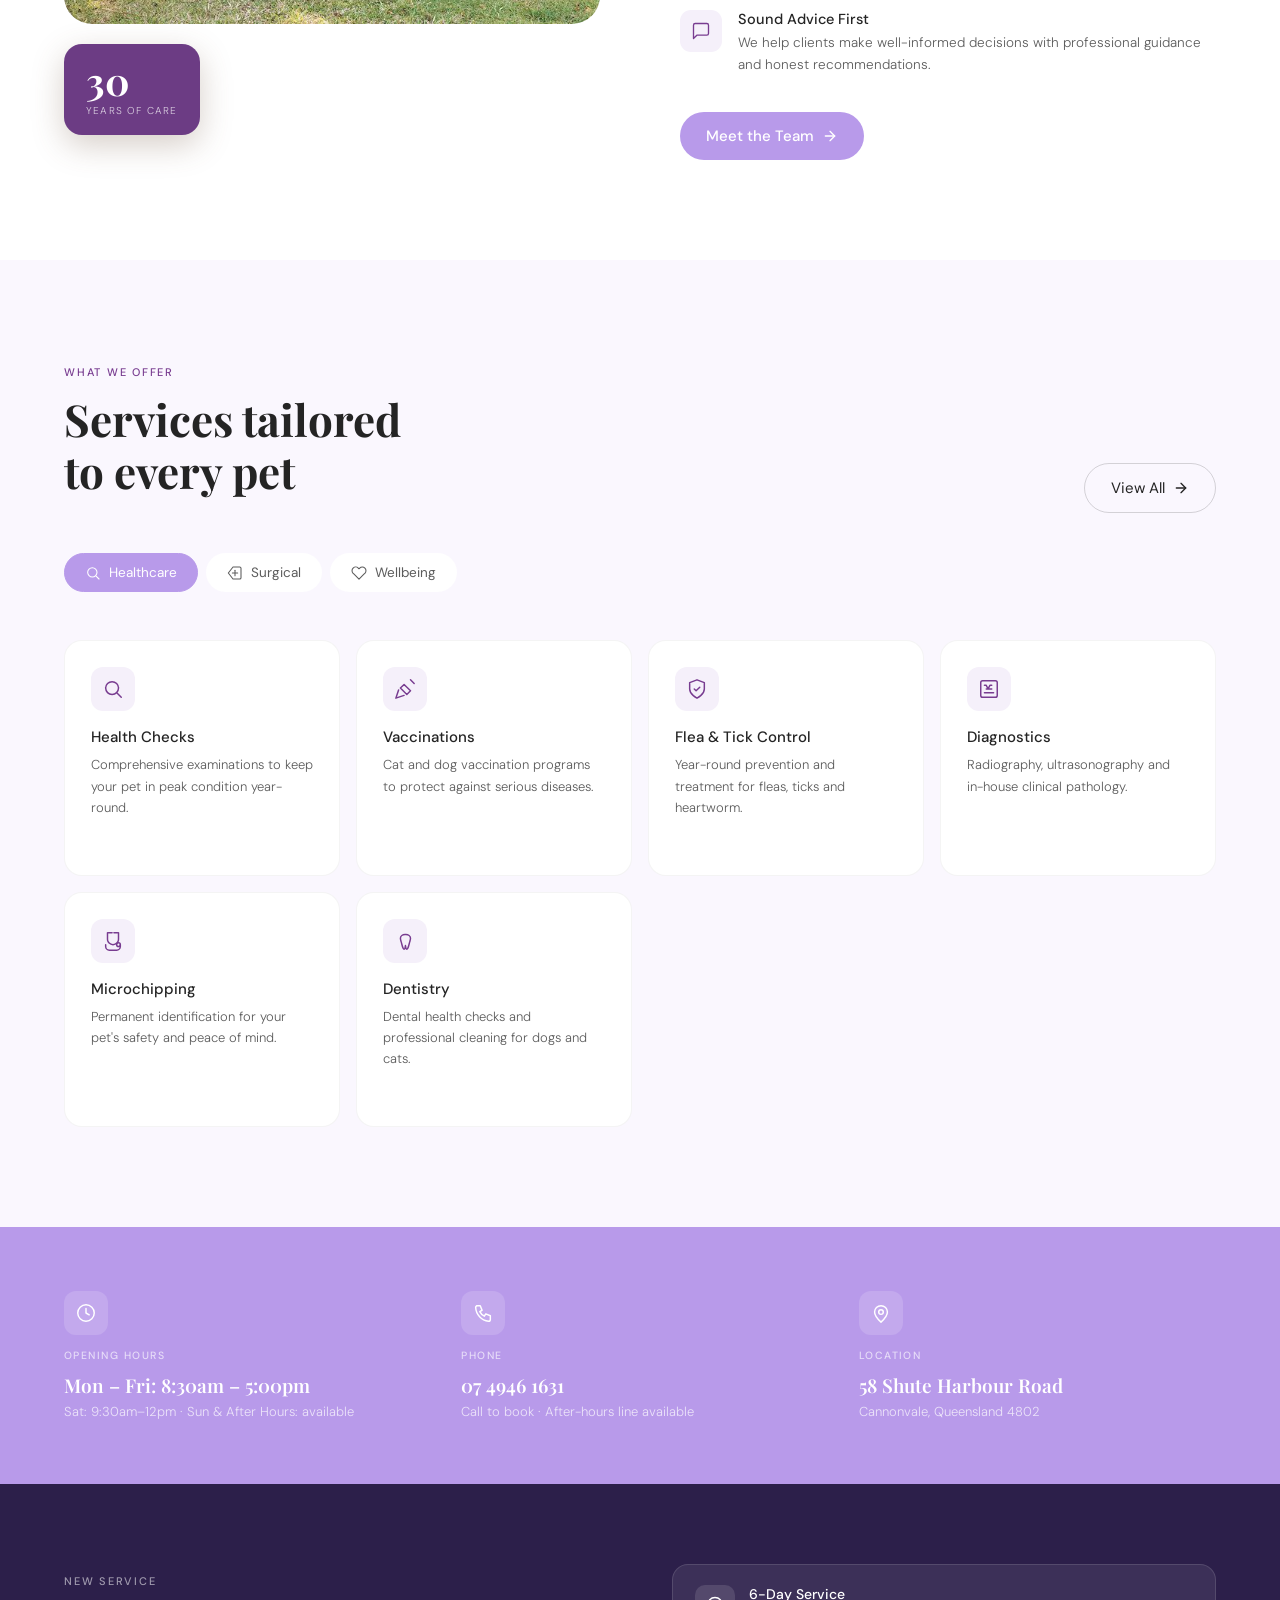
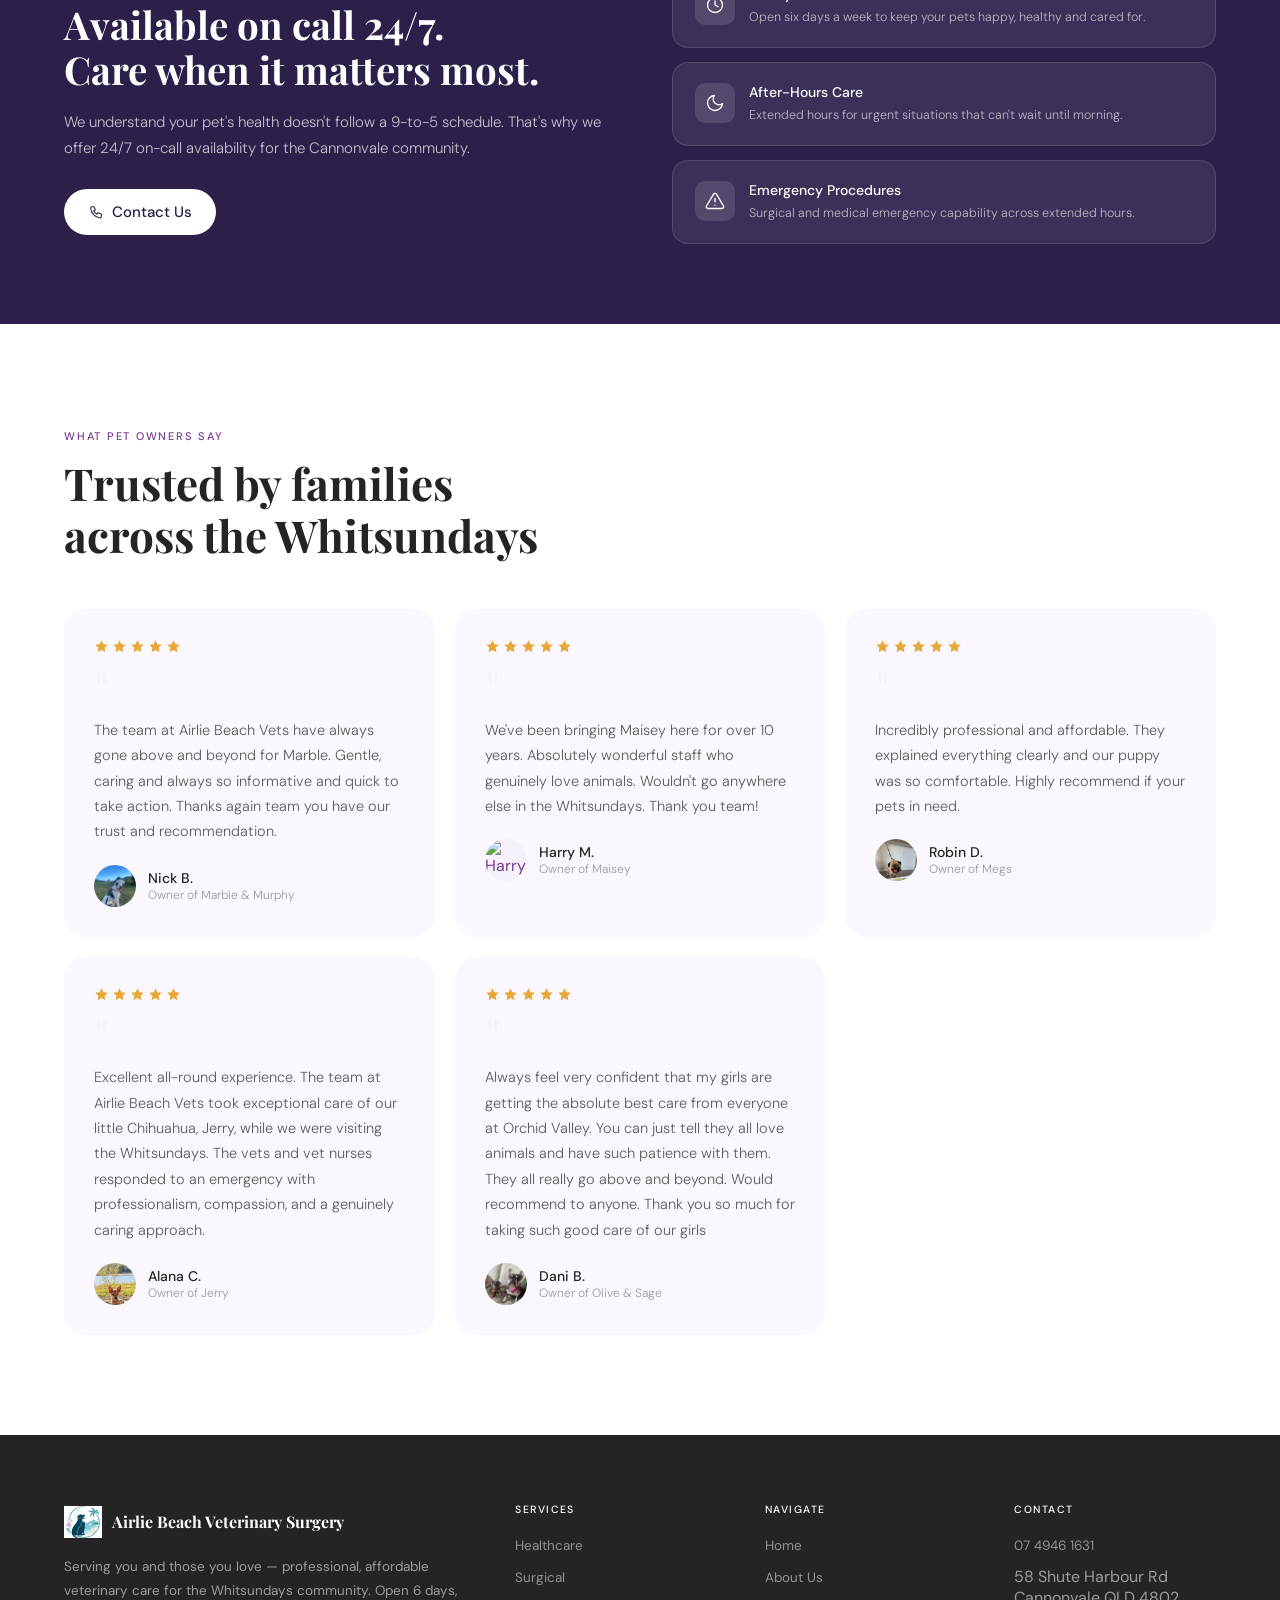
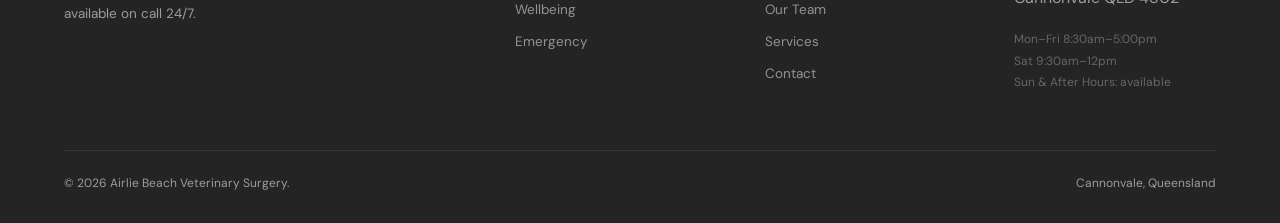
==== commit 7e5a8bb5: "Update index.html" ====
--- a/index.html
+++ b/index.html
@@ -228,7 +228,7 @@
   </div>
   <div class="hcard-area">
     <div class="hcard">
-      <img src="images/dog-stethoscope.webp" alt="Golden retriever patient" style="width:100%;height:200px;object-fit:cover;object-position:center 30%">
+      <img src="images/dog-stethoscope.webp.jpg" alt="Golden retriever patient" style="width:100%;height:200px;object-fit:cover;object-position:center 30%">
       <div class="hcard-body">
         <div class="hcardtitle">Caring for pets across the Whitsundays</div>
         <div class="hcardsub">Serving Airlie Beach, Cannonvale &amp; Jubilee Pocket for 30+ years.</div>
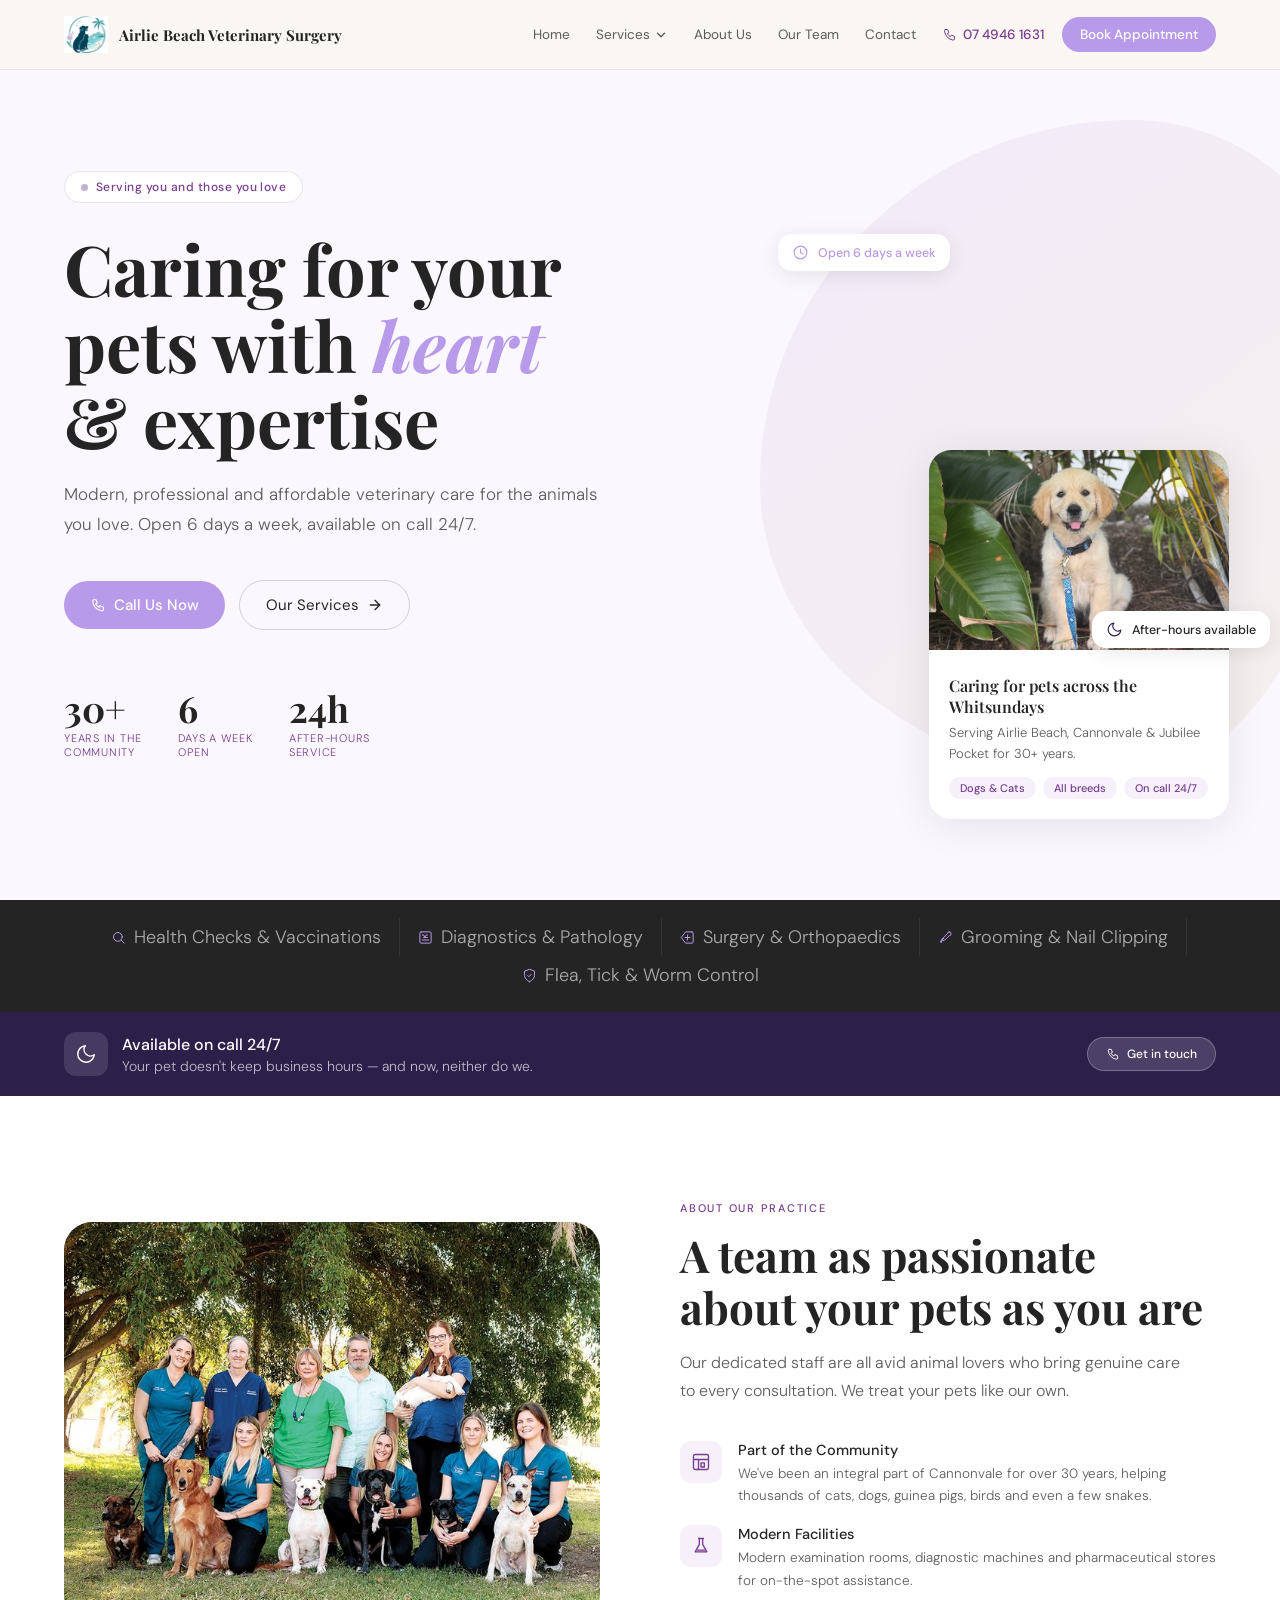
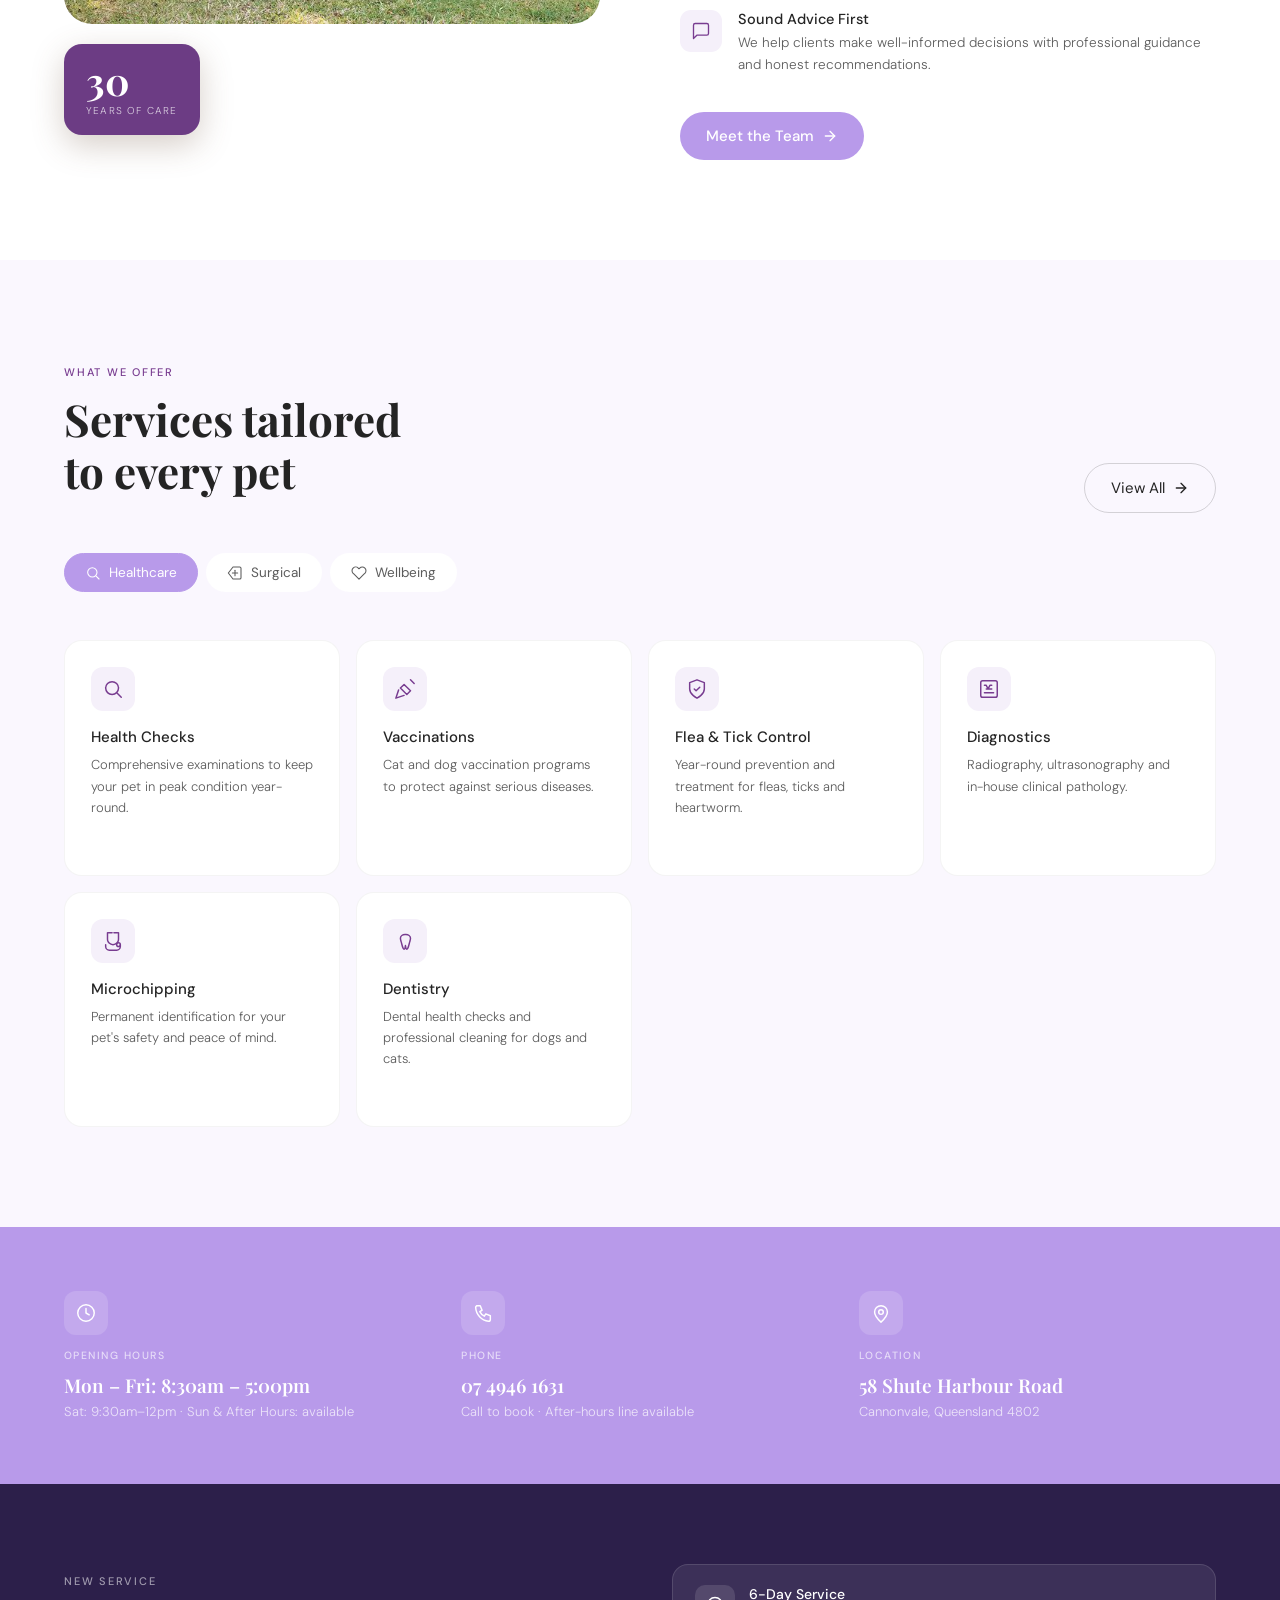
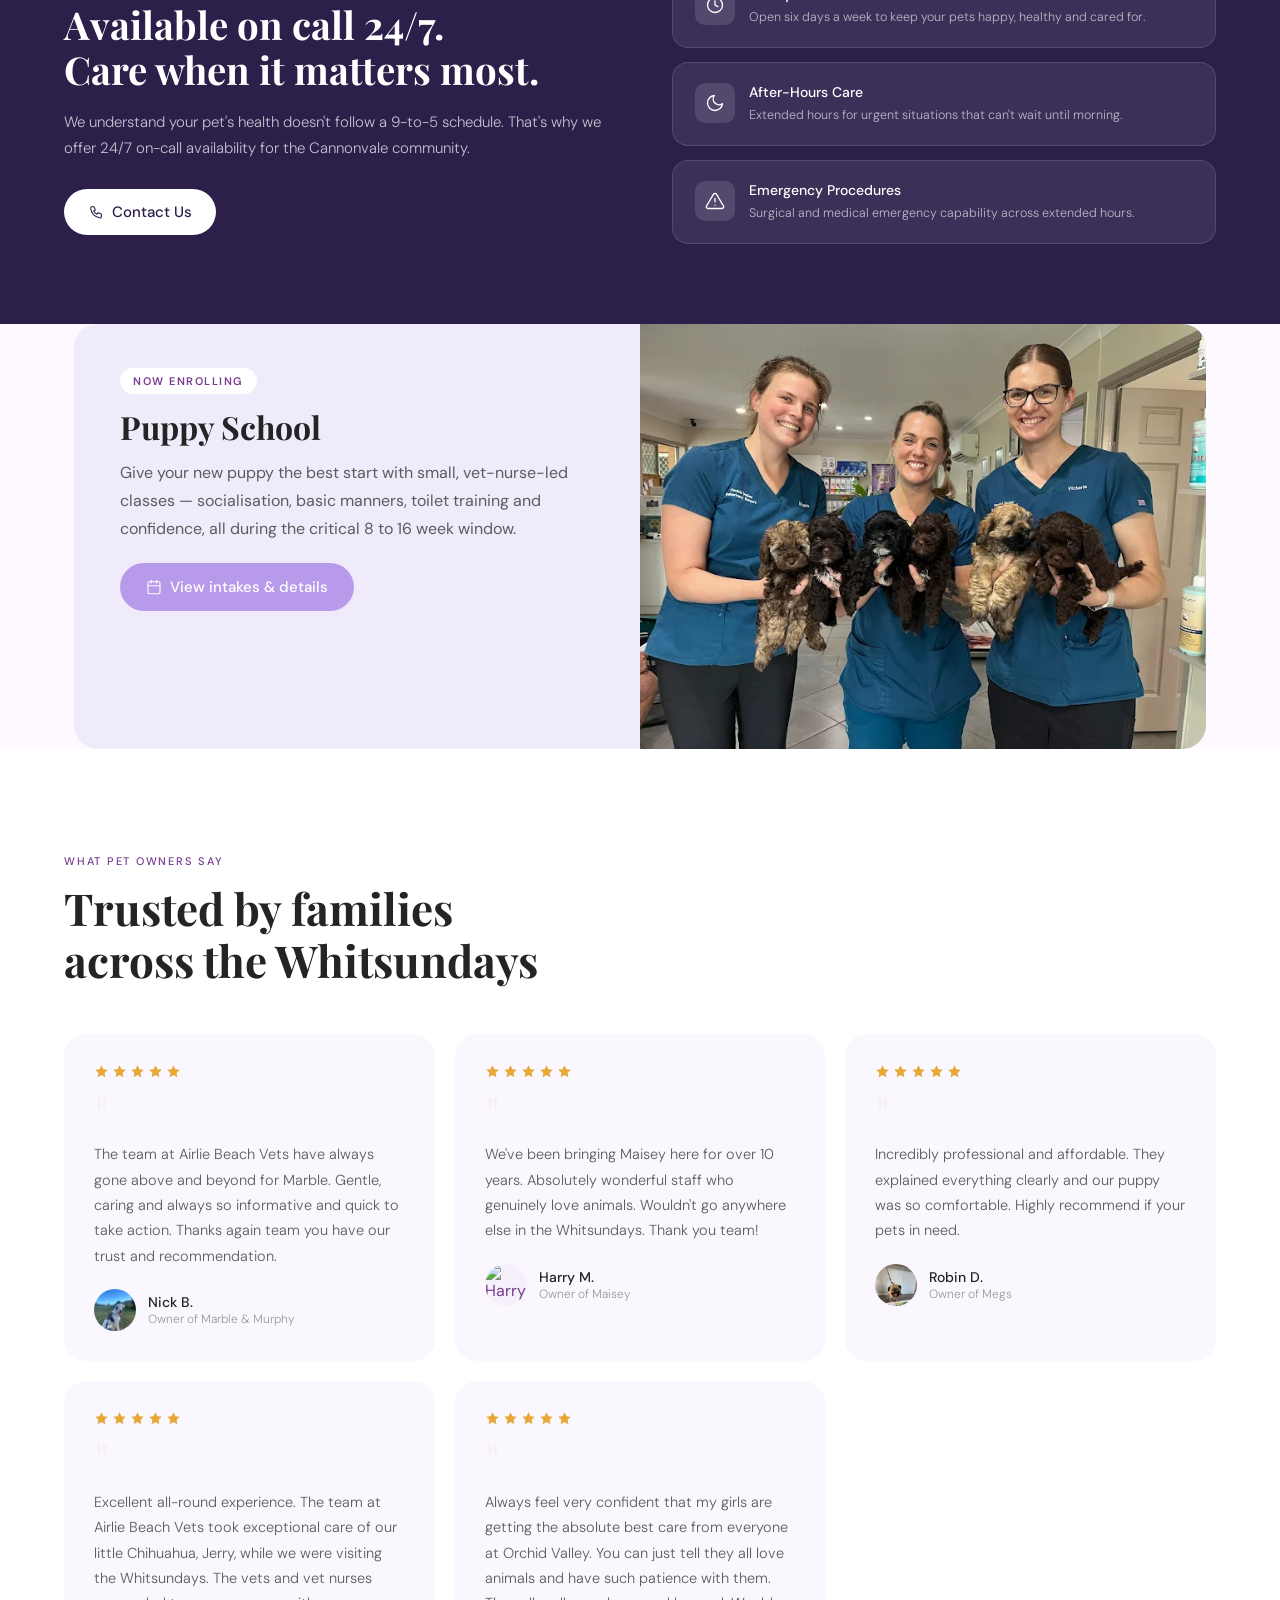
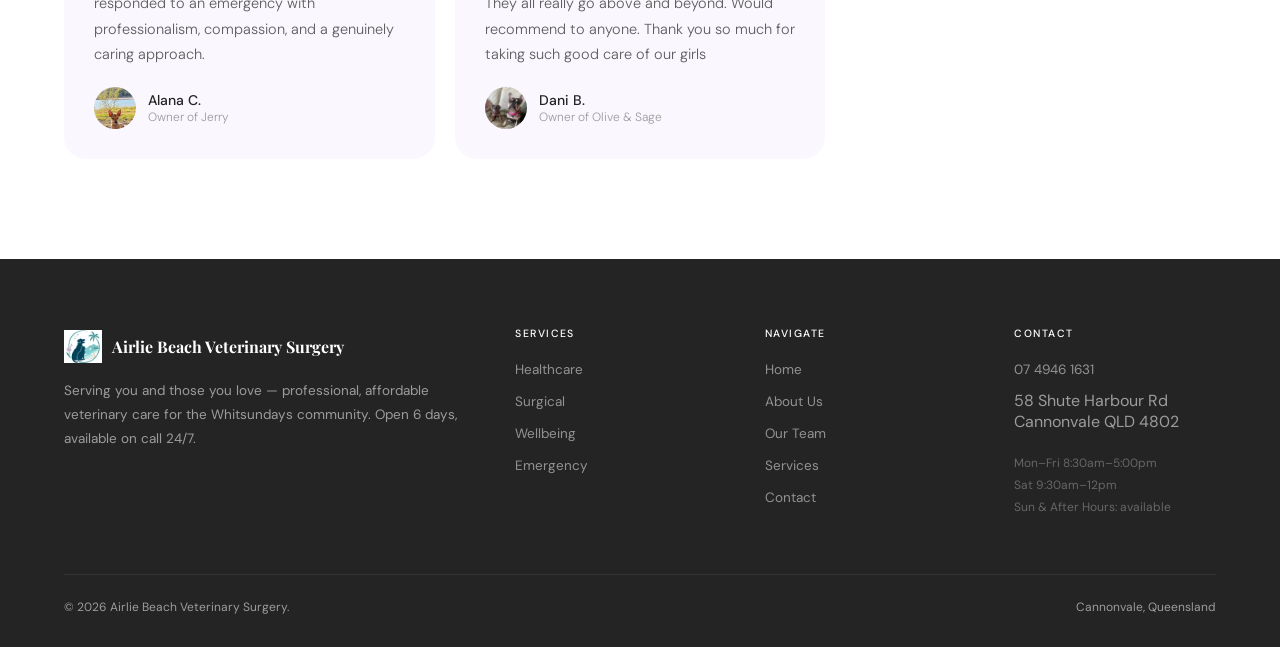
==== commit e590e44b: "Add Puppy School page + homepage band, nav links, sitemap - New /puppy-school/ page: what-we-do card" ====
--- a/index.html
+++ b/index.html
@@ -136,6 +136,17 @@
   <link rel="icon" type="image/png" sizes="32x32" href="images/favicon-32.png">
   <link rel="apple-touch-icon" sizes="180x180" href="images/favicon-180.png">
   <meta name="theme-color" content="#b89aea">
+<style>
+  .ppband { max-width:1180px; margin:0 auto; padding:0 24px; }
+  .ppband-inner { display:grid; grid-template-columns:1fr 1fr; gap:0; background:var(--sagp); border-radius:24px; overflow:hidden; align-items:stretch; }
+  .ppband-txt { padding:44px 46px; }
+  .ppband-lbl { display:inline-block; font-size:11px; letter-spacing:.14em; text-transform:uppercase; color:var(--lilacd); font-weight:600; background:#fff; padding:6px 13px; border-radius:100px; margin-bottom:14px; }
+  .ppband-txt h2 { font-family:'Playfair Display',serif; font-size:clamp(24px,3vw,32px); color:var(--ch); margin:0 0 12px; line-height:1.2; }
+  .ppband-txt p { color:var(--mid); line-height:1.75; margin:0 0 20px; max-width:460px; }
+  .ppband-img { min-height:300px; }
+  .ppband-img img { width:100%; height:100%; object-fit:cover; display:block; }
+  @media(max-width:760px){ .ppband-inner{ grid-template-columns:1fr; } .ppband-img{ min-height:220px; order:-1; } .ppband-txt{ padding:32px 26px; } }
+</style>
 </head>
 <body><nav class="main">
   <a href="/" class="nbrand">
@@ -161,6 +172,7 @@
           <div class="ddsec"><div class="ddlbl">Wellbeing</div>
             <a href="services/#wellbeing" class="ddlnk"><span class="icon" style="width:15px;height:15px"><svg viewBox="0 0 24 24" fill="none" stroke="currentColor" stroke-width="1.6" stroke-linecap="round" stroke-linejoin="round"><path d="M18 3a3 3 0 00-3 3l-7 7-1 4 4-1 7-7a3 3 0 000-6z"/><path d="M5 18a1 1 0 100 2 1 1 0 000-2z"/><path d="M5 18c0-2.8 1.7-5 4-5"/></svg></span> Grooming &amp; Nail Clipping</a>
             <a href="services/#wellbeing" class="ddlnk"><span class="icon" style="width:15px;height:15px"><svg viewBox="0 0 24 24" fill="none" stroke="currentColor" stroke-width="1.6" stroke-linecap="round" stroke-linejoin="round"><path d="M21 15a2 2 0 01-2 2H7l-4 4V5a2 2 0 012-2h14a2 2 0 012 2z"/></svg></span> Behavioural &amp; Nutrition Advice</a>
+            <a href="puppy-school/" class="ddlnk"><span class="icon" style="width:15px;height:15px"><svg viewBox="0 0 24 24" fill="none" stroke="currentColor" stroke-width="1.6" stroke-linecap="round" stroke-linejoin="round"><path d="M10 5.5A2.5 2.5 0 015 5.5V4l1.5-1h7L15 4v1.5A2.5 2.5 0 0110 8v1"/><path d="M10 9c-4.4 0-7 2.9-7 7v1h14v-1c0-4.1-2.6-7-7-7z"/><circle cx="8" cy="13" r=".7" fill="currentColor"/><circle cx="12" cy="13" r=".7" fill="currentColor"/></svg></span> Puppy School</a>
           </div>
         </div>
       </li>
@@ -195,6 +207,7 @@
         <a href="services/#surgical"><span class="icon" style="width:14px;height:14px"><svg viewBox="0 0 24 24" fill="none" stroke="currentColor" stroke-width="1.6" stroke-linecap="round" stroke-linejoin="round"><path d="M19 3H9l-7 9 7 9h10a2 2 0 002-2V5a2 2 0 00-2-2z"/><line x1="12" y1="8" x2="12" y2="16"/><line x1="8" y1="12" x2="16" y2="12"/></svg></span> Surgery</a>
         <a href="services/#surgical"><span class="icon" style="width:14px;height:14px"><svg viewBox="0 0 24 24" fill="none" stroke="currentColor" stroke-width="1.6" stroke-linecap="round" stroke-linejoin="round"><path d="M10.29 3.86L1.82 18a2 2 0 001.71 3h16.94a2 2 0 001.71-3L13.71 3.86a2 2 0 00-3.42 0z"/><line x1="12" y1="9" x2="12" y2="13"/><line x1="12" y1="17" x2="12.01" y2="17"/></svg></span> Emergency</a>
         <a href="services/#wellbeing"><span class="icon" style="width:14px;height:14px"><svg viewBox="0 0 24 24" fill="none" stroke="currentColor" stroke-width="1.6" stroke-linecap="round" stroke-linejoin="round"><path d="M18 3a3 3 0 00-3 3l-7 7-1 4 4-1 7-7a3 3 0 000-6z"/><path d="M5 18a1 1 0 100 2 1 1 0 000-2z"/><path d="M5 18c0-2.8 1.7-5 4-5"/></svg></span> Grooming</a>
+        <a href="puppy-school/"><span class="icon" style="width:14px;height:14px"><svg viewBox="0 0 24 24" fill="none" stroke="currentColor" stroke-width="1.6" stroke-linecap="round" stroke-linejoin="round"><path d="M10 5.5A2.5 2.5 0 015 5.5V4l1.5-1h7L15 4v1.5A2.5 2.5 0 0110 8v1"/><path d="M10 9c-4.4 0-7 2.9-7 7v1h14v-1c0-4.1-2.6-7-7-7z"/></svg></span> Puppy School</a>
       </div>
       <a href="about/" class="mplink"><span class="icon" style="width:18px;height:18px"><svg viewBox="0 0 24 24" fill="none" stroke="currentColor" stroke-width="1.6" stroke-linecap="round" stroke-linejoin="round"><path d="M20 21v-2a4 4 0 00-4-4H8a4 4 0 00-4 4v2"/><circle cx="12" cy="7" r="4"/></svg></span> About Us</a>
       <a href="team/" class="mplink"><span class="icon" style="width:18px;height:18px"><svg viewBox="0 0 24 24" fill="none" stroke="currentColor" stroke-width="1.6" stroke-linecap="round" stroke-linejoin="round"><ellipse cx="6" cy="7" rx="1.8" ry="2.5"/><ellipse cx="10.5" cy="5.2" rx="1.5" ry="2.1"/><ellipse cx="15" cy="5.5" rx="1.5" ry="2.1"/><ellipse cx="18.5" cy="8" rx="1.6" ry="2.2"/><path d="M12 22c-4 0-7-2.5-7-6 0-1.5.8-3 2-4l1.5-1.5c.8-.8 2-1.3 3.5-1.3s2.7.5 3.5 1.3L17 12c1.2 1 2 2.5 2 4 0 3.5-3 6-7 6z"/></svg></span> Our Team</a>
@@ -331,6 +344,18 @@
   </div>
 </div>
 
+<div class="ppband">
+  <div class="ppband-inner">
+    <div class="ppband-txt">
+      <span class="ppband-lbl">Now Enrolling</span>
+      <h2>Puppy School</h2>
+      <p>Give your new puppy the best start with small, vet-nurse-led classes — socialisation, basic manners, toilet training and confidence, all during the critical 8 to 16 week window.</p>
+      <a href="puppy-school/" class="btnp"><span class="icon" style="width:16px;height:16px"><svg viewBox="0 0 24 24" fill="none" stroke="currentColor" stroke-width="1.6" stroke-linecap="round" stroke-linejoin="round"><rect x="3" y="4" width="18" height="18" rx="2"/><line x1="16" y1="2" x2="16" y2="6"/><line x1="8" y1="2" x2="8" y2="6"/><line x1="3" y1="10" x2="21" y2="10"/></svg></span> View intakes &amp; details</a>
+    </div>
+    <div class="ppband-img"><img src="images/team-puppies.webp" alt="Puppies at Airlie Beach Veterinary Surgery puppy school"></div>
+  </div>
+</div>
+
 <section class="testi">
   <div class="slbl">What Pet Owners Say</div>
   <h2 class="stitle">Trusted by families<br>across the Whitsundays</h2>
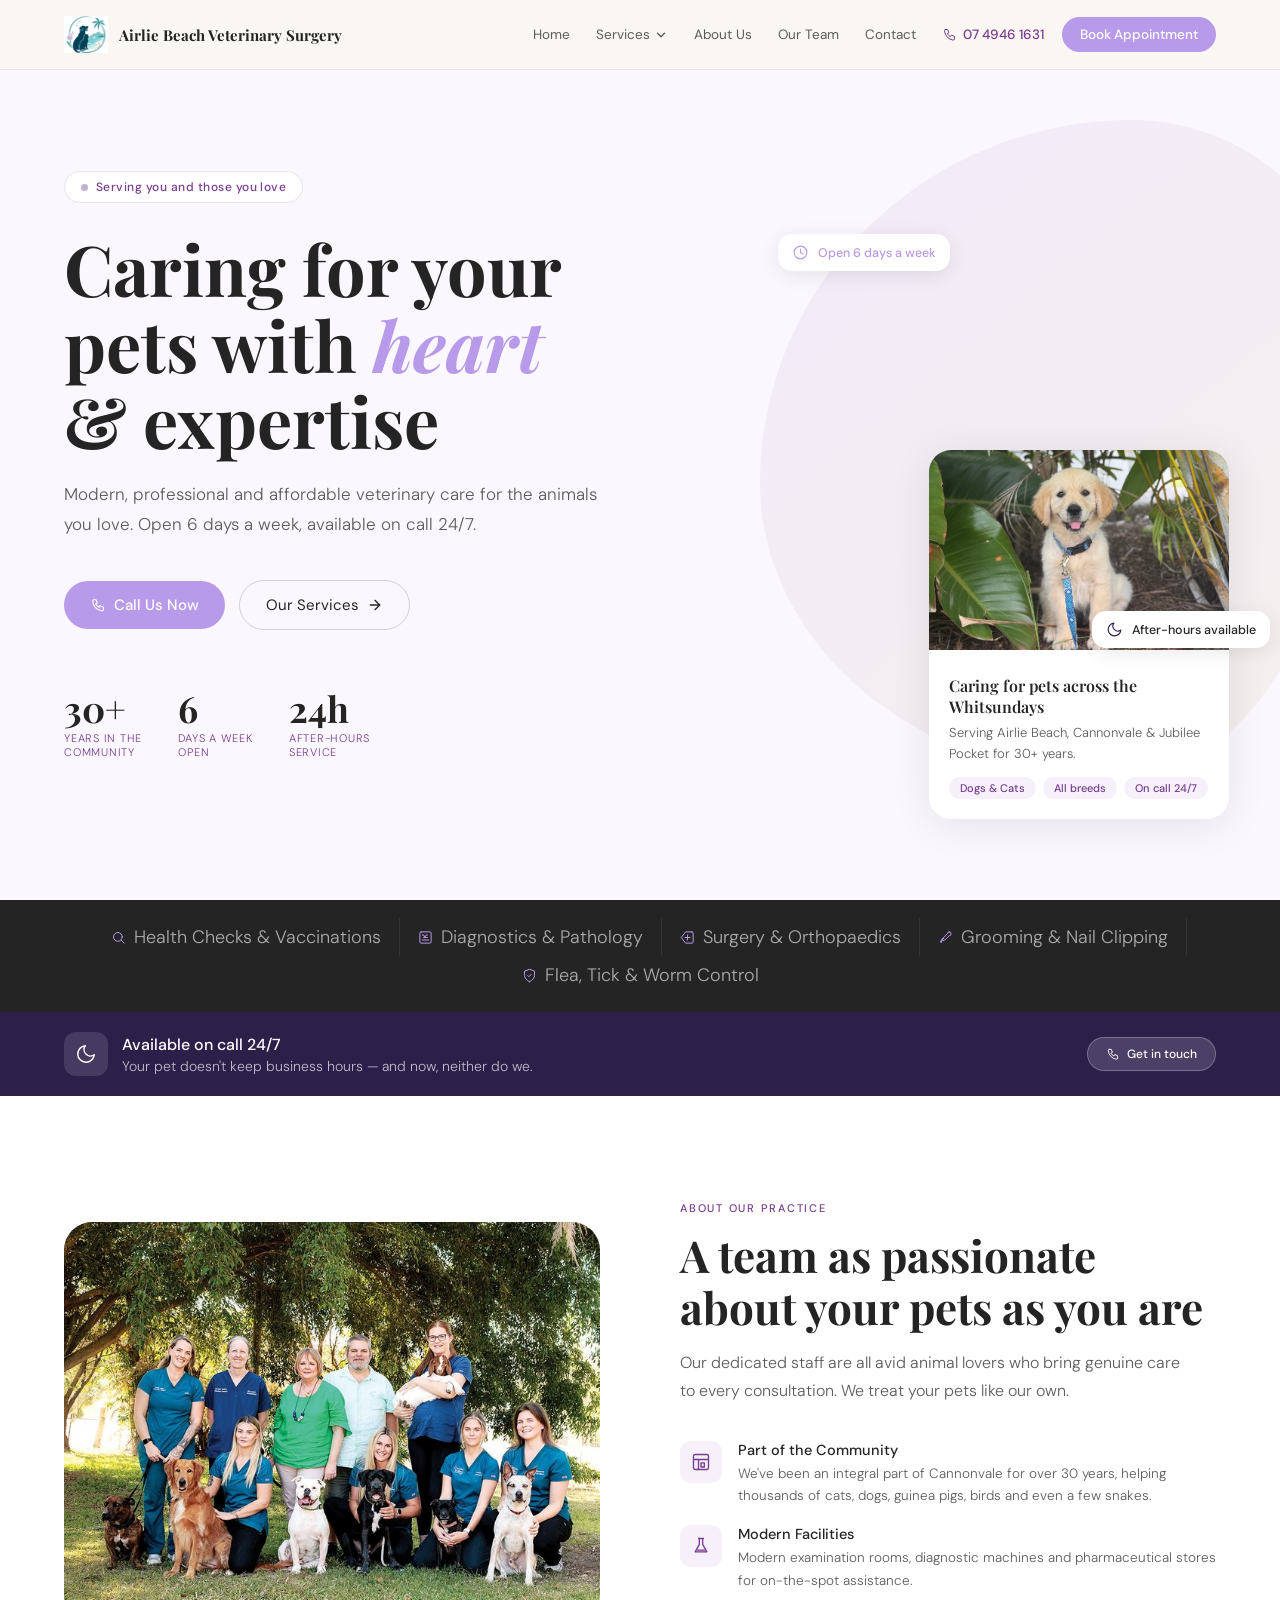
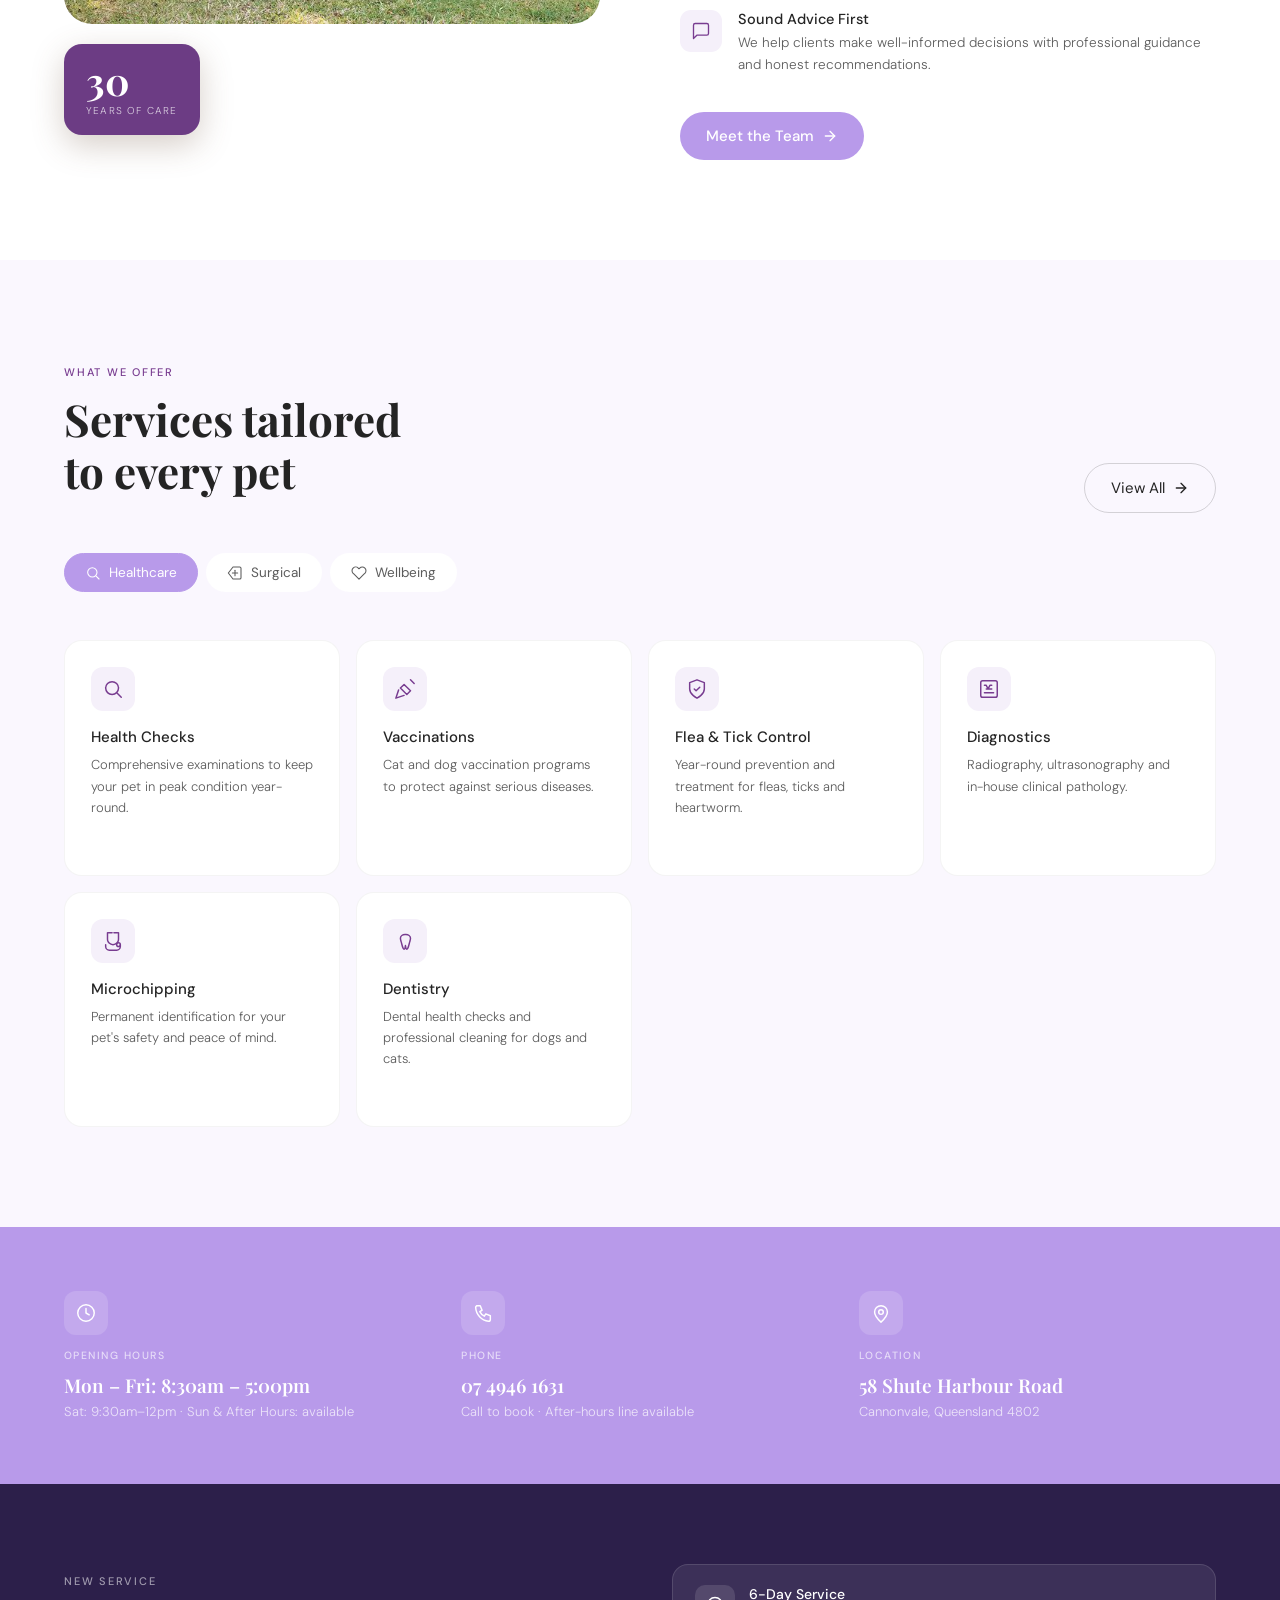
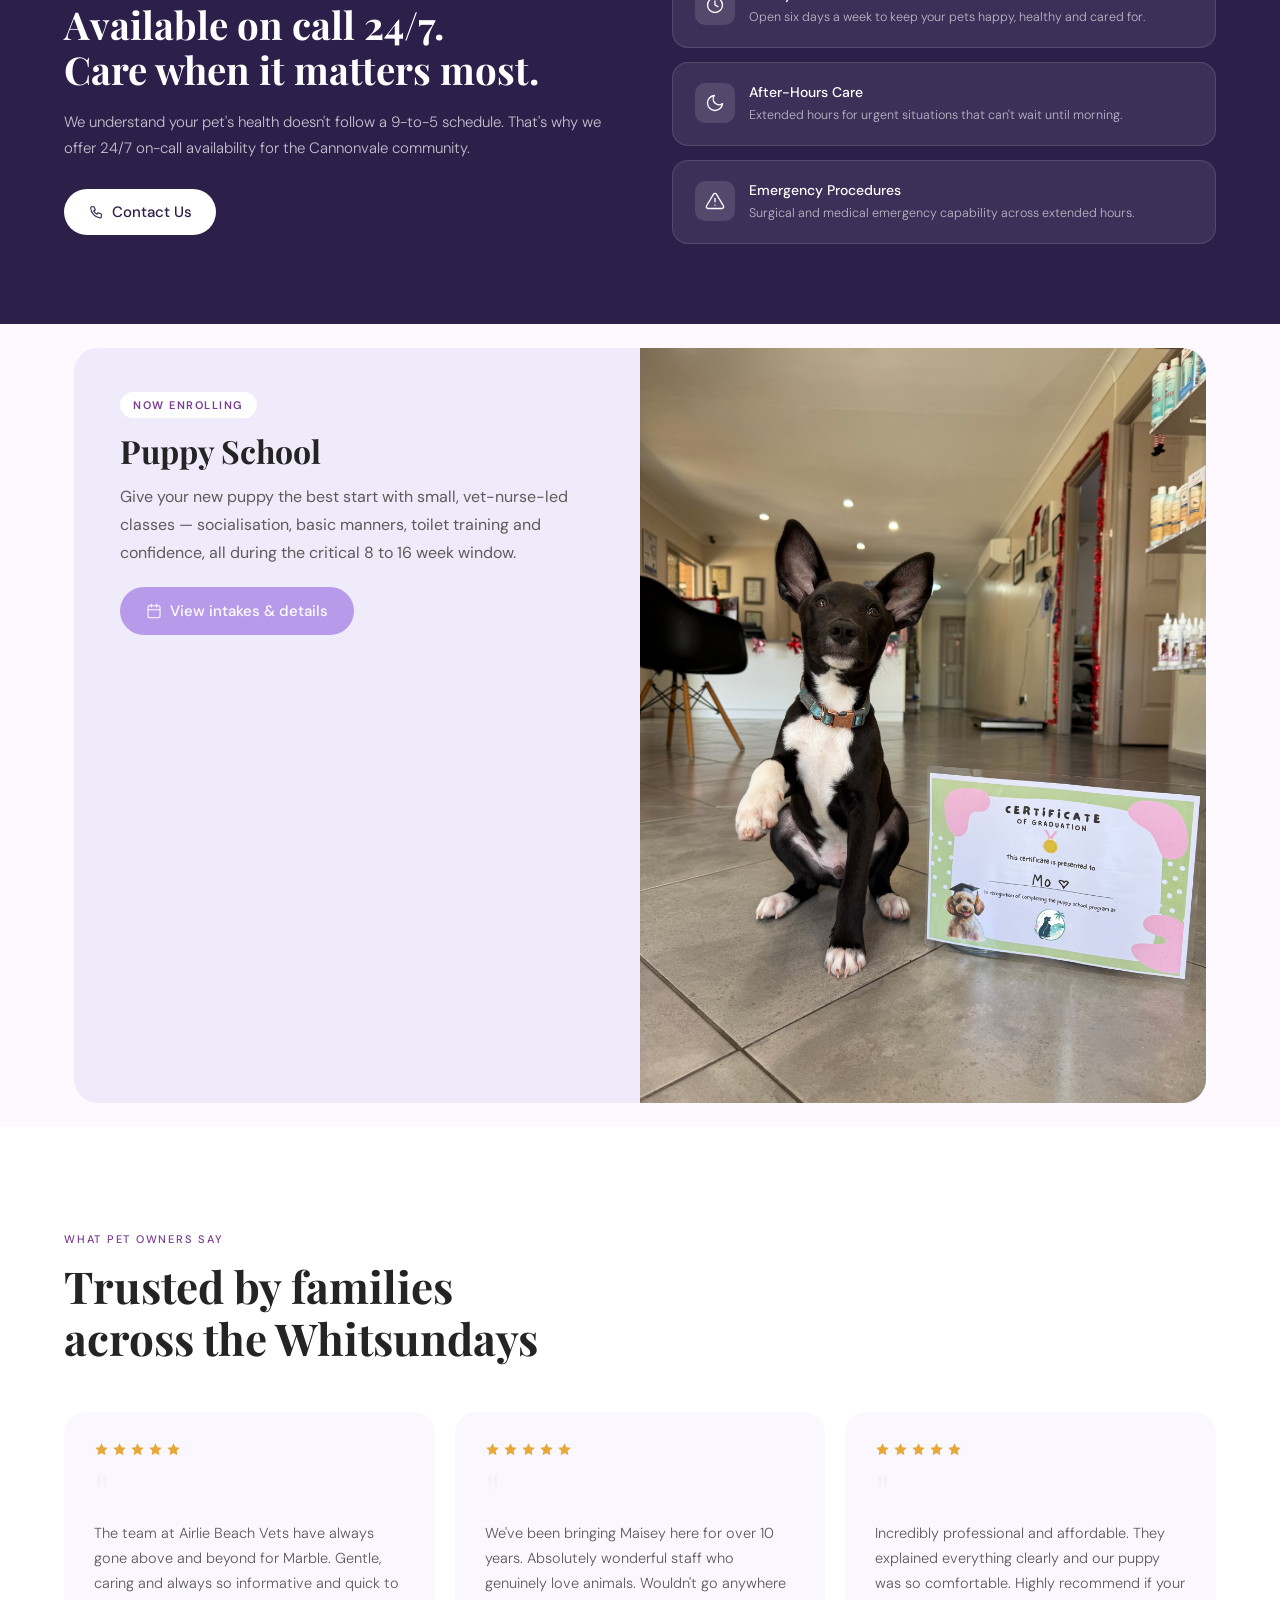
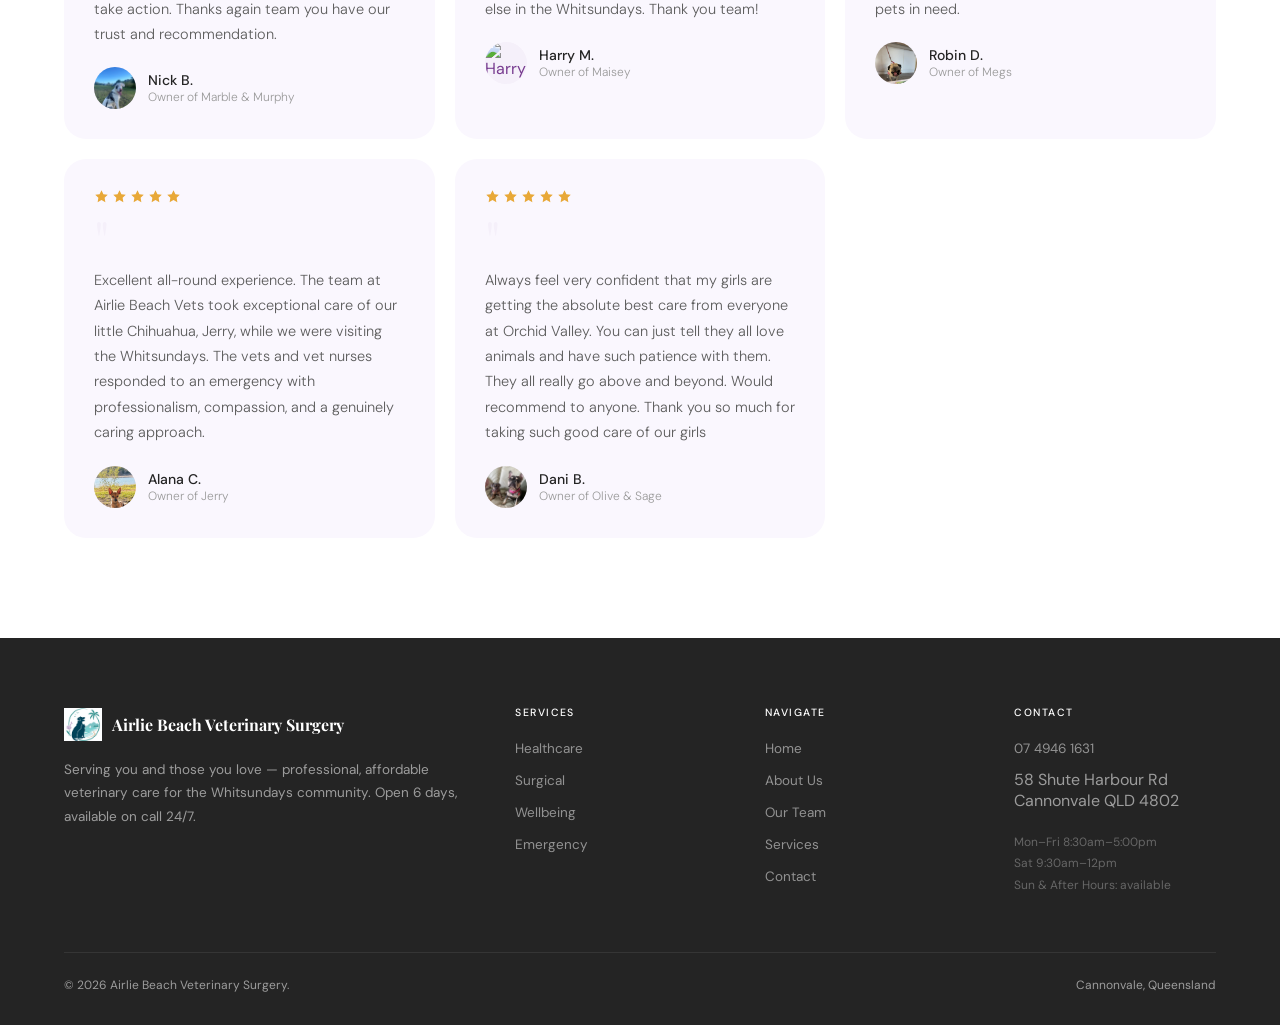
==== commit 9dec8be8: "Update index.html" ====
--- a/index.html
+++ b/index.html
@@ -137,7 +137,7 @@
   <link rel="apple-touch-icon" sizes="180x180" href="images/favicon-180.png">
   <meta name="theme-color" content="#b89aea">
 <style>
-  .ppband { max-width:1180px; margin:0 auto; padding:0 24px; }
+  .ppband { max-width:1180px; margin:0 auto; padding: 24px; }
   .ppband-inner { display:grid; grid-template-columns:1fr 1fr; gap:0; background:var(--sagp); border-radius:24px; overflow:hidden; align-items:stretch; }
   .ppband-txt { padding:44px 46px; }
   .ppband-lbl { display:inline-block; font-size:11px; letter-spacing:.14em; text-transform:uppercase; color:var(--lilacd); font-weight:600; background:#fff; padding:6px 13px; border-radius:100px; margin-bottom:14px; }
--- a/css/global.css
+++ b/css/global.css
@@ -467,3 +467,88 @@
   .dogfloat { display: none; }
   .vals-strip { grid-template-columns: 1fr 1fr; padding: 36px 5%; }
 }
+
+
+/* ============================================================
+   PUPPY SCHOOL — homepage band + page components
+   (consolidated from former page-scoped <style> blocks)
+   ============================================================ */
+.ppband { max-width:1180px; margin:0 auto; padding:0 24px; }
+.ppband-inner { display:grid; grid-template-columns:1fr 1fr; gap:0; background:var(--sagp); border-radius:24px; overflow:hidden; align-items:stretch; }
+.ppband-txt { padding:44px 46px; }
+.ppband-lbl { display:inline-block; font-size:11px; letter-spacing:.14em; text-transform:uppercase; color:var(--lilacd); font-weight:600; background:#fff; padding:6px 13px; border-radius:100px; margin-bottom:14px; }
+.ppband-txt h2 { font-family:'Playfair Display',serif; font-size:clamp(24px,3vw,32px); color:var(--ch); margin:0 0 12px; line-height:1.2; }
+.ppband-txt p { color:var(--mid); line-height:1.75; margin:0 0 20px; max-width:460px; }
+.ppband-img { min-height:300px; }
+.ppband-img img { width:100%; height:100%; object-fit:cover; display:block; }
+@media(max-width:760px){ .ppband-inner{ grid-template-columns:1fr; } .ppband-img{ min-height:220px; order:-1; } .ppband-txt{ padding:32px 26px; } }
+
+.pp-hero { display:grid; grid-template-columns:1.05fr .95fr; gap:0; align-items:stretch; max-width:1180px; margin:0 auto; padding:0 24px; }
+.pp-hero-txt { padding:8px 40px 8px 0; }
+.pp-hero-txt h2 { font-family:'Playfair Display',serif; font-size:clamp(24px,3.4vw,34px); color:var(--ch); margin:6px 0 14px; line-height:1.2; }
+.pp-hero-txt p { color:var(--mid); line-height:1.8; margin:0 0 14px; }
+.pp-hero-txt p:last-of-type { margin-bottom:20px; }
+.pp-hero-img { border-radius:20px; overflow:hidden; min-height:340px; box-shadow:0 24px 60px -28px rgba(44,31,74,.45); }
+.pp-hero-img img { width:100%; height:100%; object-fit:cover; display:block; }
+@media(max-width:820px){ .pp-hero{ grid-template-columns:1fr; gap:26px; } .pp-hero-txt{ padding:0; } .pp-hero-img{ min-height:240px; } }
+
+.slbl.pp-acc { color:var(--lilacd); }
+.pp-acc-link { color:var(--lilacd); font-weight:500; }
+.pp-lead { color:var(--mid); max-width:560px; margin:0 auto; }
+
+.pp-why { background:var(--sagp); border-radius:24px; max-width:1180px; margin:64px auto 0; padding:44px 46px; }
+.pp-why h2 { font-family:'Playfair Display',serif; font-size:clamp(24px,3vw,32px); color:var(--ch); margin:0 0 10px; }
+.pp-why p { color:var(--mid); max-width:720px; line-height:1.75; margin:0; }
+
+.pp-sechead { max-width:1180px; margin:56px auto 0; padding:0 24px; }
+.pp-sechead .stitle { margin:6px 0 0; }
+.pp-ihead { text-align:center; margin-top:64px; }
+.pp-ihead .stitle { margin:6px 0 6px; }
+.pp-rhead { text-align:center; margin-bottom:28px; }
+.pp-rhead .stitle { margin:6px 0 6px; }
+
+.pp-facts { display:grid; grid-template-columns:repeat(3,1fr); gap:16px; max-width:1180px; margin:24px auto 0; padding:0 24px; }
+@media(max-width:760px){ .pp-facts{ grid-template-columns:repeat(2,1fr); } }
+@media(max-width:480px){ .pp-facts{ grid-template-columns:1fr; } }
+.pp-fact { background:#fff; border:1px solid #efe9f7; border-radius:16px; padding:20px 22px; }
+.pp-fact .ico { width:38px; height:38px; border-radius:11px; background:var(--lilacp); color:var(--sagl); display:flex; align-items:center; justify-content:center; margin-bottom:12px; }
+.pp-fact .lbl { font-size:11px; letter-spacing:.12em; text-transform:uppercase; color:var(--lilacd); font-weight:500; }
+.pp-fact .val { font-family:'Playfair Display',serif; font-size:19px; color:var(--ch); margin-top:3px; }
+.pp-fact .sub { font-size:13px; color:var(--lt); margin-top:4px; line-height:1.5; }
+
+.pp-intakes { max-width:1180px; margin:0 auto; padding:0 24px; }
+.pp-igrid { display:grid; grid-template-columns:repeat(2,1fr); gap:16px; margin-top:26px; }
+@media(max-width:720px){ .pp-igrid{ grid-template-columns:1fr; } }
+.pp-icard { display:flex; align-items:center; justify-content:space-between; gap:18px; background:#fff; border:1px solid #efe9f7; border-radius:16px; padding:22px 24px; transition:box-shadow .18s, transform .18s; }
+.pp-icard:hover { box-shadow:0 18px 40px -26px rgba(44,31,74,.4); transform:translateY(-2px); }
+.pp-idate { display:flex; align-items:center; gap:16px; }
+.pp-ical { flex-shrink:0; width:56px; text-align:center; background:var(--sagp); border-radius:12px; padding:8px 0; }
+.pp-ical .m { font-size:11px; letter-spacing:.1em; text-transform:uppercase; color:var(--lilacd); font-weight:600; }
+.pp-ical .d { font-family:'Playfair Display',serif; font-size:24px; color:var(--ch); line-height:1; }
+.pp-iwhen { font-family:'Playfair Display',serif; font-size:18px; color:var(--ch); }
+.pp-imeta { font-size:13px; color:var(--lt); margin-top:3px; }
+.pp-status { flex-shrink:0; font-size:12px; font-weight:600; padding:6px 13px; border-radius:100px; white-space:nowrap; }
+.pp-open { background:#e9f7ef; color:#2f9a63; }
+.pp-soon { background:var(--lilacp); color:var(--lilacd); }
+.pp-inote { text-align:center; color:var(--lt); font-size:13.5px; margin-top:22px; }
+.pp-btn-center { text-align:center; margin-top:20px; }
+
+.pp-register { max-width:760px; margin:64px auto 0; padding:0 24px; }
+.pp-formcard { background:#fff; border-radius:24px; padding:40px; box-shadow:0 4px 40px rgba(0,0,0,.06); }
+.pp-formcard a { color:var(--sage); }
+.pp-form-row { display:grid; grid-template-columns:1fr 1fr; gap:16px; margin-bottom:18px; }
+.pp-form-group { margin-bottom:18px; }
+.pp-label { display:block; font-size:12px; font-weight:500; letter-spacing:.06em; text-transform:uppercase; color:var(--mid); margin-bottom:8px; }
+.pp-input, .pp-select, .pp-textarea { width:100%; background:var(--crm); border:1.5px solid transparent; border-radius:10px; padding:12px 16px; font-family:'DM Sans',sans-serif; font-size:14.5px; font-weight:300; color:var(--ch); outline:none; transition:border-color .2s; }
+.pp-select { -webkit-appearance:none; }
+.pp-textarea { resize:vertical; min-height:110px; }
+.pp-input:focus, .pp-select:focus, .pp-textarea:focus { border-color:var(--sage); }
+.pp-submit { width:100%; background:var(--sage); color:#fff; font-family:'DM Sans',sans-serif; font-size:15px; font-weight:500; padding:15px; border:none; border-radius:100px; cursor:pointer; transition:background .2s; }
+.pp-submit:hover { background:var(--sagl); }
+.pp-fineprint { font-size:12px; font-weight:300; color:var(--lt); text-align:center; margin-top:14px; line-height:1.5; }
+.pp-success { display:none; text-align:center; padding:32px 0; }
+.pp-success-ico { width:64px; height:64px; background:var(--lilacp); border-radius:50%; display:flex; align-items:center; justify-content:center; color:var(--lilacd); margin:0 auto 16px; }
+.pp-success h3 { font-family:'Playfair Display',serif; font-size:22px; font-weight:700; color:var(--ch); margin-bottom:8px; }
+.pp-success p { font-size:14.5px; font-weight:300; color:var(--mid); }
+.pp-success a { font-weight:500; }
+@media(max-width:560px){ .pp-form-row{ grid-template-columns:1fr; } .pp-formcard{ padding:28px 22px; } }
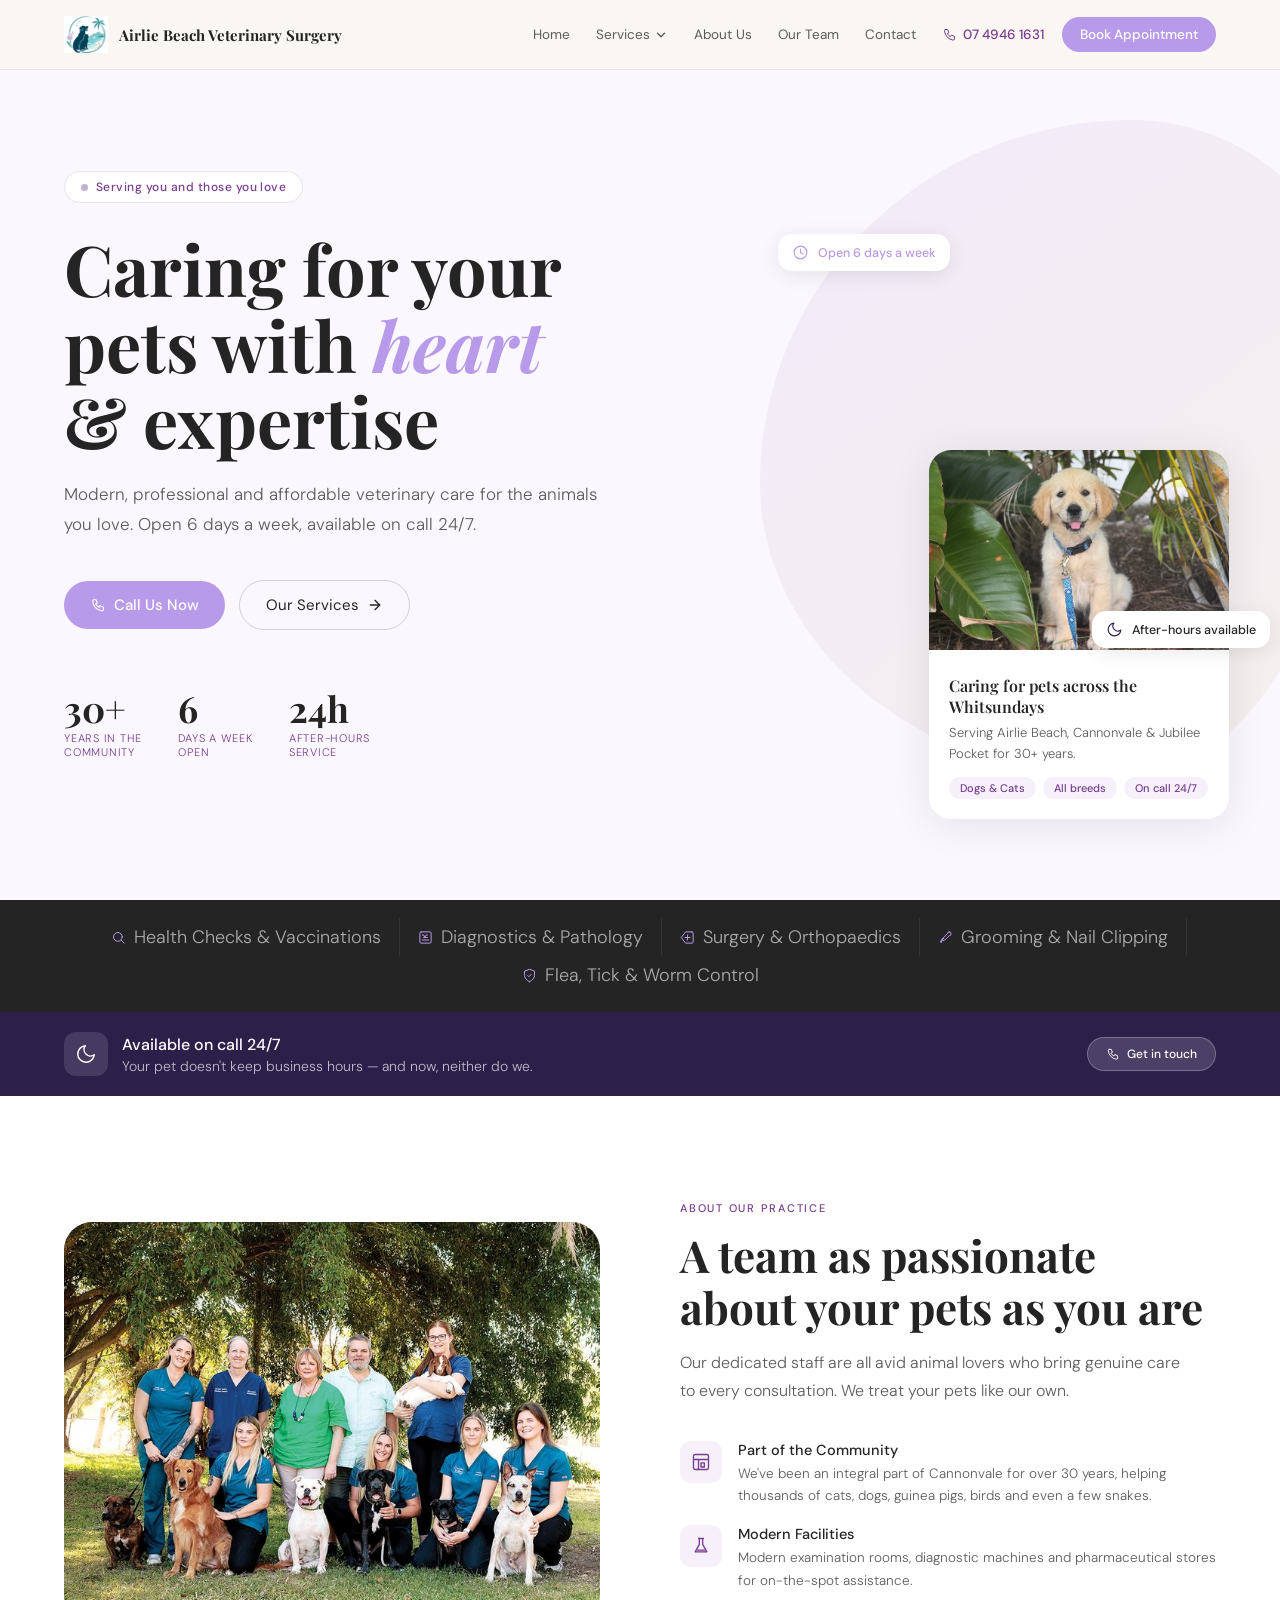
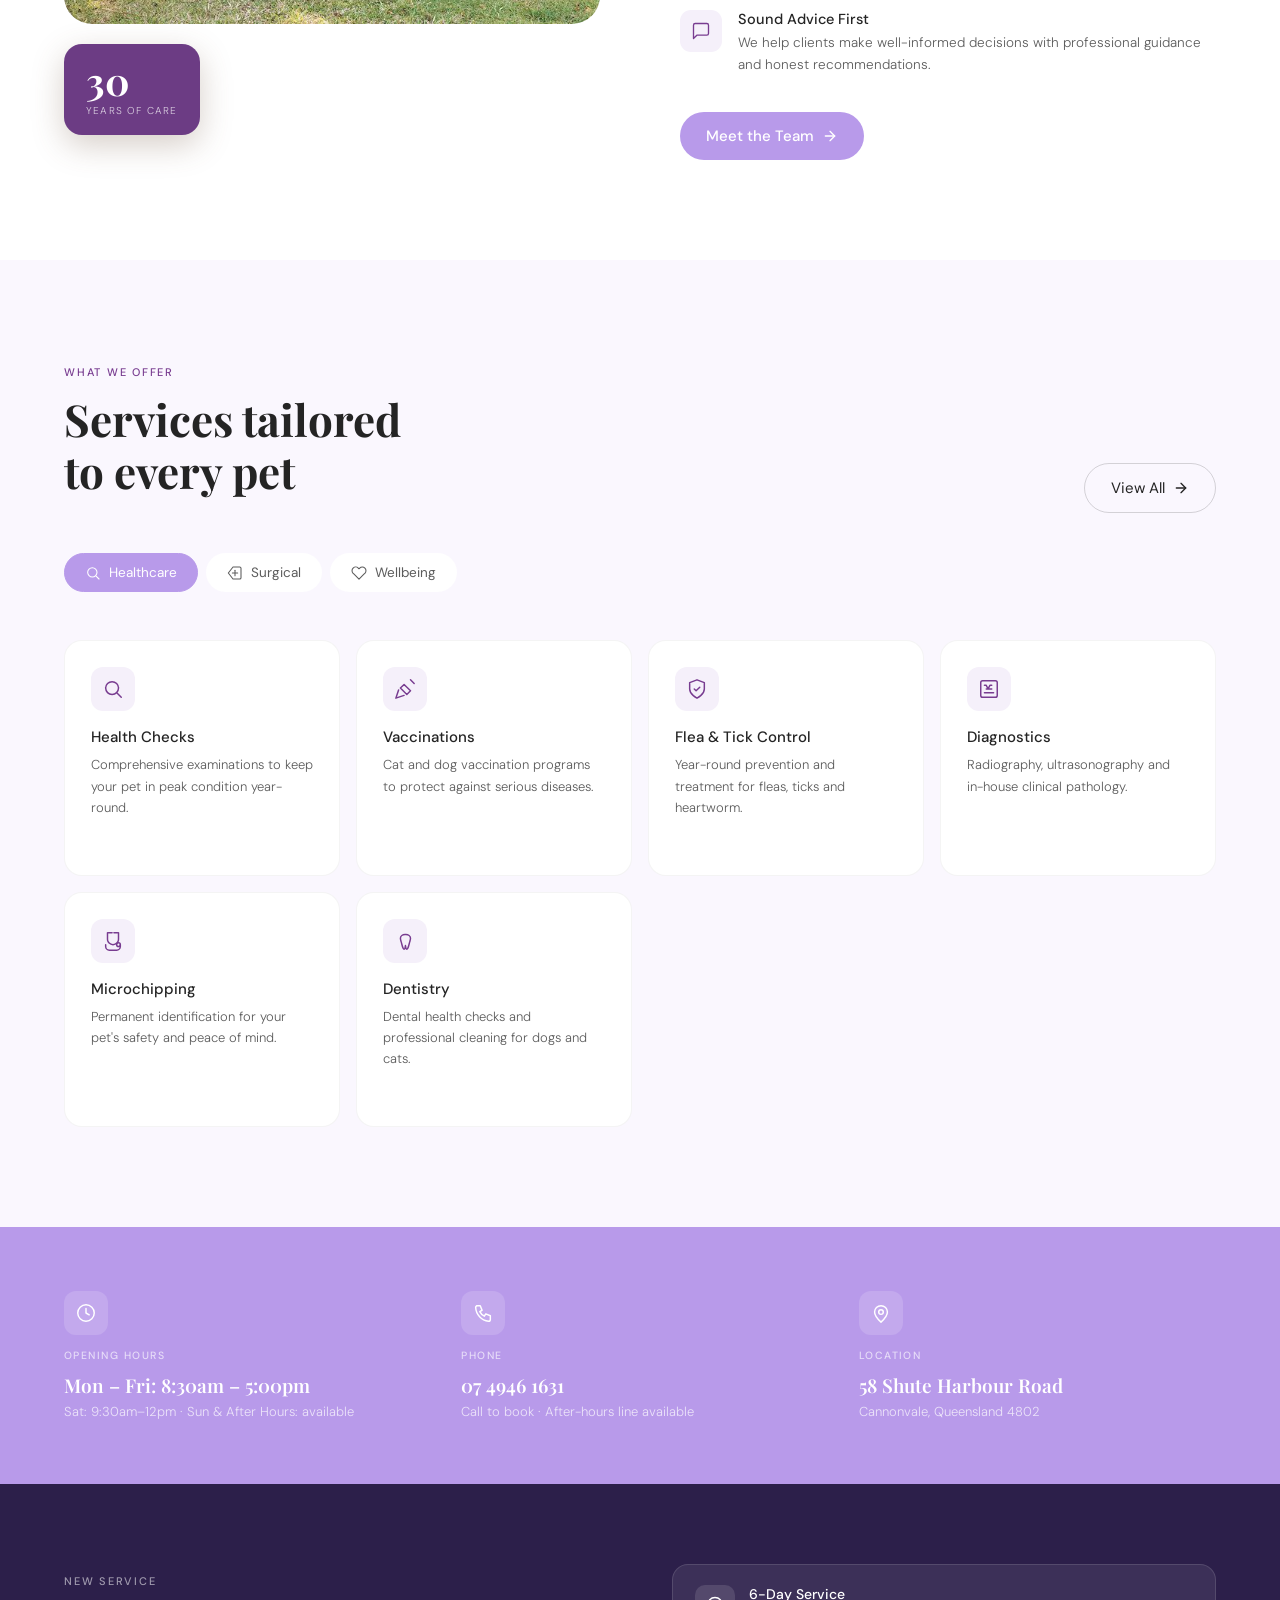
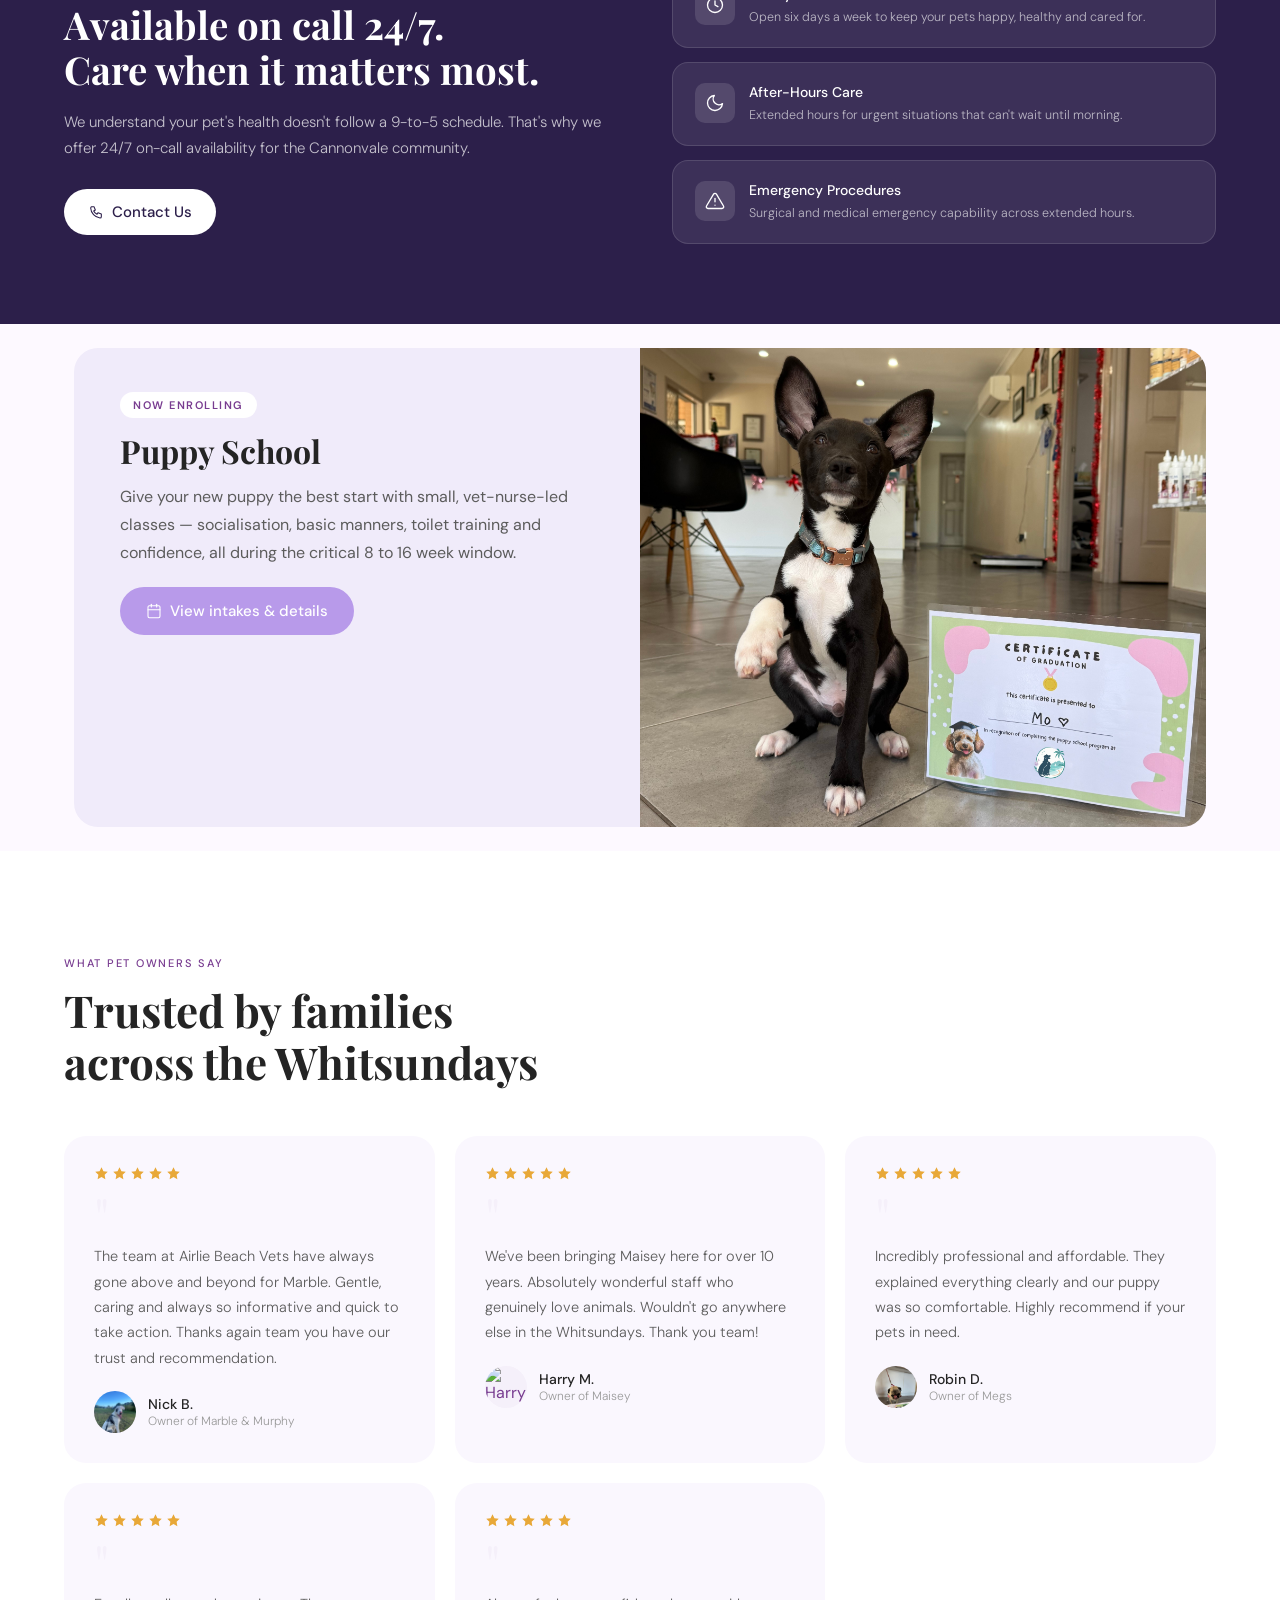
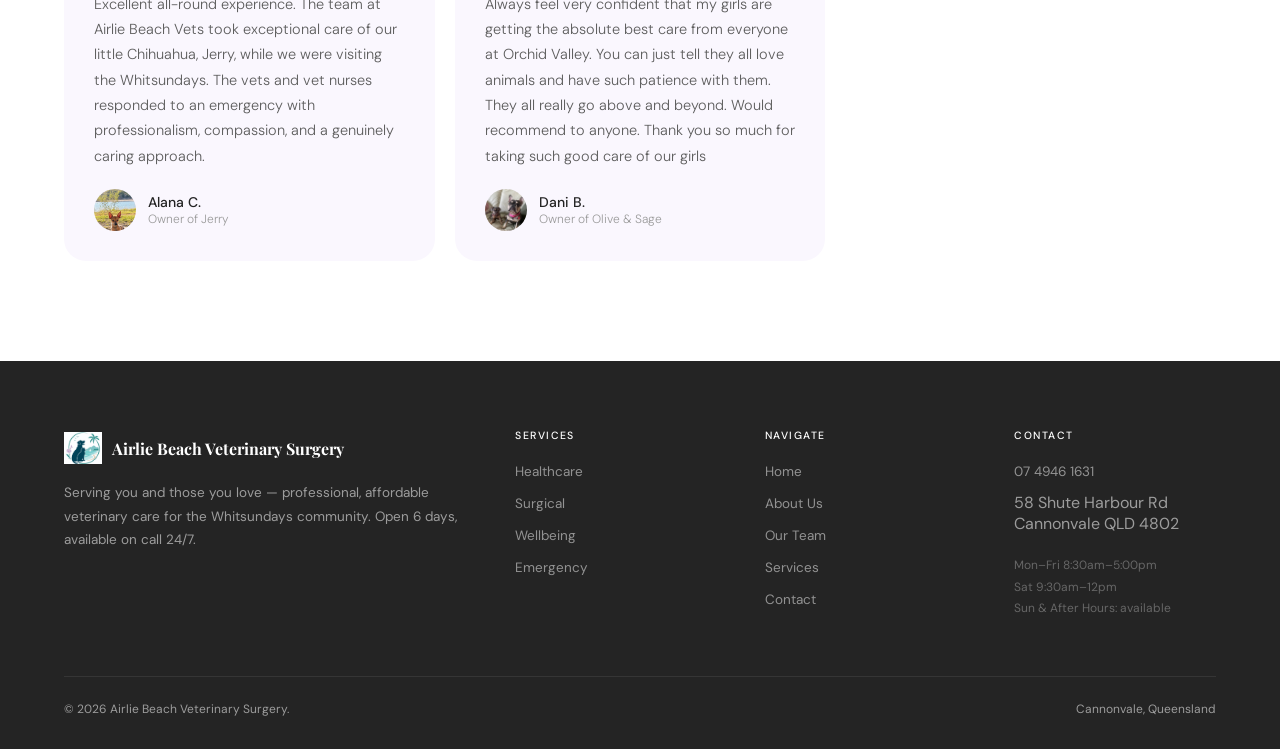
==== commit ce72aa36: "Update index.html" ====
--- a/index.html
+++ b/index.html
@@ -352,7 +352,7 @@
       <p>Give your new puppy the best start with small, vet-nurse-led classes — socialisation, basic manners, toilet training and confidence, all during the critical 8 to 16 week window.</p>
       <a href="puppy-school/" class="btnp"><span class="icon" style="width:16px;height:16px"><svg viewBox="0 0 24 24" fill="none" stroke="currentColor" stroke-width="1.6" stroke-linecap="round" stroke-linejoin="round"><rect x="3" y="4" width="18" height="18" rx="2"/><line x1="16" y1="2" x2="16" y2="6"/><line x1="8" y1="2" x2="8" y2="6"/><line x1="3" y1="10" x2="21" y2="10"/></svg></span> View intakes &amp; details</a>
     </div>
-    <div class="ppband-img"><img src="images/team-puppies.webp" alt="Puppies at Airlie Beach Veterinary Surgery puppy school"></div>
+    <div class="ppband-img"><img src="images/team-puppies.jpeg" alt="Puppies at Airlie Beach Veterinary Surgery puppy school"></div>
   </div>
 </div>
 
